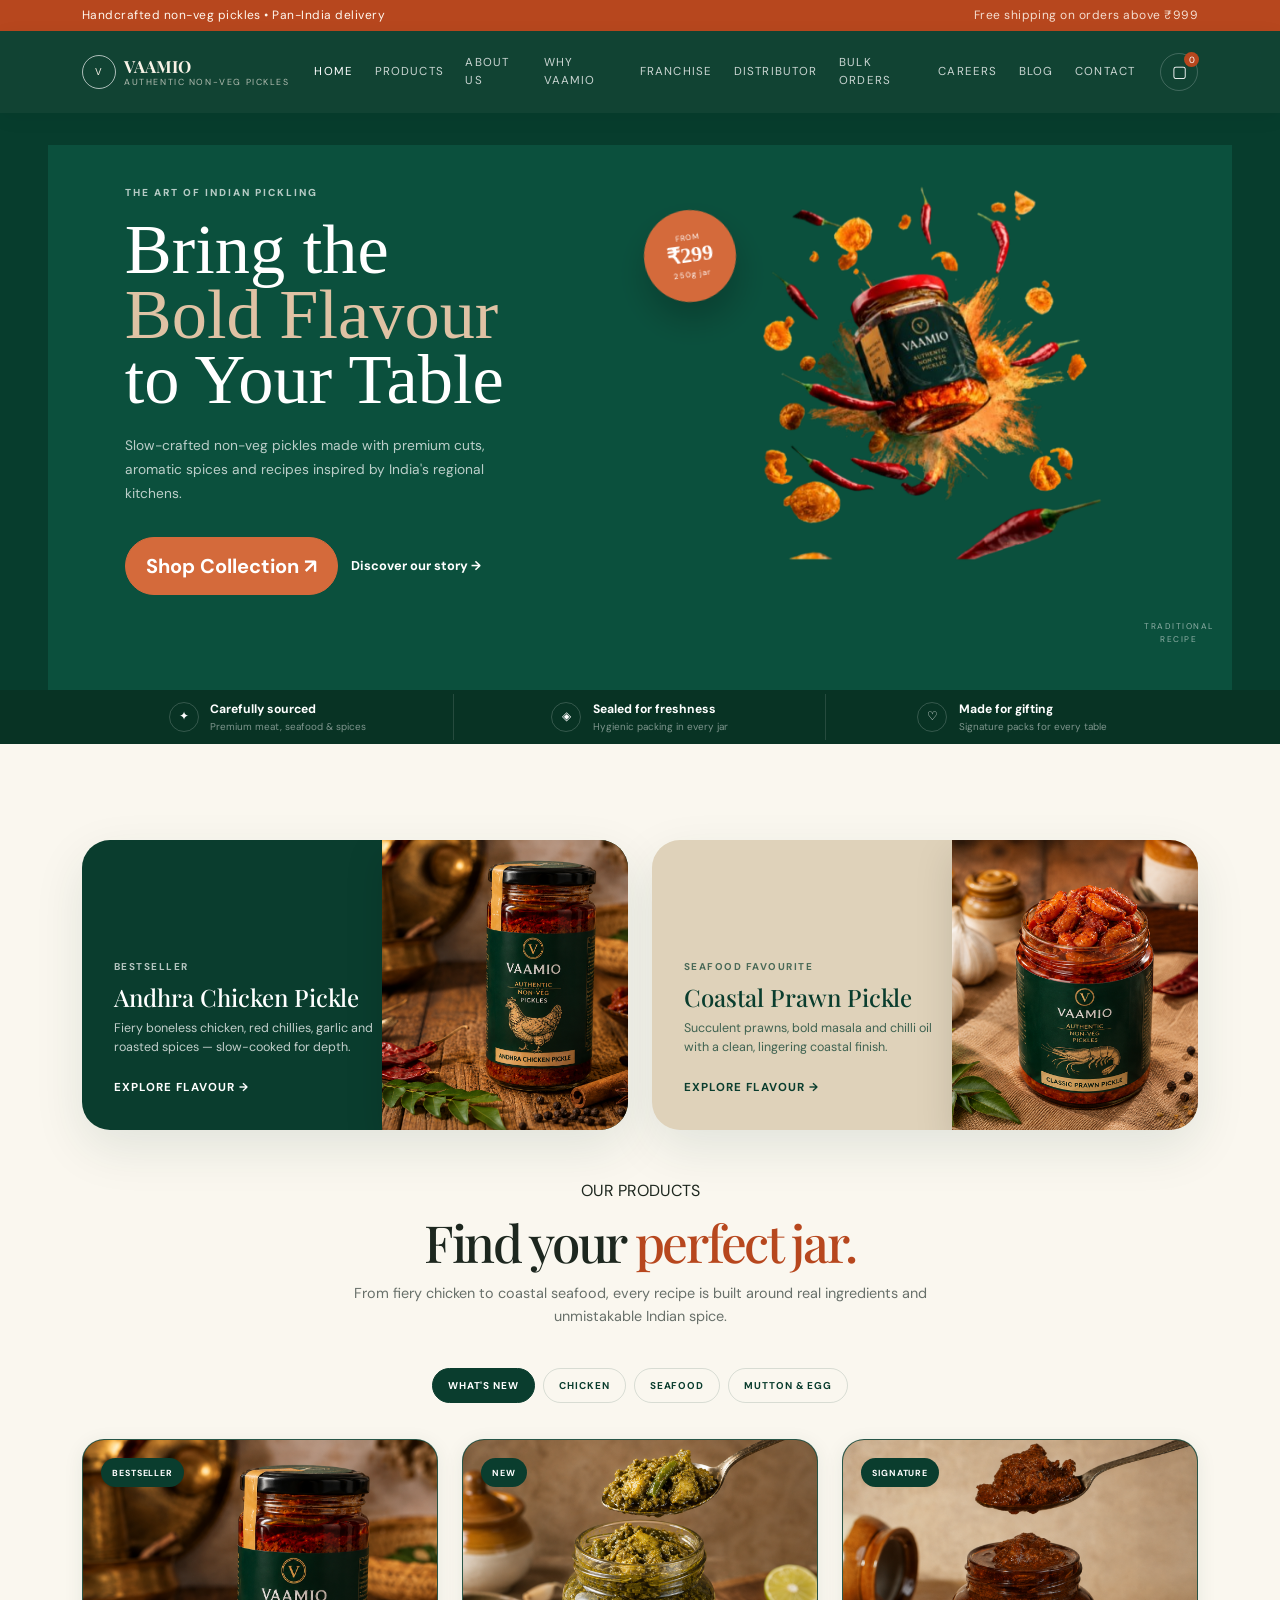
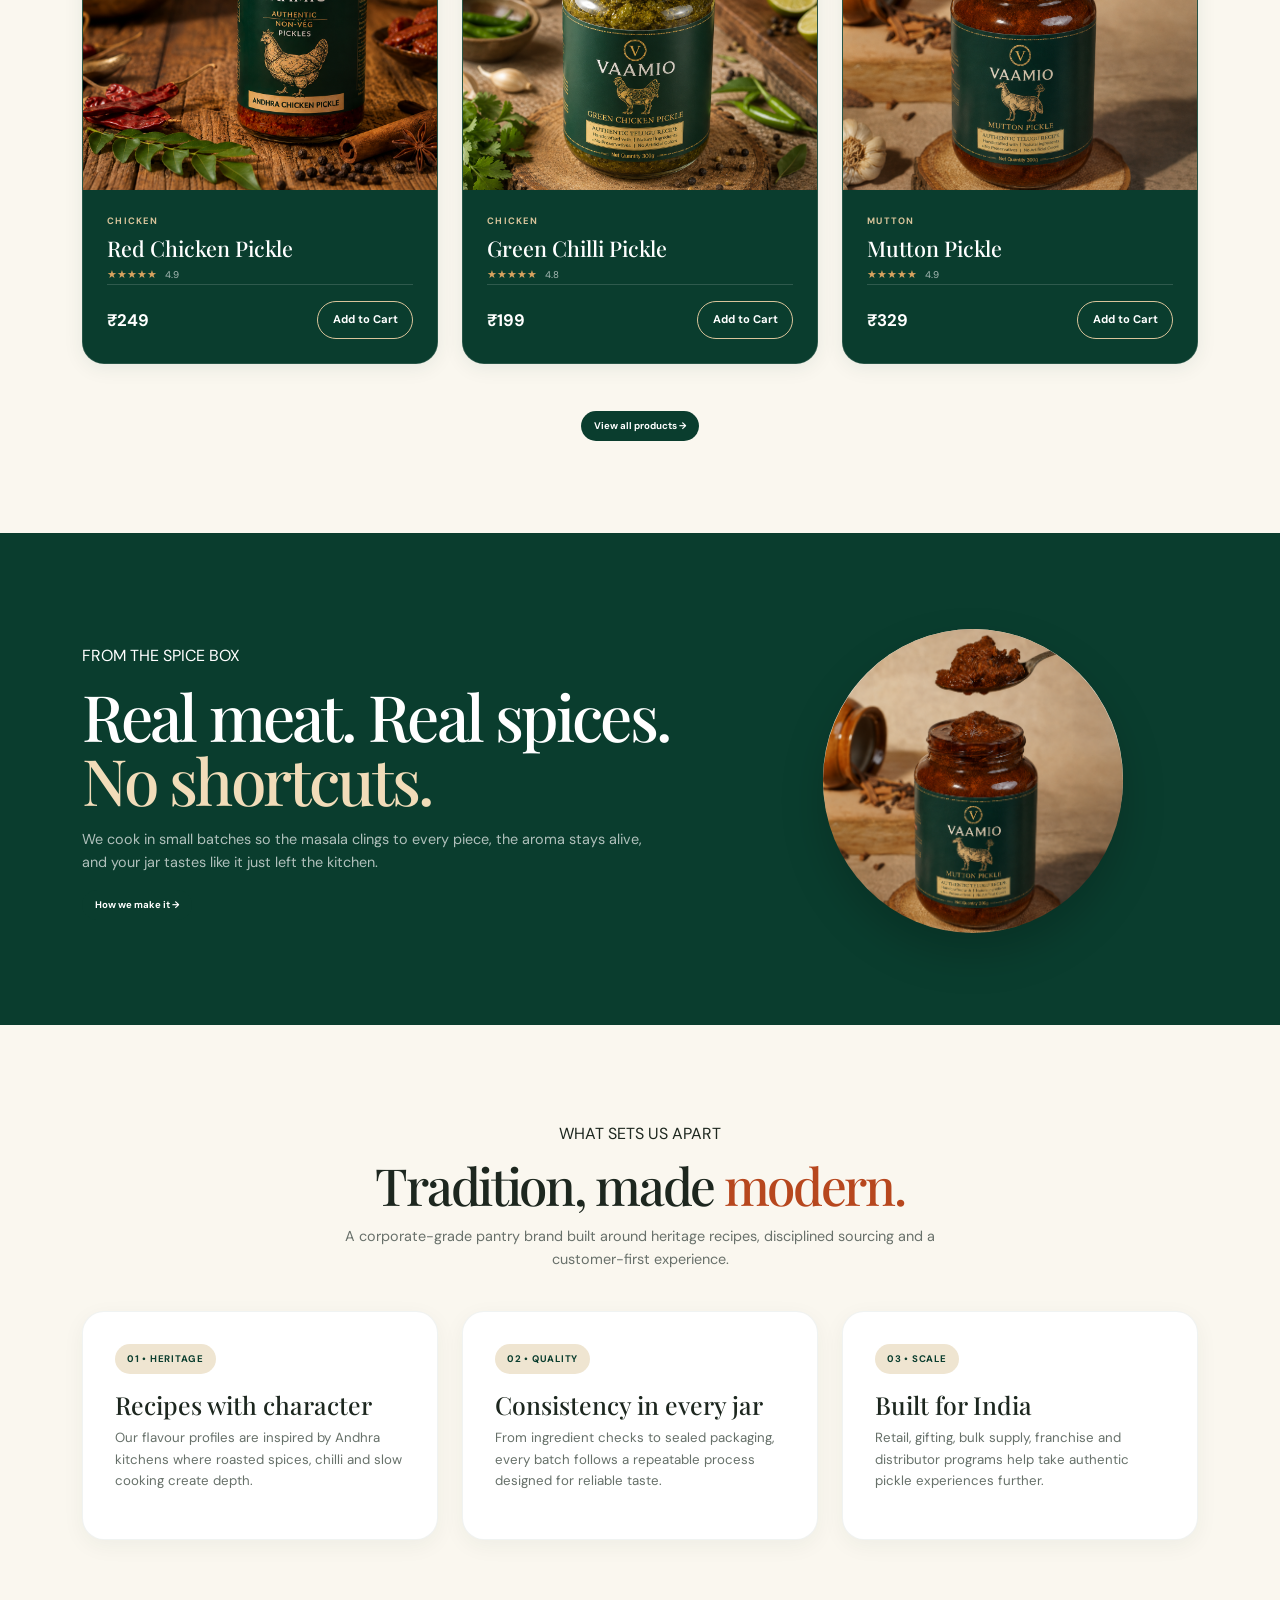
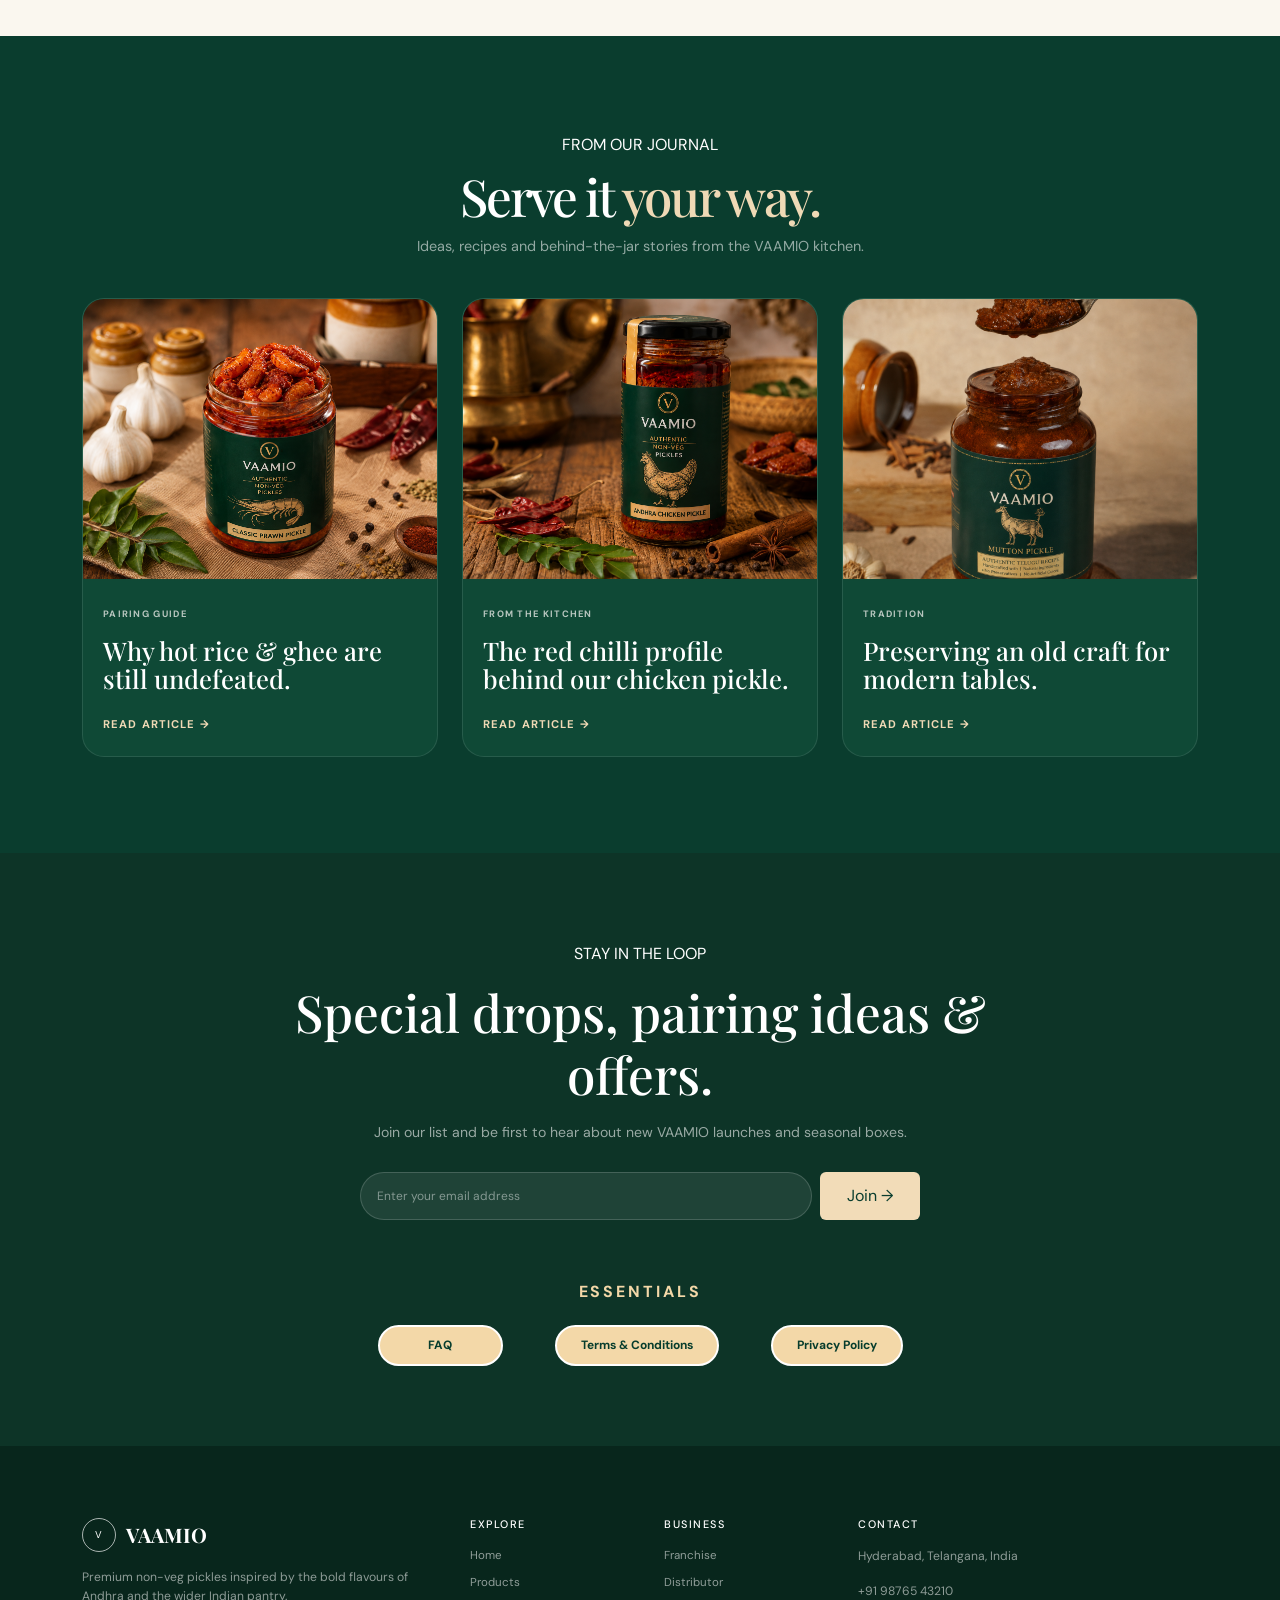
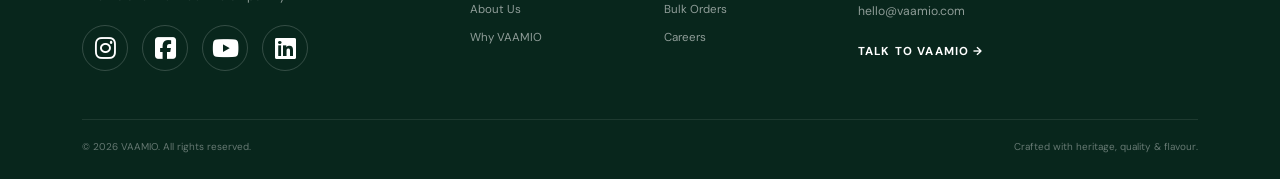
==== index.html @ f15ac4fd "Initial Files" ====
<!DOCTYPE html>
<html lang="en">

<head>

    <meta charset="UTF-8">

    <meta
        name="viewport"
        content="width=device-width, initial-scale=1.0">

    <meta
        name="description"
        content="VAAMIO — Authentic Telugu non-veg pickles crafted with premium ingredients and traditional recipes.">

    <meta
        name="theme-color"
        content="#0a3d2e">

    <title>
        VAAMIO | Authentic Telugu Non-Veg Pickles
    </title>

    <!-- Bootstrap -->
    <link
        href="https://cdn.jsdelivr.net/npm/bootstrap@5.3.3/dist/css/bootstrap.min.css"
        rel="stylesheet">

    <!-- Google Fonts -->
    <link
        href="https://fonts.googleapis.com/css2?family=DM+Sans:wght@400;500;600;700&family=Playfair+Display:wght@500;600;700&display=swap"
        rel="stylesheet">

    <!-- Main CSS -->
    <link
        rel="stylesheet"
        href="index.css">

    <!-- Font Awesome -->
    <link
        rel="stylesheet"
        href="https://cdnjs.cloudflare.com/ajax/libs/font-awesome/6.5.2/css/all.min.css">

</head>

<body>

    <!-- =====================================================
         ANNOUNCEMENT BAR
    ====================================================== -->

    <div class="announcement-bar">

        <div class="container d-flex justify-content-between align-items-center gap-3 flex-wrap">

            <span>
                Handcrafted non-veg pickles • Pan-India delivery
            </span>

            <span class="announcement-right">
                Free shipping on orders above ₹999
            </span>

        </div>

    </div>


    <!-- =====================================================
         HEADER
    ====================================================== -->

    <header class="site-header sticky-top">

        <nav class="navbar navbar-expand-xl navbar-dark">

            <div class="container py-1">

                <!-- BRAND -->

                <a
                    class="navbar-brand d-flex align-items-center gap-2"
                    href="index.html">

                    <span class="brand-mark">
                        V
                    </span>

                    <span>

                        <strong>
                            VAAMIO
                        </strong>

                        <small>
                            Authentic Non-Veg Pickles
                        </small>

                    </span>

                </a>


                <!-- MOBILE TOGGLER -->

                <button
                    class="navbar-toggler"
                    type="button"
                    data-bs-toggle="collapse"
                    data-bs-target="#mainNav"
                    aria-controls="mainNav"
                    aria-label="Toggle navigation">

                    <span class="navbar-toggler-icon"></span>

                </button>


                <!-- NAVIGATION -->

                <div
                    class="collapse navbar-collapse"
                    id="mainNav">

                    <ul class="navbar-nav ms-auto align-items-xl-center gap-xl-1">

                        <li class="nav-item">

                            <a
                                class="nav-link active"
                                href="index.html">

                                Home

                            </a>

                        </li>


                        <li class="nav-item">

                            <a
                                class="nav-link"
                                href="Products/Products.html">

                                Products

                            </a>

                        </li>


                        <li class="nav-item">

                            <a
                                class="nav-link"
                                href="About us/About.html">

                                About Us

                            </a>

                        </li>


                        <li class="nav-item">

                            <a
                                class="nav-link"
                                href="Why-vaamio/Why-vaamio.html">

                                Why VAAMIO

                            </a>

                        </li>


                        <li class="nav-item">

                            <a
                                class="nav-link"
                                href="Franchise/Franchise.html">

                                Franchise

                            </a>

                        </li>


                        <li class="nav-item">

                            <a
                                class="nav-link"
                                href="Distributor/Distributor.html">

                                Distributor

                            </a>

                        </li>


                        <li class="nav-item">

                            <a
                                class="nav-link"
                                href="Bulk orders/Bulk orders.html">

                                Bulk Orders

                            </a>

                        </li>


                        <li class="nav-item">

                            <a
                                class="nav-link"
                                href="Carrers/Carrers.html">

                                Careers

                            </a>

                        </li>


                        <li class="nav-item">

                            <a
                                class="nav-link"
                                href="Blog/Blog.html">

                                Blog

                            </a>

                        </li>


                        <li class="nav-item">

                            <a
                                class="nav-link"
                                href="Contact/Contact.html">

                                Contact

                            </a>

                        </li>

                    </ul>


                    <!-- NAV ACTIONS -->

                    <div class="nav-actions ms-xl-3 mt-3 mt-xl-0 d-flex align-items-center gap-2">

                        <button
                            class="icon-btn cart-btn"
                            aria-label="Cart"
                            data-bs-toggle="offcanvas"
                            data-bs-target="#cartCanvas">

                            ▢

                            <span id="cartCount">
                                0
                            </span>

                        </button>

                    </div>

                </div>

            </div>

        </nav>

    </header>


    <!-- =====================================================
         MAIN
    ====================================================== -->

    <main>


        <!-- =================================================
             HERO
        ================================================== -->

        <section class="hero">

            <div class="container-fluid px-3 px-lg-5">

                <div class="hero-inner">


                    <!-- HERO CONTENT -->

                    <div class="hero-copy">

                        <p class="eyebrow">
                            The art of Indian pickling
                        </p>

                        <h1>
                            Bring the<br>
                            <em>Bold Flavour</em><br>
                            to Your Table
                        </h1>

                        <p>
                            Slow-crafted non-veg pickles made with premium cuts,
                            aromatic spices and recipes inspired by India's
                            regional kitchens.
                        </p>

                        <div class="hero-actions">

                            <a
                                href="Products/Products.html"
                                class="btn btn-accent btn-lg">

                                Shop Collection ↗

                            </a>

                            <a
                                href="About us/About.html"
                                class="discover">

                                Discover our story →

                            </a>

                        </div>

                    </div>


                    <!-- HERO IMAGE -->

                    <div class="hero-art">

                        <div class="arch">

                            <img
                                src="hero main pickle.png"
                                alt="Andhra Chicken Pickle">

                        </div>


                        <!-- PRICE -->

                        <div class="price">

                            <small>
                                FROM
                            </small>

                            <strong>
                                ₹299
                            </strong>

                            <span>
                                250g jar
                            </span>

                        </div>


                        <!-- HERO NOTE -->

                        <div class="hero-note">

                            TRADITIONAL<br>
                            RECIPE

                        </div>

                    </div>

                </div>

            </div>

        </section>


        <!-- =================================================
             TRUST STRIP
        ================================================== -->

        <section class="trust-strip">

            <div class="container">

                <div class="row g-0 text-center">


                    <div class="col-md-4 trust-item">

                        <div class="trust-icon">
                            ✦
                        </div>

                        <div>

                            <strong>
                                Carefully sourced
                            </strong>

                            <span>
                                Premium meat, seafood &amp; spices
                            </span>

                        </div>

                    </div>


                    <div class="col-md-4 trust-item">

                        <div class="trust-icon">
                            ◈
                        </div>

                        <div>

                            <strong>
                                Sealed for freshness
                            </strong>

                            <span>
                                Hygienic packing in every jar
                            </span>

                        </div>

                    </div>


                    <div class="col-md-4 trust-item">

                        <div class="trust-icon">
                            ♡
                        </div>

                        <div>

                            <strong>
                                Made for gifting
                            </strong>

                            <span>
                                Signature packs for every table
                            </span>

                        </div>

                    </div>

                </div>

            </div>

        </section>


        <!-- =================================================
             FEATURED PRODUCTS
        ================================================== -->

        <section class="section-shell light-section">

            <div class="container">


                <div class="row g-4 mb-5 home-product-grid">


                    <!-- CHICKEN FEATURE -->

                    <div class="col-lg-6">

                        <article class="feature-card feature-dark h-100">

                            <div class="feature-copy">

                                <span class="small-label">
                                    BESTSELLER
                                </span>

                                <h3>
                                    Andhra Chicken Pickle
                                </h3>

                                <p>
                                    Fiery boneless chicken, red chillies,
                                    garlic and roasted spices — slow-cooked
                                    for depth.
                                </p>

                                <a
                                    href="Products/Products.html"
                                    class="text-link">

                                    Explore flavour →

                                </a>

                            </div>

                            <img
                                src="Chickenpickle1.png"
                                alt="Chicken Pickle"
                                loading="lazy"
                                onerror="this.src='https://placehold.co/800x800/e8dfce/0a3d2e?text=Chicken+Pickle';">

                        </article>

                    </div>


                    <!-- PRAWN FEATURE -->

                    <div class="col-lg-6">

                        <article class="feature-card feature-cream h-100">

                            <div class="feature-copy">

                                <span class="small-label">
                                    SEAFOOD FAVOURITE
                                </span>

                                <h3>
                                    Coastal Prawn Pickle
                                </h3>

                                <p>
                                    Succulent prawns, bold masala and chilli
                                    oil with a clean, lingering coastal finish.
                                </p>

                                <a
                                    href="Products/Products.html"
                                    class="text-link">

                                    Explore flavour →

                                </a>

                            </div>

                            <img
                                src="prawnpickle.png"
                                alt="Prawn Pickle"
                                loading="lazy"
                                onerror="this.src='https://placehold.co/800x800/e8dfce/0a3d2e?text=Prawn+Pickle';">

                        </article>

                    </div>

                </div>


                <!-- PRODUCT HEADING -->

                <div class="section-heading text-center home-products-heading">

                    <span class="eyebrow dark">
                        OUR PRODUCTS
                    </span>

                    <h2>
                        Find your
                        <span>
                            perfect jar.
                        </span>
                    </h2>

                    <p>
                        From fiery chicken to coastal seafood, every recipe
                        is built around real ingredients and unmistakable
                        Indian spice.
                    </p>

                </div>


                <!-- PRODUCT FILTERS -->

                <div
                    class="filter-pills"
                    id="homeProductFilters">

                    <button
                        type="button"
                        class="filter-pill active"
                        data-filter="all">

                        What's New

                    </button>

                    <button
                        type="button"
                        class="filter-pill"
                        data-filter="chicken">

                        Chicken

                    </button>

                    <button
                        type="button"
                        class="filter-pill"
                        data-filter="seafood">

                        Seafood

                    </button>

                    <button
                        type="button"
                        class="filter-pill"
                        data-filter="meat">

                        Mutton &amp; Egg

                    </button>

                </div>


                <!-- =================================================
                     PRODUCT GRID
                     WHAT'S NEW = FIRST 3 PRODUCTS ONLY
                     ================================================== -->

                <div
                    class="row g-4 justify-content-center"
                    id="homeProductGrid">


                    <!-- =================================================
                         CHICKEN 1
                    ================================================== -->

                    <div
                        class="col-md-4 home-product-item"
                        data-category="chicken">

                        <article class="product-card">

                            <div class="product-image">

                                <span class="product-tag">
                                    BESTSELLER
                                </span>

                                <img
                                    src="Chickenpickle1.png"
                                    alt="Red Chicken Pickle"
                                    loading="lazy"
                                    onerror="this.src='https://placehold.co/800x800/e8dfce/0a3d2e?text=Red+Chicken+Pickle';">

                            </div>


                            <div class="product-info">

                                <span class="product-type">
                                    chicken
                                </span>

                                <h3>
                                    Red Chicken Pickle
                                </h3>

                                <div class="rating">

                                    ★★★★★

                                    <small>
                                        4.9
                                    </small>

                                </div>


                                <div class="product-bottom">

                                    <strong>
                                        ₹249
                                    </strong>

                                    <button
                                        type="button"
                                        class="btn-add-cart add-to-cart add-btn"
                                        data-name="Red Chicken Pickle"
                                        data-price="249"
                                        data-image="Chickenpickle1.png">

                                        Add to Cart

                                    </button>

                                </div>

                            </div>

                        </article>

                    </div>


                    <!-- =================================================
                         GREEN CHILLI
                    ================================================== -->

                    <div
                        class="col-md-4 home-product-item"
                        data-category="chicken">

                        <article class="product-card">

                            <div class="product-image">

                                <span class="product-tag">
                                    NEW
                                </span>

                                <img
                                    src="green chicken pickle.png"
                                    alt="Green Chilli Pickle"
                                    loading="lazy"
                                    onerror="this.src='https://placehold.co/800x800/e8dfce/0a3d2e?text=Green+Chilli+Pickle';">

                            </div>


                            <div class="product-info">

                                <span class="product-type">
                                    chicken
                                </span>

                                <h3>
                                    Green Chilli Pickle
                                </h3>

                                <div class="rating">

                                    ★★★★★

                                    <small>
                                        4.8
                                    </small>

                                </div>


                                <div class="product-bottom">

                                    <strong>
                                        ₹199
                                    </strong>

                                    <button
                                        type="button"
                                        class="btn-add-cart add-to-cart add-btn"
                                        data-name="Green Chilli Pickle"
                                        data-price="199"
                                        data-image="green chilli pickle.png">

                                        Add to Cart

                                    </button>

                                </div>

                            </div>

                        </article>

                    </div>


                    <!-- =================================================
                         MUTTON
                    ================================================== -->

                    <div
                        class="col-md-4 home-product-item"
                        data-category="meat">

                        <article class="product-card">

                            <div class="product-image">

                                <span class="product-tag">
                                    SIGNATURE
                                </span>

                                <img
                                    src="mutton pickle.png"
                                    alt="Mutton Pickle"
                                    loading="lazy"
                                    onerror="this.src='https://placehold.co/800x800/e8dfce/0a3d2e?text=Mutton+Pickle';">

                            </div>


                            <div class="product-info">

                                <span class="product-type">
                                    Mutton
                                </span>

                                <h3>
                                    Mutton Pickle
                                </h3>

                                <div class="rating">

                                    ★★★★★

                                    <small>
                                        4.9
                                    </small>

                                </div>


                                <div class="product-bottom">

                                    <strong>
                                        ₹329
                                    </strong>

                                    <button
                                        type="button"
                                        class="btn-add-cart add-to-cart add-btn"
                                        data-name="Mutton Pickle"
                                        data-price="329"
                                        data-image="mutton pickle.png">

                                        Add to Cart

                                    </button>

                                </div>

                            </div>

                        </article>

                    </div>
                    <div
                        class="col-md-4 home-product-item"
                        data-category="meat">

                        <article class="product-card">

                            <div class="product-image">

                                <span class="product-tag">
                                    SIGNATURE
                                </span>

                                <img
                                    src="egg pickle.png"
                                    alt="Egg Pickle"
                                    loading="lazy"
                                    onerror="this.src='https://placehold.co/800x800/e8dfce/0a3d2e?text=Green+Chilli+Pickle';">

                            </div>


                            <div class="product-info">

                                <span class="product-type">
                                    Egg
                                </span>

                                <h3>
                                    Egg Pickle
                                </h3>

                                <div class="rating">

                                    ★★★★★

                                    <small>
                                        4.8
                                    </small>

                                </div>


                                <div class="product-bottom">

                                    <strong>
                                        ₹199
                                    </strong>

                                    <button
                                        type="button"
                                        class="btn-add-cart add-to-cart add-btn"
                                        data-name="Egg Pickle"
                                        data-price="199"
                                        data-image="Egg pickle.png">

                                        Add to Cart

                                    </button>

                                </div>

                            </div>

                        </article>

                    </div>


                    <!-- =================================================
                         PRAWN
                    ================================================== -->

                    <div
                        class="col-md-4 home-product-item"
                        data-category="seafood">

                        <article class="product-card">

                            <div class="product-image">

                                <span class="product-tag">
                                    COASTAL
                                </span>

                                <img
                                    src="prawnpickle.png"
                                    alt="Prawn Pickle"
                                    loading="lazy"
                                    onerror="this.src='https://placehold.co/800x800/e8dfce/0a3d2e?text=Prawn+Pickle';">

                            </div>


                            <div class="product-info">

                                <span class="product-type">
                                    seafood
                                </span>

                                <h3>
                                    Prawn Pickle
                                </h3>

                                <div class="rating">

                                    ★★★★★

                                    <small>
                                        4.9
                                    </small>

                                </div>


                                <div class="product-bottom">

                                    <strong>
                                        ₹299
                                    </strong>

                                    <button
                                        type="button"
                                        class="btn-add-cart add-to-cart add-btn"
                                        data-name="Prawn Pickle"
                                        data-price="299"
                                        data-image="prawnpickle.png">

                                        Add to Cart

                                    </button>

                                </div>

                            </div>

                        </article>

                    </div>
                    <!-- =================================================
     FISH PICKLE
================================================== -->

<div
    class="col-md-4 home-product-item"
    data-category="seafood">

    <article class="product-card">

        <div class="product-image">

            <span class="product-tag">
                NEW
            </span>

            <img
                src="fish pickle.png"
                alt="Fish Pickle"
                loading="lazy"
                onerror="this.src='https://placehold.co/800x800/e8dfce/0a3d2e?text=Fish+Pickle';">

        </div>


        <div class="product-info">

            <span class="product-type">
                seafood
            </span>

            <h3>
                Fish Pickle
            </h3>

            <div class="rating">

                ★★★★★

                <small>
                    4.8
                </small>

            </div>


            <div class="product-bottom">

                <strong>
                    ₹249
                </strong>

                <button
                    type="button"
                    class="btn-add-cart add-to-cart add-btn"
                    data-name="Fish Pickle"
                    data-price="249"
                    data-image="fish pickle.png">

                    Add to Cart

                </button>

            </div>

        </div>

    </article>

</div>


                    <!-- =================================================
                         ADD MORE CHICKEN PRODUCTS HERE
                         
                         Example:
                         data-category="chicken"
                    ================================================== -->

                    <!--
                    <div
                        class="col-md-4 home-product-item"
                        data-category="chicken">

                        <article class="product-card">

                            <div class="product-image">

                                <span class="product-tag">
                                    NEW
                                </span>

                                <img
                                    src="your-chicken-image.png"
                                    alt="Your Chicken Pickle"
                                    loading="lazy">

                            </div>

                            <div class="product-info">

                                <span class="product-type">
                                    chicken
                                </span>

                                <h3>
                                    Your Chicken Pickle
                                </h3>

                                <div class="rating">
                                    ★★★★★
                                    <small>4.8</small>
                                </div>

                                <div class="product-bottom">

                                    <strong>
                                        ₹299
                                    </strong>

                                    <button
                                        type="button"
                                        class="btn-add-cart add-to-cart add-btn"
                                        data-name="Your Chicken Pickle"
                                        data-price="299"
                                        data-image="your-chicken-image.png">

                                        Add to Cart

                                    </button>

                                </div>

                            </div>

                        </article>

                    </div>
                    -->

                </div>


                <!-- VIEW ALL PRODUCTS -->

                <div class="text-center mt-5">

                    <a
                        class="add-btn btn-dark-green"
                        href="Products/Products.html">

                        View all products →

                    </a>

                </div>

            </div>

        </section>


        <!-- =================================================
             STATEMENT SECTION
        ================================================== -->

        <section class="statement-banner">

            <div class="container">

                <div class="row align-items-center">


                    <div class="col-lg-7">

                        <span class="eyebrow">
                            FROM THE SPICE BOX
                        </span>

                        <h2>

                            Real meat. Real spices.

                            <br>

                            <span>
                                No shortcuts.
                            </span>

                        </h2>

                        <p>
                            We cook in small batches so the masala clings
                            to every piece, the aroma stays alive, and your
                            jar tastes like it just left the kitchen.
                        </p>

                        <a
                            class="add-btn btn-primary-cream"
                            href="Why-vaamio/Why-vaamio.html">

                            How we make it →

                        </a>

                    </div>


                    <div
                        class="col-lg-5 text-center mt-5 mt-lg-0">

                        <div class="round-product-wrap">

                            <img
                                src="mutton pickle.png"
                                alt="Signature Pickle"
                                loading="lazy"
                                onerror="this.src='https://placehold.co/800x800/e8dfce/0a3d2e?text=Signature+Pickle';">

                        </div>

                    </div>

                </div>

            </div>

        </section>


        <!-- =================================================
             WHAT SETS US APART
        ================================================== -->

        <section class="section-shell light-section">

            <div class="container">


                <div class="section-heading text-center">

                    <span class="eyebrow dark">
                        WHAT SETS US APART
                    </span>

                    <h2>
                        Tradition, made
                        <span>
                            modern.
                        </span>
                    </h2>

                    <p>
                        A corporate-grade pantry brand built around heritage
                        recipes, disciplined sourcing and a customer-first
                        experience.
                    </p>

                </div>


                <div class="row g-4">


                    <div class="col-md-4">

                        <article class="info-card">

                            <span class="badge-soft">
                                01 • HERITAGE
                            </span>

                            <h3 class="mt-3">
                                Recipes with character
                            </h3>

                            <p>
                                Our flavour profiles are inspired by Andhra
                                kitchens where roasted spices, chilli and
                                slow cooking create depth.
                            </p>

                        </article>

                    </div>


                    <div class="col-md-4">

                        <article class="info-card">

                            <span class="badge-soft">
                                02 • QUALITY
                            </span>

                            <h3 class="mt-3">
                                Consistency in every jar
                            </h3>

                            <p>
                                From ingredient checks to sealed packaging,
                                every batch follows a repeatable process
                                designed for reliable taste.
                            </p>

                        </article>

                    </div>


                    <div class="col-md-4">

                        <article class="info-card">

                            <span class="badge-soft">
                                03 • SCALE
                            </span>

                            <h3 class="mt-3">
                                Built for India
                            </h3>

                            <p>
                                Retail, gifting, bulk supply, franchise and
                                distributor programs help take authentic
                                pickle experiences further.
                            </p>

                        </article>

                    </div>

                </div>

            </div>

        </section>


        <!-- =================================================
             JOURNAL
        ================================================== -->

        <section class="journal-section">

            <div class="container">


                <div class="section-heading text-center light-heading">

                    <span class="eyebrow">
                        FROM OUR JOURNAL
                    </span>

                    <h2>
                        Serve it
                        <span>
                            your way.
                        </span>
                    </h2>

                    <p>
                        Ideas, recipes and behind-the-jar stories from the
                        VAAMIO kitchen.
                    </p>

                </div>


                <div class="row g-4">


                    <!-- JOURNAL 1 -->

                    <div class="col-md-4">

                        <article class="journal-card">

                            <div class="journal-image">

                                <img
                                    src="prawnpickle.png"
                                    alt="Prawn Pickle Pairing"
                                    loading="lazy"
                                    onerror="this.src='https://placehold.co/800x800/e8dfce/0a3d2e?text=Prawn+Pickle+Pairing';">

                            </div>

                            <div class="journal-copy">

                                <span>
                                    PAIRING GUIDE
                                </span>

                                <h3>
                                    Why hot rice &amp; ghee are still undefeated.
                                </h3>

                                <a href="Blog/Blog.html">
                                    Read article →

                                </a>

                            </div>

                        </article>

                    </div>


                    <!-- JOURNAL 2 -->

                    <div class="col-md-4">

                        <article class="journal-card">

                            <div class="journal-image">

                                <img
                                    src="Chickenpickle1.png"
                                    alt="Chicken Pickle"
                                    loading="lazy"
                                    onerror="this.src='https://placehold.co/800x800/e8dfce/0a3d2e?text=Chicken+Pickle';">

                            </div>

                            <div class="journal-copy">

                                <span>
                                    FROM THE KITCHEN
                                </span>

                                <h3>
                                    The red chilli profile behind our chicken pickle.
                                </h3>

                                <a href="Blog/Blog.html">
                                    Read article →

                                </a>

                            </div>

                        </article>

                    </div>


                    <!-- JOURNAL 3 -->

                    <div class="col-md-4">

                        <article class="journal-card">

                            <div class="journal-image">

                                <img
                                    src="mutton pickle.png"
                                    alt="Mutton Pickle"
                                    loading="lazy"
                                    onerror="this.src='https://placehold.co/800x800/e8dfce/0a3d2e?text=Mutton+Pickle';">

                            </div>

                            <div class="journal-copy">

                                <span>
                                    TRADITION
                                </span>

                                <h3>
                                    Preserving an old craft for modern tables.
                                </h3>

                                <a href="Blog/Blog.html">
                                    Read article →

                                </a>

                            </div>

                        </article>

                    </div>

                </div>

            </div>

        </section>


        <!-- =================================================
             NEWSLETTER
        ================================================== -->

        <section class="newsletter-section">

            <div class="container">

                <div class="newsletter-inner text-center">

                    <span class="eyebrow">
                        STAY IN THE LOOP
                    </span>

                    <h2>
                        Special drops, pairing ideas &amp; offers.
                    </h2>

                    <p>
                        Join our list and be first to hear about new VAAMIO
                        launches and seasonal boxes.
                    </p>


                    <form
                        id="newsletterForm"
                        class="newsletter-form mx-auto">

                        <input
                            type="email"
                            class="form-control"
                            placeholder="Enter your email address"
                            required>

                        <button
                            class="btn"
                            type="submit">

                            Join →

                        </button>

                    </form>


                    <small
                        id="newsletterMsg"
                        class="newsletter-msg">
                    </small>

                </div>

            </div>

        </section>


       <!-- =================================================
        ESSENTIALS
      ================================================== -->

       <section class="essentials-section">
          <div class="container">
              <div class="essentials-wrap">
                   <!-- HEADING -->
                   <div class="essentials-title">
                       ESSENTIALS
                  </div>

                  <!-- BUTTONS -->
                  <div class="essentials-links">
                       <a
                          href="Faq/Faq.html"
                          class="essential-btn">

                          FAQ

                        </a>

                       <a
                          href="Terms/Terms.html"
                          class="essential-btn">

                           Terms &amp; Conditions

                      </a>

                      <a
                          href="Privacy policy/Privacy policy.html"
                          class="essential-btn">

                           Privacy Policy
                      </a>
                  </div>
              </div>
          </div>
      </section>
  </main>


    <!-- =====================================================
         FOOTER
    ====================================================== -->

    <footer class="site-footer">

        <div class="container">

            <div class="row g-5">


                <!-- BRAND -->

                <div class="col-lg-4">

                    <a
                        class="footer-brand"
                        href="index.html">

                        <span class="brand-mark">
                            V
                        </span>

                        <strong>
                            VAAMIO
                        </strong>

                    </a>

                    <p class="mt-3">
                        Premium non-veg pickles inspired by the bold flavours
                        of Andhra and the wider Indian pantry.
                    </p>


                    <div class="social-links">

                        <a
                            href="#"
                            aria-label="Instagram">

                            <i class="fa-brands fa-instagram"></i>

                        </a>


                        <a
                            href="#"
                            aria-label="Facebook">

                            <i class="fa-brands fa-square-facebook"></i>

                        </a>


                        <a
                            href="#"
                            aria-label="YouTube">

                            <i class="fa-brands fa-youtube"></i>

                        </a>


                        <a
                            href="#"
                            aria-label="LinkedIn">

                            <i class="fa-brands fa-linkedin"></i>

                        </a>

                    </div>

                </div>


                <!-- EXPLORE -->

                <div class="col-6 col-lg-2">

                    <h5>
                        Explore
                    </h5>

                    <div class="footer-links">

                        <a href="index.html">
                            Home
                        </a>

                        <a href="Products/Products.html">
                            Products
                        </a>

                        <a href="About us/About.html">
                            About Us
                        </a>

                        <a href="Why-vaamio/Why-vaamio.html">
                            Why VAAMIO
                        </a>

                    </div>

                </div>


                <!-- BUSINESS -->

                <div class="col-6 col-lg-2">

                    <h5>
                        Business
                    </h5>

                    <div class="footer-links">

                        <a href="Franchise/Franchise.html">
                            Franchise
                        </a>

                        <a href="Distributor/Distributor.html">
                            Distributor
                        </a>

                        <a href="Bulk orders/Bulk orders.html">
                            Bulk Orders
                        </a>

                        <a href="Carrers/Carrers.html">
                            Careers
                        </a>

                    </div>

                </div>


                <!-- CONTACT -->

                <div class="col-lg-4">

                    <h5>
                        Contact
                    </h5>

                    <p>
                        Hyderabad, Telangana, India
                    </p>

                    <p>
                        +91 98765 43210
                        <br>
                        hello@vaamio.com
                    </p>

                    <a
                        class="text-link"
                        href="Contact/Contact.html">

                        Talk to VAAMIO →

                    </a>

                </div>

            </div>


            <!-- FOOTER BOTTOM -->

            <div
                class="footer-bottom d-flex flex-column flex-md-row justify-content-between gap-2 mt-5">

                <span>
                    © 2026 VAAMIO. All rights reserved.
                </span>

                <span>
                    Crafted with heritage, quality &amp; flavour.
                </span>

            </div>

        </div>

    </footer>


    <!-- =====================================================
         SEARCH MODAL
    ====================================================== -->

    <div
        class="modal fade"
        id="searchModal"
        tabindex="-1">

        <div class="modal-dialog modal-dialog-centered">

            <div class="modal-content search-modal">

                <div class="modal-header border-0">

                    <h5 class="modal-title">
                        Search VAAMIO
                    </h5>

                    <button
                        type="button"
                        class="btn-close"
                        data-bs-dismiss="modal">
                    </button>

                </div>

                <div class="modal-body pt-0">

                    <input
                        id="searchInput"
                        class="form-control search-input"
                        type="search"
                        placeholder="Try chicken, prawn, mutton...">

                    <div class="search-hints">

                        <button data-search="chicken">
                            Chicken
                        </button>

                        <button data-search="prawn">
                            Prawn
                        </button>

                        <button data-search="mutton">
                            Mutton
                        </button>

                        <button data-search="fish">
                            Fish
                        </button>

                    </div>

                </div>

            </div>

        </div>

    </div>


    <!-- =====================================================
         CART OFFCANVAS
    ====================================================== -->

    <div
        class="offcanvas offcanvas-end cart-canvas"
        tabindex="-1"
        id="cartCanvas">

        <div class="offcanvas-header">

            <h5>
                Your cart
            </h5>

            <button
                type="button"
                class="btn-close"
                data-bs-dismiss="offcanvas">
            </button>

        </div>


        <div class="offcanvas-body d-flex flex-column">

            <div
                id="cartItems"
                class="cart-items">

                <div class="empty-cart">
                    Your cart is waiting for its first jar.
                </div>

            </div>


            <div class="mt-auto pt-4 border-top">

                <div class="d-flex justify-content-between mb-3">

                    <strong>
                        Subtotal
                    </strong>

                    <strong id="cartTotal">
                        ₹0
                    </strong>

                </div>


                <button
                    class="btn btn-dark-green w-100"
                    id="checkoutBtn">

                    Proceed to checkout

                </button>

            </div>

        </div>

    </div>


    <!-- =====================================================
         TOAST
    ====================================================== -->

    <div class="toast-container position-fixed bottom-0 end-0 p-3">

        <div
            id="siteToast"
            class="toast align-items-center border-0">

            <div class="d-flex">

                <div class="toast-body">
                    Added to cart.
                </div>

                <button
                    type="button"
                    class="btn-close me-2 m-auto"
                    data-bs-dismiss="toast">
                </button>

            </div>

        </div>

    </div>


    <!-- =====================================================
         SCRIPTS
    ====================================================== -->

    <script src="https://cdn.jsdelivr.net/npm/bootstrap@5.3.3/dist/js/bootstrap.bundle.min.js"></script>

    <script src="site.js"></script>


    <!-- =====================================================
         HOME PRODUCT FILTER + CART
    ====================================================== -->

    <script>

document.addEventListener("DOMContentLoaded", function () { 

    /* =====================================================
       PRODUCT FILTER
    ===================================================== */

    const filterButtons = document.querySelectorAll(
        "#homeProductFilters .filter-pill"
    );

    const products = document.querySelectorAll(
        "#homeProductGrid .home-product-item"
    );


    function filterProducts(category) {

    let visibleNewProducts = 0;

    products.forEach(function (product) {

        const productCategory =
            product.getAttribute("data-category");

        /* WHAT'S NEW */
        if (category === "all") {

            if (visibleNewProducts < 3) {

                product.style.setProperty(
                    "display",
                    "block",
                    "important"
                );

                visibleNewProducts++;

            } else {

                product.style.setProperty(
                    "display",
                    "none",
                    "important"
                );

            }

            return;
        }


        /* CATEGORY FILTER */
        if (productCategory === category) {

            product.style.setProperty(
                "display",
                "block",
                "important"
            );

        } else {

            product.style.setProperty(
                "display",
                "none",
                "important"
            );

        }

    });


    /* ACTIVE BUTTON */

    filterButtons.forEach(function (button) {

        button.classList.remove("active");

    });


    const activeButton = document.querySelector(
        '#homeProductFilters .filter-pill[data-filter="' +
        category +
        '"]'
    );


    if (activeButton) {

        activeButton.classList.add("active");

    }

}


    /* =====================================================
       FILTER BUTTON EVENTS
    ===================================================== */

    filterButtons.forEach(function (button) {

        button.addEventListener("click", function () {

            filterProducts(
                this.getAttribute("data-filter")
            );

        });

    });


    /* =====================================================
       INITIAL PRODUCT VIEW
       SHOW ONLY 3 PRODUCTS
    ===================================================== */

    filterProducts("all");


    /* =====================================================
       CART VARIABLES
    ===================================================== */

    let cart =
        JSON.parse(
            localStorage.getItem("vaamioCart")
        ) || [];


    const cartItems =
        document.getElementById("cartItems");


    const cartTotal =
        document.getElementById("cartTotal");


    const cartCount =
        document.getElementById("cartCount");


    const cartCanvas =
        document.getElementById("cartCanvas");


    /* =====================================================
       UPDATE CART COUNT
    ===================================================== */

    function updateCartCount() {

        let totalItems = 0;


        cart.forEach(function (item) {

            totalItems +=
                Number(item.quantity);

        });


        if (cartCount) {

            cartCount.textContent =
                totalItems;

        }

    }


    /* =====================================================
       SAVE CART
    ===================================================== */

    function saveCart() {

        localStorage.setItem(
            "vaamioCart",
            JSON.stringify(cart)
        );

    }


    /* =====================================================
       RENDER CART
    ===================================================== */

    function renderCart() {

        if (!cartItems) {
            return;
        }


        /* EMPTY CART */

        if (cart.length === 0) {

            cartItems.innerHTML = `
                <div class="empty-cart">
                    Your cart is waiting for its first jar.
                </div>
            `;


            if (cartTotal) {

                cartTotal.textContent =
                    "₹0";

            }


            updateCartCount();

            return;

        }


        /* CART HAS PRODUCTS */

        let subtotal = 0;

        let html = "";


        cart.forEach(function (item, index) {

            subtotal +=
                Number(item.price) *
                Number(item.quantity);


            html += `
                <div class="cart-line">

                    <div style="
                        display:flex;
                        align-items:center;
                        gap:12px;
                        flex:1;
                    ">

                        <img
                            src="${item.image}"
                            alt="${item.name}"
                            style="
                                width:58px;
                                height:58px;
                                object-fit:cover;
                                border-radius:10px;
                                flex-shrink:0;
                            "
                        >


                        <div>

                            <strong style="
                                display:block;
                                font-size:.75rem;
                                color:#0a3d2e;
                            ">
                                ${item.name}
                            </strong>


                            <small>
                                ₹${item.price}
                            </small>


                            <div style="
                                display:flex;
                                align-items:center;
                                gap:8px;
                                margin-top:7px;
                            ">


                                <button
                                    type="button"
                                    onclick="decreaseCartItem(${index})"
                                    style="
                                        width:24px;
                                        height:24px;
                                        border:1px solid rgba(10,61,46,.14);
                                        background:#fff;
                                        border-radius:50%;
                                        cursor:pointer;
                                    ">

                                    −

                                </button>


                                <span style="
                                    font-size:.7rem;
                                    font-weight:700;
                                ">
                                    ${item.quantity}
                                </span>


                                <button
                                    type="button"
                                    onclick="increaseCartItem(${index})"
                                    style="
                                        width:24px;
                                        height:24px;
                                        border:1px solid rgba(10,61,46,.14);
                                        background:#fff;
                                        border-radius:50%;
                                        cursor:pointer;
                                    ">

                                    +

                                </button>


                            </div>

                        </div>

                    </div>


                    <div style="text-align:right;">

                        <strong style="
                            font-size:.75rem;
                            display:block;
                        ">
                            ₹${item.price * item.quantity}
                        </strong>


                        <button
                            type="button"
                            class="remove-line"
                            onclick="removeCartItem(${index})">

                            Remove

                        </button>

                    </div>

                </div>
            `;

        });


        cartItems.innerHTML =
            html;


        if (cartTotal) {

            cartTotal.textContent =
                "₹" + subtotal;

        }


        updateCartCount();

    }


    /* =====================================================
       ADD TO CART
    ===================================================== */

    document.querySelectorAll(
        ".add-to-cart"
    ).forEach(function (button) {


        button.addEventListener(
            "click",
            function (event) {

                event.preventDefault();

                event.stopPropagation();


                const product = {

                    name:
                        this.dataset.name,

                    price:
                        Number(
                            this.dataset.price
                        ),

                    image:
                        this.dataset.image,

                    quantity: 1

                };


                const existingProduct =
                    cart.find(function (item) {

                        return item.name ===
                            product.name;

                    });


                if (existingProduct) {

                    existingProduct.quantity += 1;

                } else {

                    cart.push(product);

                }


                saveCart();

                renderCart();


                /* OPEN CART */

                if (cartCanvas) {

                    const cartDrawer =
                        bootstrap.Offcanvas.getOrCreateInstance(
                            cartCanvas
                        );

                    cartDrawer.show();

                }


                updateCartCount();

            }
        );

    });


    /* =====================================================
       INCREASE QUANTITY
    ===================================================== */

    window.increaseCartItem =
        function (index) {

            if (!cart[index]) {
                return;
            }

            cart[index].quantity++;

            saveCart();

            renderCart();

        };


    /* =====================================================
       DECREASE QUANTITY
    ===================================================== */

    window.decreaseCartItem =
        function (index) {

            if (!cart[index]) {
                return;
            }


            if (cart[index].quantity > 1) {

                cart[index].quantity--;

            } else {

                cart.splice(index, 1);

            }


            saveCart();

            renderCart();

        };


    /* =====================================================
       REMOVE PRODUCT
    ===================================================== */

    window.removeCartItem =
        function (index) {

            if (!cart[index]) {
                return;
            }


            cart.splice(index, 1);

            saveCart();

            renderCart();

        };


    /* =====================================================
       INITIAL CART LOAD
    ===================================================== */

    renderCart();

    updateCartCount();

});

    </script>


    <!-- =====================================================
         PREVENT TEXT SELECTION / IMAGE DRAGGING
    ===================================================== -->

    <script>

document.addEventListener(
    "selectstart",
    function (e) {

        if (
            !e.target.matches(
                "input, textarea, select, [contenteditable='true']"
            )
        ) {

            e.preventDefault();

        }

    }
);


document.addEventListener(
    "dragstart",
    function (e) {

        e.preventDefault();

    }
);

    </script>

</body>

</html>
---- index.css ----
:root {
    --forest: #073d2d;
    --forest2: #0b503d;
    --green: #0a3d2e;
    --green-2: #083324;
    --cream: #f3eee2;
    --paper: #faf7ef;
    --orange: #d46a3b;
    --rust: #b7471e;
    --ink: #1d271f;
    --muted: #68706a;
    --line: rgba(10, 61, 46, .14);
    --white: #fff;
    --shadow: 0 18px 50px rgba(10, 61, 46, .10);
}

/* =========================================================
   GLOBAL
========================================================= */

html {
    width: 100%;
    min-height: 100%;
    margin: 0;
    padding: 0;
    box-sizing: border-box;
    scroll-behavior: smooth;
}

*,
*::before,
*::after {
    box-sizing: inherit;
}

body {
    width: 100%;
    min-height: 100vh;
    margin: 0;
    padding: 0;

    font-family: 'DM Sans', sans-serif;
    background: var(--cream);
    color: var(--ink);
    line-height: 1.6;

    overflow-x: hidden;

    -webkit-user-select: none;
    -moz-user-select: none;
    -ms-user-select: none;
    user-select: none;
}

a {
    text-decoration: none;
    color: inherit;
}

img {
    max-width: 100%;
    display: block;
    -webkit-user-drag: none;
}

input,
textarea,
select,
[contenteditable="true"] {
    -webkit-user-select: text !important;
    -moz-user-select: text !important;
    -ms-user-select: text !important;
    user-select: text !important;

    -webkit-user-drag: auto !important;
}

button,
a,
.filter-pill,
.add-to-cart,
.cart-btn {
    -webkit-user-select: none !important;
    user-select: none !important;
    cursor: pointer;
}

/* =========================================================
   ANNOUNCEMENT BAR
========================================================= */

.announcement-bar {
    background: var(--rust);
    color: #fff8ef;
    font-size: .75rem;
    letter-spacing: .04em;
    padding: .38rem 0;
}

.announcement-right {
    opacity: .85;
}

/* =========================================================
   HEADER / NAVIGATION
========================================================= */

.site-header {
    background: rgba(10, 61, 46, .97);
    backdrop-filter: blur(14px);
    box-shadow: 0 5px 20px rgba(0, 0, 0, .05);
}

.navbar {
    background: transparent;
}

.navbar-brand {
    color: #f8f2e6 !important;
    line-height: 1;
}

.navbar-brand strong {
    display: block;
    font-family: 'Playfair Display', serif;
    font-size: 1.05rem;
}

.navbar-brand small {
    display: block;
    margin-top: 3px;

    font-size: .55rem;
    letter-spacing: .18em;
    text-transform: uppercase;

    opacity: .7;
}

.brand-mark {
    width: 34px;
    height: 34px;

    display: grid;
    place-items: center;

    border: 1px solid rgba(255, 255, 255, .65);
    border-radius: 50%;

    font-size: .62rem;
    letter-spacing: .08em;
}

.nav-link {
    color: rgba(255, 255, 255, .78) !important;

    font-size: .72rem;
    text-transform: uppercase;
    letter-spacing: .1em;

    padding: .65rem .55rem !important;
}

.nav-link:hover,
.nav-link.active {
    color: #fff !important;
}

.nav-actions .icon-btn {
    width: 38px;
    height: 38px;

    position: relative;

    border: 1px solid rgba(255, 255, 255, .2);
    border-radius: 50%;

    background: transparent;
    color: #fff;

    cursor: pointer;
}

.cart-btn span {
    position: absolute;
    right: -2px;
    top: -2px;

    min-width: 15px;
    height: 15px;

    display: grid;
    place-items: center;

    border-radius: 50%;

    background: var(--rust);
    color: #fff;

    font-size: .56rem;
}

/* =========================================================
   HERO
========================================================= */

.hero {
    background: var(--forest);
    padding: 2rem 0 0;
}

.hero-inner {
    position: relative;

    min-height: 500px;

    display: grid;
    grid-template-columns: 1fr 1fr;

    background: var(--forest2);

    overflow: hidden;
}

.hero-copy {
    position: relative;
    z-index: 2;

    padding: 2.5rem clamp(2rem, 6vw, 7rem);

    color: #fff;
}

.hero .eyebrow {
    margin-bottom: 1rem;

    color: inherit;

    font-size: .63rem;
    font-weight: 800;
    letter-spacing: .2em;
    text-transform: uppercase;

    opacity: .7;
}

.hero h1 {
    margin: 0 0 1.35rem;

    font-family: Georgia, "Times New Roman", serif;
    font-size: clamp(3rem, 5.5vw, 5.7rem);
    line-height: .92;
}

.hero h1 em {
    color: #dfc2a4;
    font-style: normal;
    font-weight: 500;
}

.hero-copy > p:not(.eyebrow) {
    max-width: 500px;

    color: rgba(255, 255, 255, .72);

    font-size: .86rem;
    line-height: 1.75;
}

.hero-actions {
    display: flex;
    flex-wrap: wrap;
    align-items: center;
    gap: .8rem;

    margin-top: 2rem;
}

.hero .btn-accent {
    padding: .8rem 1.25rem;

    border-color: var(--orange);
    border-radius: 999px;

    background: var(--orange);
    color: #fff;

    font-weight: 700;
}

.hero .btn-accent:hover {
    border-color: #b44d16;
    background: #b44d16;
    color: #fff;
}

.hero .discover {
    color: #fff;
    font-size: .8rem;
    font-weight: 700;
}

.hero .discover:hover {
    color: #dfc2a4;
}

/* =========================================================
   HERO IMAGE
========================================================= */

.hero-art {
    min-height: 500px;

    position: relative;

    display: flex;
    align-items: center;
    justify-content: center;

    padding: 1rem 4rem 1.5rem 3rem;

    overflow: visible;
}

.arch {
    width: 500px;
    height: 505px;

    position: relative;
    z-index: 1;

    margin: 0 auto;

    background: var(--forest2);

    overflow: hidden;
    border-radius: 0;
}

.arch img {
    width: 86%;
    height: 86%;

    max-width: 100%;
    max-height: 100%;

    display: block;

    margin: 0 auto;

    object-fit: contain;
    object-position: center center;

    transform-origin: center center;

    animation: heroPickleZoom 3.5s ease-in-out infinite alternate !important;

    will-change: transform, scale;
}

@keyframes heroPickleZoom {
    from {
        scale: 1;
    }

    to {
        scale: 1.08;
    }
}

/* =========================================================
   HERO PRICE / NOTE
========================================================= */

.price {
    width: 92px;
    height: 92px;

    position: absolute;
    left: 4%;
    top: 12%;
    z-index: 5;

    display: flex;
    flex-direction: column;
    align-items: center;
    justify-content: center;

    border-radius: 50%;

    background: var(--orange);
    color: #fff;

    text-align: center;

    transform: rotate(-8deg);

    box-shadow: 0 18px 35px rgba(0, 0, 0, .22);
}

.price small,
.price span {
    display: block;

    font-size: .48rem;
    letter-spacing: .12em;
    line-height: 1.2;
}

.price strong {
    margin: 2px 0;

    font-family: Georgia, "Times New Roman", serif;
    font-size: 1.35rem;
    font-weight: 700;
    line-height: 1.1;
}

.hero-note {
    position: absolute;
    right: 3%;
    bottom: 8%;
    z-index: 4;

    color: rgba(255, 255, 255, .55);

    font-size: .52rem;
    line-height: 1.5;
    letter-spacing: .18em;

    text-align: center;
}

/* =========================================================
   TRUST STRIP
========================================================= */

.trust-strip {
    padding: .25rem 0;

    background: var(--green-2);
    color: #fff;
}

.trust-item {
    display: flex;
    align-items: center;
    justify-content: center;
    gap: .7rem;

    padding: .35rem .8rem;

    border-right: 1px solid rgba(255, 255, 255, .12);
}

.trust-item:last-child {
    border-right: 0;
}

.trust-item strong,
.trust-item span {
    display: block;
    text-align: left;
}

.trust-item strong {
    font-size: .76rem;
}

.trust-item span {
    color: rgba(255, 255, 255, .48);
    font-size: .62rem;
}

.trust-icon {
    width: 30px;
    height: 30px;

    display: grid;
    place-items: center;

    border: 1px solid rgba(255, 255, 255, .18);
    border-radius: 50%;

    font-size: .72rem;
}

/* =========================================================
   GENERAL SECTIONS
========================================================= */

.section-shell {
    padding: 6rem 0;
}

.light-section {
    background: var(--paper);
}

.section-heading {
    max-width: 760px;

    margin: 0 auto 2.5rem;

    text-align: center;
}

.section-heading h2 {
    margin: .75rem 0;

    font-family: 'Playfair Display', serif;
    font-size: clamp(2.5rem, 4vw, 4.1rem);
    line-height: 1.05;
    letter-spacing: -.045em;
}

.section-heading h2 span {
    color: var(--rust);
}

.section-heading p {
    max-width: 640px;

    margin: 0 auto;

    color: var(--muted);

    font-size: .9rem;
}

/* =========================================================
   FEATURE CARDS
========================================================= */

.feature-card {
    min-height: 290px;
    height: 290px;

    position: relative;

    display: flex;
    align-items: flex-end;

    padding: 2rem;

    border-radius: 28px;

    box-shadow: var(--shadow);

    overflow: hidden;
    isolation: isolate;
}

.feature-dark {
    background: var(--green);
    color: #fff;
}

.feature-cream {
    background: #dfd2ba;
    color: var(--green);
}

.feature-copy {
    width: 55%;
    max-width: 55%;

    position: relative;
    z-index: 3;

    overflow-wrap: break-word;
    word-wrap: break-word;
}

.feature-copy h3 {
    margin: .6rem 0;

    font-family: 'Playfair Display', serif;
    font-size: 1.5rem;
    line-height: 1.05;
}

.feature-copy p {
    max-width: 270px;

    margin: 0 0 1rem;

    font-size: .78rem;
    line-height: 1.5;

    opacity: .75;
}

.small-label {
    display: block;

    font-size: .62rem;
    font-weight: 700;
    letter-spacing: .15em;

    opacity: .7;
}

.text-link {
    display: inline-block;

    font-size: .72rem;
    font-weight: 700;
    letter-spacing: .1em;
    text-transform: uppercase;
}

.feature-card img {
    width: 45%;
    height: 100%;

    position: absolute;
    top: 0;
    right: 0;
    bottom: 0;
    z-index: 1;

    max-width: none;
    max-height: none;

    object-fit: cover;
    object-position: center;

    filter: drop-shadow(0 15px 18px rgba(0, 0, 0, .12));
}

/* =========================================================
   PRODUCT FILTERS
========================================================= */

#homeProductFilters {
    display: flex;
    align-items: center;
    justify-content: center;
    flex-wrap: wrap;

    gap: .5rem;

    margin: 2rem 0 2.25rem;
}

.filter-pill {
    padding: .55rem .95rem;

    border: 1px solid var(--line);
    border-radius: 999px;

    background: transparent;
    color: var(--green);

    font-family: 'DM Sans', sans-serif;
    font-size: .62rem;
    font-weight: 700;

    letter-spacing: .09em;
    text-transform: uppercase;

    cursor: pointer;

    transition: all .25s ease;
}

.filter-pill:hover,
.filter-pill.active {
    border-color: var(--green);
    background: var(--green);
    color: #fff;
}

/* =========================================================
   PRODUCTS
========================================================= */

.home-product-item {
    transition: opacity .2s ease;
}

.product-card {
    height: 100%;

    display: flex;
    flex-direction: column;

    overflow: hidden;

    border: 1px solid rgba(255, 255, 255, .12);
    border-radius: 22px;

    background: var(--green);

    box-shadow: 0 4px 20px rgba(10, 61, 46, .08);

    transition: transform .3s ease, box-shadow .3s ease;
}

.product-card:hover {
    transform: translateY(-7px);

    box-shadow: 0 20px 45px rgba(10, 61, 46, .16);
}

.product-image {
    width: 100%;
    height: 350px;

    position: relative;

    overflow: hidden;

    background: #e6dfd0;
}

.product-image img {
    width: 100%;
    height: 100%;

    display: block;

    object-fit: cover;
    object-position: center;
}

.product-tag {
    position: absolute;
    left: 18px;
    top: 18px;
    z-index: 2;

    padding: .45rem .7rem;

    border-radius: 999px;

    background: var(--green);
    color: #fff;

    font-size: .55rem;
    font-weight: 700;
    letter-spacing: .1em;
}

.product-info {
    flex: 1;

    display: flex;
    flex-direction: column;

    padding: 1.5rem;

    background: var(--green);
    color: #fff;
}

.product-type {
    color: #d9c49b;

    font-size: .58rem;
    font-weight: 700;

    letter-spacing: .14em;
    text-transform: uppercase;
}

.product-info h3 {
    margin: .4rem 0 .3rem;

    font-family: 'Playfair Display', serif;
    font-size: 1.35rem;

    color: #fff;
}

.rating {
    color: #d9a35f;
    font-size: .7rem;
}

.rating small {
    margin-left: .3rem;
    color: rgba(255, 255, 255, .65);
}

.product-bottom {
    display: flex;
    align-items: center;
    justify-content: space-between;

    gap: .6rem;

    margin-top: auto;
    padding-top: 1rem;

    border-top: 1px solid rgba(255, 255, 255, .15);
}

.product-bottom strong {
    color: #fff;
    font-size: 1.05rem;
}

.product-bottom .add-btn {
    padding: .55rem .9rem;

    border: 1px solid #d9c49b;
    border-radius: 999px;

    background: transparent;
    color: #fff;

    font-size: .7rem;
    font-weight: 700;

    transition: all .25s ease;
}

.product-bottom .add-btn:hover {
    background: #d9c49b;
    color: var(--green);
}
#homeProductGrid.showing-all .home-product-item {
    display: block;
}

#homeProductGrid.showing-new .home-product-item:nth-child(n + 4) {
    display: none;
}
/* Show only first 3 products in What's New */
.home-product-item:nth-child(n + 4) {
    display: none;
}
.add-btn {
    padding: .52rem .8rem;

    border: 0;
    border-radius: 999px;

    background: var(--green);
    color: #fff;

    font-size: .6rem;
    font-weight: 700;
}

.add-btn:hover {
    background: var(--rust);
}

/* =========================================================
   STATEMENT
========================================================= */

.statement-banner {
    padding: 6rem 0;

    background: var(--green);
    color: #fff;

    overflow: hidden;
}

.statement-banner h2 {
    margin: 1rem 0;

    font-family: 'Playfair Display', serif;
    font-size: clamp(2.8rem, 5vw, 4.8rem);
    line-height: 1;
    letter-spacing: -.045em;
}

.statement-banner h2 span {
    color: #f1dcb9;
}

.statement-banner p {
    max-width: 580px;

    color: rgba(255, 255, 255, .68);

    font-size: .9rem;
}

.round-product-wrap {
    width: 300px;
    height: 300px;

    position: relative;

    display: grid;
    place-items: center;

    margin: auto;

    border-radius: 50%;

    background: #f0e6d4;
}

.round-product-wrap::before {
    content: '';

    position: absolute;
    inset: 22px;

    border: 1px solid rgba(10, 61, 46, .14);
    border-radius: 50%;
}

.round-product-wrap img {
    width: 100%;
    height: 100%;

    position: relative;
    z-index: 1;

    border-radius: 50%;

    object-fit: contain;

    filter: drop-shadow(0 20px 20px rgba(0, 0, 0, .18));
}

/* =========================================================
   INFO CARDS
========================================================= */

.info-card {
    height: 100%;

    padding: 2rem;

    border: 1px solid rgba(10, 61, 46, .06);
    border-radius: 22px;

    background: #fff;

    box-shadow: 0 6px 22px rgba(10, 61, 46, .05);
}

.info-card h3 {
    font-family: 'Playfair Display', serif;
    font-size: 1.55rem;
}

.info-card p {
    color: #667069;
    font-size: .83rem;
}

/* =========================================================
   BADGE
========================================================= */

.badge-soft {
    display: inline-block;

    padding: .45rem .75rem;

    border-radius: 999px;

    background: #efe5d1;
    color: var(--green);

    font-size: .6rem;
    font-weight: 700;
    letter-spacing: .08em;
}

/* =========================================================
   JOURNAL
========================================================= */

.journal-section {
    padding: 6rem 0;

    background: var(--green);
    color: #fff;
}

.light-heading p {
    color: rgba(255, 255, 255, .56);
}

.light-heading h2 span {
    color: #efd9b5;
}

.journal-card {
    height: 100%;

    overflow: hidden;

    border: 1px solid rgba(255, 255, 255, .1);
    border-radius: 22px;

    background: #0f4936;
}

.journal-image {
    height: 280px;
    background: #d8ceb9;
}

.journal-image img {
    width: 100%;
    height: 100%;

    object-fit: cover;
}

.journal-copy {
    padding: 1.25rem;
}

.journal-copy span {
    color: #b8c6bf;

    font-size: .58rem;
    font-weight: 700;
    letter-spacing: .14em;
}

.journal-copy h3 {
    margin: .7rem 0 1.1rem;

    font-family: 'Playfair Display', serif;
    font-size: 1.6rem;
    line-height: 1.1;
}

.journal-copy a {
    color: #efd9b5;

    font-size: .7rem;
    font-weight: 700;
    letter-spacing: .1em;
    text-transform: uppercase;
}

/* =========================================================
   NEWSLETTER
========================================================= */

.newsletter-section {
    padding: 5.5rem 0  !important;
    padding-bottom: 30px !important;

    background: #0d3427;
    color: #fff;
    margin-bottom: 0 !important;
}

.newsletter-inner {
    max-width: 760px;
    margin: auto;

    text-align: center;
}

.newsletter-inner h2 {
    margin: 1rem 0;

    font-family: 'Playfair Display', serif;
    font-size: clamp(2.3rem, 4vw, 3.8rem);
}

.newsletter-inner p {
    color: rgba(255, 255, 255, .58);
    font-size: .88rem;
}

.newsletter-form {
    max-width: 560px;

    display: flex;
    gap: .5rem;

    margin: 1.75rem auto 0;
}

.newsletter-form input {
    height: 48px;

    padding: 0 1rem;

    border: 1px solid rgba(255, 255, 255, .16);
    border-radius: 999px;

    background: rgba(255, 255, 255, .08);
    color: #fff;

    font-size: .75rem;
}

.newsletter-form input::placeholder {
    color: rgba(255, 255, 255, .45);
}

.newsletter-form .btn {
    min-width: 100px;

    background: #f2dcb8;
    color: var(--green);
}

.newsletter-msg {
    display: block;

    min-height: 1.1rem;

    margin-top: .75rem;

    color: #cfe1d8;

    font-size: .65rem;
}

/* =====================================================
   ESSENTIALS
===================================================== */

.essentials-section {
        background: #0d3427;
    padding: 0 0 35px !important;
    margin: 0 !important;
    padding-bottom: 80px !important;
}

.essentials-wrap {
    display: flex;
    flex-direction: column;
    align-items: center;
    width: 100%;
    margin: 0 !important;
    padding: 0 !important;
}

.essentials-title {
    margin: 0 0 20px !important;
    padding: 0 !important;

    color: #f3d8a8;
    font-size: 1rem;
    font-weight: 700;
    letter-spacing: 0.18em;
    text-transform: uppercase;
}

.essentials-links {
    display: flex;
    justify-content: center;
    align-items: center;
    gap: 52px;
    width: 100%;
    margin: 0 !important;
    padding: 0 !important;
}

.essential-btn {
    display: inline-flex;
    align-items: center;
    justify-content: center;

    min-width: 125px;
    padding: 9px 24px;

    border: 2px solid #fff;
    border-radius: 30px;

    background: #f3d8a8;
    color: #073d2d;

    text-decoration: none;

    font-size: 0.75rem;
    font-weight: 700;
}

@media (max-width: 575px) {

    .essentials-section {
        padding: 0 15px 25px !important;
    }

    .essentials-links {
        gap: 10px;
        flex-wrap: wrap;
    }

    .essential-btn {
        min-width: auto;
        padding: 8px 14px;
        font-size: 0.7rem;
    }
}

/* =========================================================
   FOOTER
========================================================= */

.site-footer {
    padding: 4.5rem 0 1.5rem;

    background: #08261c;
    color: #fff;
}

.footer-brand {
    display: inline-flex;
    align-items: center;
    gap: .6rem;
}

.footer-brand strong {
    font-family: 'Playfair Display', serif;
    font-size: 1.25rem;
}

.site-footer p {
    max-width: 370px;

    color: rgba(255, 255, 255, .54);

    font-size: .76rem;
}

.site-footer h5 {
    margin-bottom: 1rem;

    font-size: .68rem;
    letter-spacing: .14em;
    text-transform: uppercase;
}

.site-footer .footer-links a {
    display: block;

    margin: .55rem 0;

    color: rgba(255, 255, 255, .55);

    font-size: .72rem;
}

.social-links {
    display: flex;
    align-items: center;
    gap: 14px;

    margin-top: 18px;
}

.social-links a {
    width: 46px;
    height: 46px;

    display: flex;
    align-items: center;
    justify-content: center;

    border: 1px solid rgba(255, 255, 255, .18);
    border-radius: 50%;

    background: transparent;
    color: #fff;

    font-size: 24px;

    transition: all .25s ease;
}

.social-links a:hover {
    border-color: #f2dcb8;
    background: #f2dcb8;
    color: #0a3d2e;

    transform: translateY(-3px);
}

.footer-bottom {
    padding-top: 1.2rem;

    border-top: 1px solid rgba(255, 255, 255, .09);

    color: rgba(255, 255, 255, .38);

    font-size: .62rem;
}

/* =========================================================
   SEARCH MODAL / CART
========================================================= */

.search-modal,
.cart-canvas {
    background: var(--paper);
    color: var(--green);
}

.search-input {
    height: 55px;

    border: 1px solid var(--line);
    border-radius: 16px;

    background: #fff;

    font-size: .8rem;
}

.search-hints {
    display: flex;
    flex-wrap: wrap;
    gap: .5rem;

    margin-top: 1rem;
}

.search-hints button {
    padding: .5rem .8rem;

    border: 1px solid var(--line);
    border-radius: 999px;

    background: transparent;
    color: var(--green);

    font-size: .65rem;
}

.cart-items {
    display: grid;
    gap: .75rem;
}

.cart-line {
    display: flex;
    align-items: center;
    justify-content: space-between;
    gap: 1rem;

    padding: .8rem;

    border-radius: 14px;

    background: #eee7d9;
}

.cart-line small {
    display: block;

    color: #8d948e;

    font-size: .6rem;
}

.remove-line {
    border: 0;

    background: none;
    color: var(--rust);

    font-size: .6rem;

    cursor: pointer;
}

.empty-cart {
    padding: 2rem 1rem;

    border: 1px dashed var(--line);
    border-radius: 16px;

    color: #89918b;

    font-size: .75rem;

    text-align: center;
}

.toast {
    background: var(--green);
    color: #fff;
}

/* =========================================================
   TABLET / SMALL LAPTOP
========================================================= */

@media (max-width: 1199.98px) {

    .navbar .container {
        padding-left: 20px;
        padding-right: 20px;
    }

    .navbar-nav {
        padding-top: 1rem;
    }

    .nav-actions {
        padding-bottom: 1rem;
    }

    .hero-copy {
        padding: 3rem 2rem;
    }

    .hero-copy h1 {
        font-size: clamp(2.8rem, 6vw, 4.5rem);
    }

    .feature-copy {
        width: 55%;
        max-width: 55%;
    }

    .feature-card img {
        width: 48%;
        height: 100%;

        right: 0;
        bottom: 0;

        object-fit: cover;
    }

    .hero-art {
        padding-left: 2rem;
        padding-right: 4rem;
    }

    .price {
        left: 2%;
    }

    .hero-note {
        right: 2%;
    }
}

/* =========================================================
   TABLET
========================================================= */

@media (max-width: 991.98px) {

    html,
    body {
        width: 100%;
        max-width: 100%;
        min-height: 100%;

        overflow-x: hidden;
    }

    .container {
        width: 100%;
    }

    .hero-inner {
        grid-template-columns: 1fr;
    }

    .hero-copy {
        width: 100%;
        max-width: 100%;

        padding: 3rem 2rem 2rem;
    }

    .hero-art {
        width: 100%;
        height: 500px;
        min-height: 500px;

        display: flex;
        align-items: center;
        justify-content: center;

        position: relative;

        padding: 1.5rem 0 3rem;
    }

    .arch {
        width: min(58vw, 390px);
        height: auto;

        aspect-ratio: 1 / 1;

        display: flex;
        align-items: center;
        justify-content: center;

        margin: 0 auto;

        border-radius: 50%;
    }

    .arch img {
        width: 86%;
        height: 86%;
    }

    .price {
        left: 10%;
        top: 17%;
    }

    .hero-note {
        right: 9%;
        bottom: 9%;
    }

    .trust-item {
        justify-content: flex-start;

        border-right: 0;
        border-bottom: 1px solid rgba(255, 255, 255, .1);
    }

    .trust-item:last-child {
        border-bottom: 0;
    }

    .feature-card {
        min-height: 270px;
        height: 270px;

        padding: 1.5rem;

        border-radius: 24px;
    }

    .feature-copy {
        width: 56%;
        max-width: 56%;
    }

    .feature-copy h3 {
        font-size: 1.35rem;
    }

    .feature-copy p {
        max-width: 230px;
        font-size: .72rem;
    }

    .feature-card img {
        width: 44%;
        height: 100%;

        right: 0;
        bottom: 0;

        object-fit: cover;
    }

    .section-shell,
    .journal-section,
    .statement-banner {
        padding: 5rem 0;
    }

    .newsletter-section {
        padding: 4.5rem 0;
    }
}

/* =========================================================
   MOBILE
========================================================= */

@media (max-width: 767.98px) {

    html,
    body {
        width: 100%;
        max-width: 100%;

        overflow-x: hidden;
    }

    body {
        min-height: 100vh;
        font-size: 15px;
    }

    .container {
        width: 100%;
        max-width: 100%;

        padding-left: 18px;
        padding-right: 18px;
    }

    /* HEADER */

    .announcement-bar {
        padding: .55rem 0;

        font-size: .64rem;

        text-align: center;
    }

    .announcement-bar .container {
        justify-content: center !important;
        gap: .2rem !important;
    }

    .announcement-right {
        width: 100%;
    }

    .navbar .container {
        padding-left: 18px;
        padding-right: 18px;
    }

    .navbar-brand small {
        font-size: .48rem;
    }

    .navbar-toggler {
        padding: .35rem .5rem;
    }

    .navbar-collapse {
        width: 100%;
    }

    .navbar-nav {
        width: 100%;
        gap: 0 !important;
    }

    .nav-item {
        width: 100%;
    }

    .nav-link {
        display: block;

        padding: .65rem 0 !important;

        border-bottom: 1px solid rgba(255, 255, 255, .07);
    }

    .nav-actions {
        width: 100%;

        display: flex;

        justify-content: flex-start;

        padding-bottom: 1rem;
    }

    /* HERO */

    .hero {
        padding-top: 1rem;
    }

    .hero-inner {
        display: flex;
        flex-direction: column;

        padding-left: 14px !important;
        padding-right: 14px !important;
    }

    .hero-copy {
        width: 100%;
        max-width: 100%;

        margin: 0;

        padding: 2.5rem 6px 1rem !important;
    }

    .hero .eyebrow {
        width: 100%;
        margin-bottom: .8rem;
    }

    .hero-copy h1 {
        width: 100%;
        max-width: 100%;

        margin: 1rem 0;

        font-size: clamp(2.25rem, 10vw, 3rem);
        line-height: .98;
        letter-spacing: -.04em;

        overflow-wrap: anywhere;
    }

    .hero-copy > p:not(.eyebrow) {
        width: 100%;
        max-width: 100%;

        font-size: .9rem;
        line-height: 1.6;
    }

    .hero-actions {
        width: 100%;

        margin-top: 1.5rem;
    }

    .hero .btn-accent {
        width: 100%;
        max-width: 100%;

        text-align: center;
    }

    .hero .discover {
        font-size: .72rem;
    }

    .hero-art {
        width: 100%;
        max-width: 100%;

        height: 390px;
        min-height: 390px;

        display: flex;
        align-items: center;
        justify-content: center;

        position: relative;

        padding: 1rem 0 1.5rem;

        overflow: hidden;
    }

    .arch {
        width: min(76vw, 310px);
        height: auto;

        aspect-ratio: 1 / 1;

        display: flex;
        align-items: center;
        justify-content: center;

        margin: 0 auto;

        border-radius: 50%;

        flex-shrink: 0;
    }

    .arch img {
        width: 84%;
        height: 84%;

        display: block;

        margin: 0 auto;

        object-fit: contain;
        object-position: center center;
    }

    .price {
        width: 72px;
        height: 72px;

        left: 2%;
        top: 15%;

        transform: rotate(-8deg);
    }

    .price small,
    .price span {
        font-size: .4rem;
    }

    .price strong {
        font-size: 1rem;
    }

    .hero-note {
        right: 2%;
        bottom: 8%;

        font-size: .44rem;
    }

    /* TRUST */

    .trust-strip {
        padding: .5rem 0;
    }

    .trust-item {
        padding: .9rem .4rem;
        gap: .6rem;
    }

    .trust-item strong {
        font-size: .7rem;
    }

    .trust-item span {
        font-size: .58rem;
    }

    /* SECTIONS */

    .section-shell,
    .journal-section,
    .statement-banner {
        padding: 4rem 0;
    }

    .section-heading {
        margin-bottom: 2rem;
    }

    .home-products-heading {
        padding-top: 25px !important;
    }

    .section-heading h2 {
        font-size: clamp(2.2rem, 10vw, 3.2rem);
    }

    /* FEATURE */

    .feature-card {
        width: 100%;
        min-height: 205px;
        height: 205px;

        padding: 1rem;

        border-radius: 20px;
    }

    .feature-copy {
        width: 58%;
        max-width: 58%;
    }

    .feature-copy h3 {
        margin: .4rem 0;

        font-size: 1.05rem;
        line-height: 1.1;
    }

    .feature-copy p {
        max-width: 100%;

        margin-bottom: .65rem;

        font-size: .58rem;
        line-height: 1.35;
    }

    .small-label {
        font-size: .45rem;
        letter-spacing: .12em;
    }

    .text-link {
        font-size: .5rem;
        letter-spacing: .08em;
        white-space: nowrap;
    }

    .feature-card img {
        width: 42%;
        height: 100%;

        top: 0;
        right: 0;
        bottom: 0;

        max-width: none;
        max-height: none;

        object-fit: cover;
        object-position: center;
    }

    /* FILTERS */

    #homeProductFilters {
        gap: .45rem;
        margin: 1.5rem 0 2rem;
    }

    .filter-pill {
        padding: .55rem .8rem;
        font-size: .57rem;
    }

    /* PRODUCTS */

    .product-image {
        height: 280px;
    }

    .product-info {
        padding: .9rem;
    }

    .product-info h3 {
        font-size: 1.15rem;
    }

    .product-bottom {
        gap: .6rem;
        flex-wrap: wrap;
    }

    .add-btn {
        padding: .5rem .7rem;
    }

    /* STATEMENT */

    .statement-banner h2 {
        font-size: clamp(2.5rem, 10vw, 4rem);
    }

    .round-product-wrap {
        width: min(280px, 78vw);
        height: min(280px, 78vw);
    }

    /* JOURNAL */

    .journal-image {
        height: 240px;
    }

    .journal-copy h3 {
        font-size: 1.4rem;
    }

    /* NEWSLETTER */

    .newsletter-section {
        padding: 4rem 0;
    }

    .newsletter-inner {
        width: 100%;
        max-width: 100%;
    }

    .newsletter-inner h2 {
        font-size: clamp(2rem, 9vw, 3rem);
    }

    .newsletter-form {
        width: 100%;
        max-width: 100%;

        display: flex;
        flex-direction: column;

        gap: .7rem;
    }

    .newsletter-form input,
    .newsletter-form .btn {
        width: 100%;
        min-width: 100%;
    }

    /* ESSENTIALS */

    .essentials-section {
        padding: 1.5rem 1rem 2.5rem;
    }

    .essentials-wrap {
        flex-direction: column;
        gap: 18px;
    }

    .essentials-title {
        font-size: .68rem !important;
    }

    .essentials-links {
        width: 100%;
        gap: 12px;
    }

    .essential-btn {
        min-width: 90px !important;
        height: 28px !important;

        font-size: .52rem !important;
    }

    /* FOOTER */

    .site-footer {
        padding: 3.5rem 0 1.5rem;
    }

    .footer-bottom {
        font-size: .58rem;
        text-align: center;
    }

    /* CART */

    .cart-canvas {
        width: min(90%, 380px) !important;
    }
}

/* =========================================================
   SMALL MOBILE
========================================================= */

@media (max-width: 480px) {

    .container {
        padding-left: 16px;
        padding-right: 16px;
    }

    .brand-mark {
        width: 30px;
        height: 30px;
    }

    .navbar-brand strong {
        font-size: .95rem;
    }

    .navbar-brand small {
        font-size: .42rem;
        letter-spacing: .14em;
    }

    /* HERO */

    .hero-inner {
        padding-left: 12px !important;
        padding-right: 12px !important;
    }

    .hero-copy {
        padding: 2rem 5px 1rem !important;
    }

    .hero-copy h1 {
        font-size: 2.25rem;
        line-height: .98;
    }

    .hero-copy > p:not(.eyebrow) {
        font-size: .86rem;
    }

    .hero-copy .btn-accent {
        width: 100%;
    }

    .hero-art {
        height: 335px;
        min-height: 335px;
    }

    .arch {
        width: min(76vw, 270px);

        aspect-ratio: 1 / 1;
    }

    .arch img {
        width: 84%;
        height: 84%;
    }

    .price {
        width: 66px;
        height: 66px;

        left: 1%;
        top: 14%;
    }

    .hero-note {
        right: 1%;
        bottom: 7%;
    }

    /* TRUST */

    .trust-item {
        padding: .8rem 0;
    }

    .trust-icon {
        width: 27px;
        height: 27px;

        flex: 0 0 27px;
    }

    /* FEATURE */

    .feature-card {
        min-height: 185px;
        height: 185px;

        padding: .85rem;

        border-radius: 18px;
    }

    .feature-copy {
        width: 58%;
        max-width: 58%;
    }

    .feature-copy h3 {
        font-size: .9rem;
        line-height: 1.08;
    }

    .feature-copy p {
        margin-bottom: .55rem;

        font-size: .48rem;
        line-height: 1.3;
    }

    .small-label {
        font-size: .39rem;
    }

    .text-link {
        font-size: .46rem;
    }

    .feature-card img {
        width: 42%;
        height: 100%;
    }

    /* FILTERS */

    .filter-pill {
        padding: .5rem .72rem;
        font-size: .52rem;
    }

    /* PRODUCTS */

    .product-image {
        height: 250px;
    }

    .product-bottom {
        align-items: stretch;
        flex-direction: column;
    }

    .product-bottom strong {
        font-size: 1rem;
    }

    .product-bottom .add-btn {
        width: 100%;
    }

    /* STATEMENT */

    .round-product-wrap {
        width: 240px;
        height: 240px;
    }

    /* JOURNAL */

    .journal-image {
        height: 220px;
    }

    /* ESSENTIALS */

    .essentials-links {
        gap: 10px;
    }

    .essential-btn {
        min-width: 82px !important;
        height: 27px !important;

        font-size: .48rem !important;
    }
}

/* =========================================================
   EXTRA SMALL MOBILE
========================================================= */

@media (max-width: 360px) {

    .container {
        padding-left: 12px;
        padding-right: 12px;
    }

    .hero-inner {
        padding-left: 10px !important;
        padding-right: 10px !important;
    }

    .hero-copy {
        padding-left: 4px !important;
        padding-right: 4px !important;
    }

    .hero-copy h1 {
        font-size: 2rem;
    }

    .hero-art {
        height: 335px;
        min-height: 335px;
    }

    .arch {
        width: min(76vw, 250px);
        height: auto;

        aspect-ratio: 1 / 1;
    }

    .arch img {
        width: 84%;
        height: 84%;
    }

    .price {
        width: 62px;
        height: 62px;
    }

    .feature-card {
        min-height: 175px;
        height: 175px;
    }

    .feature-copy {
        width: 58%;
        max-width: 58%;
    }

    .feature-card img {
        width: 42%;
        height: 100%;
    }

    .footer-bottom {
        font-size: .55rem;
    }
}
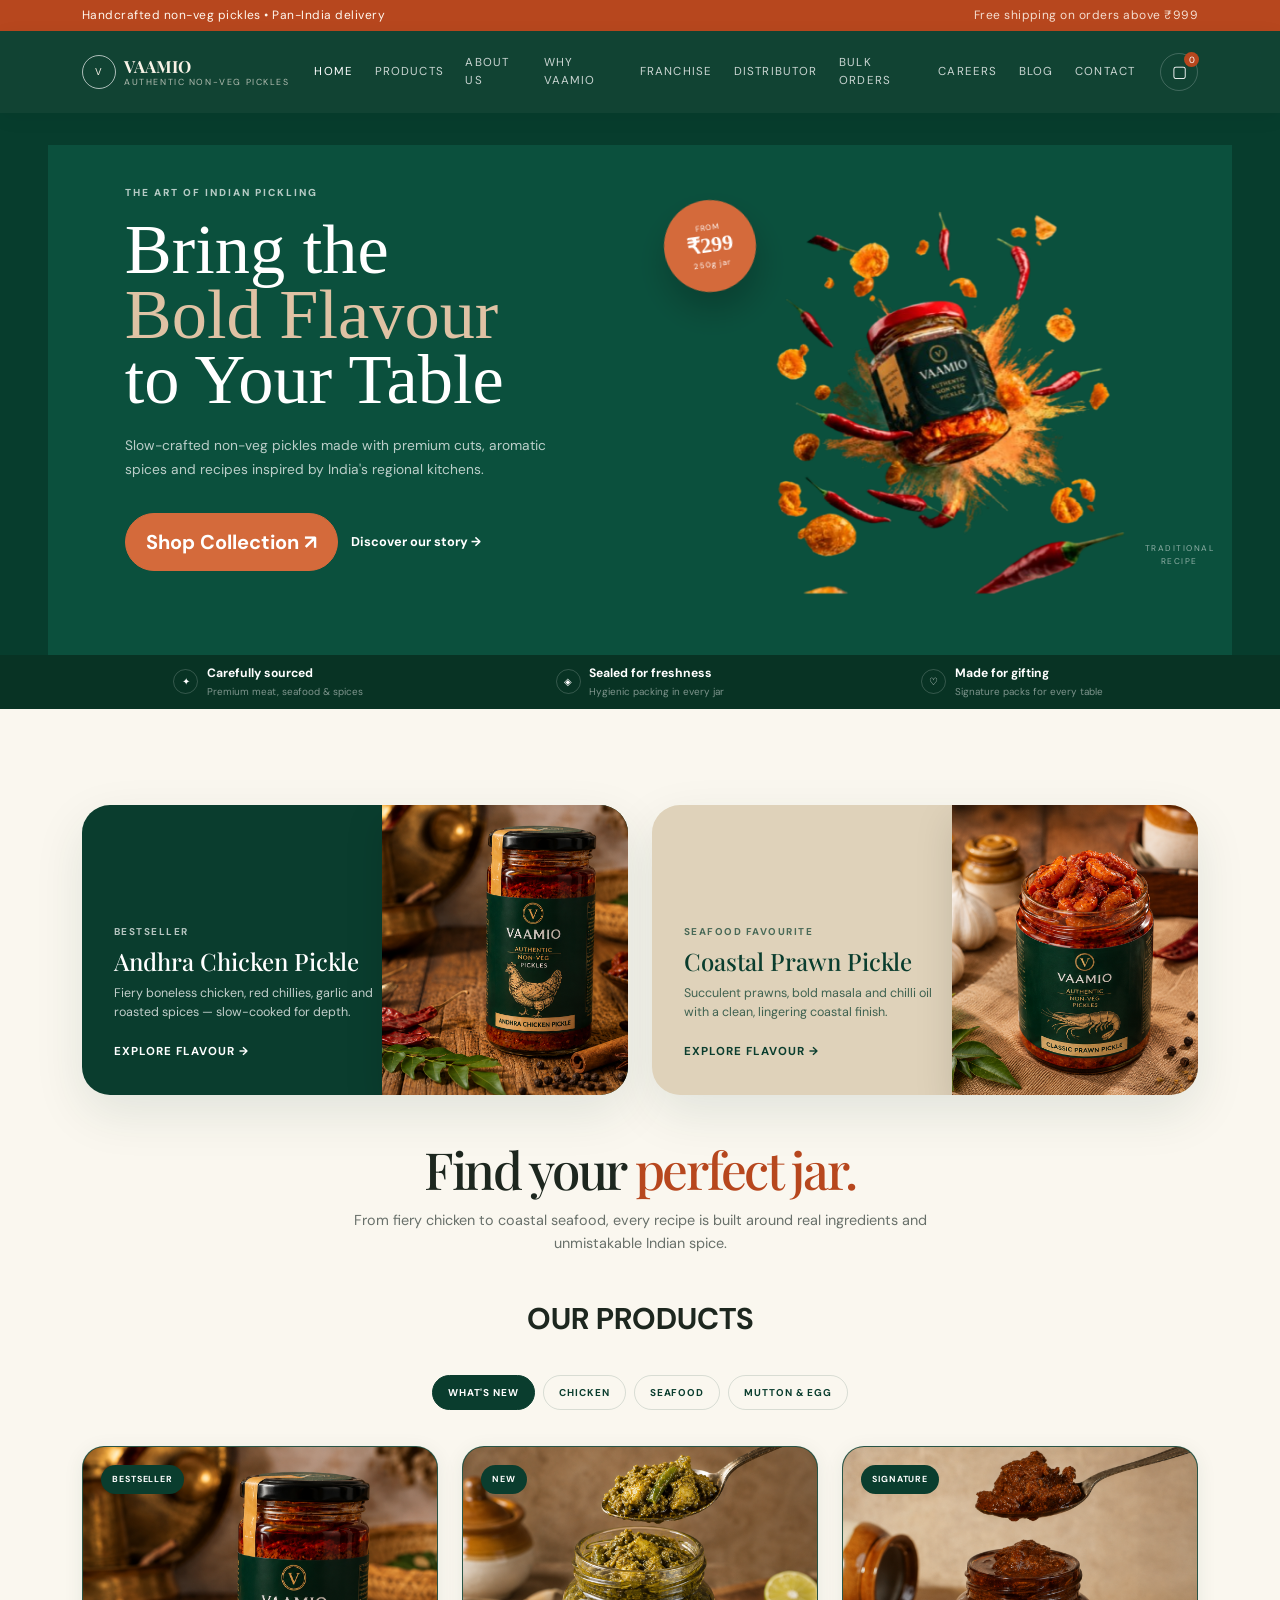
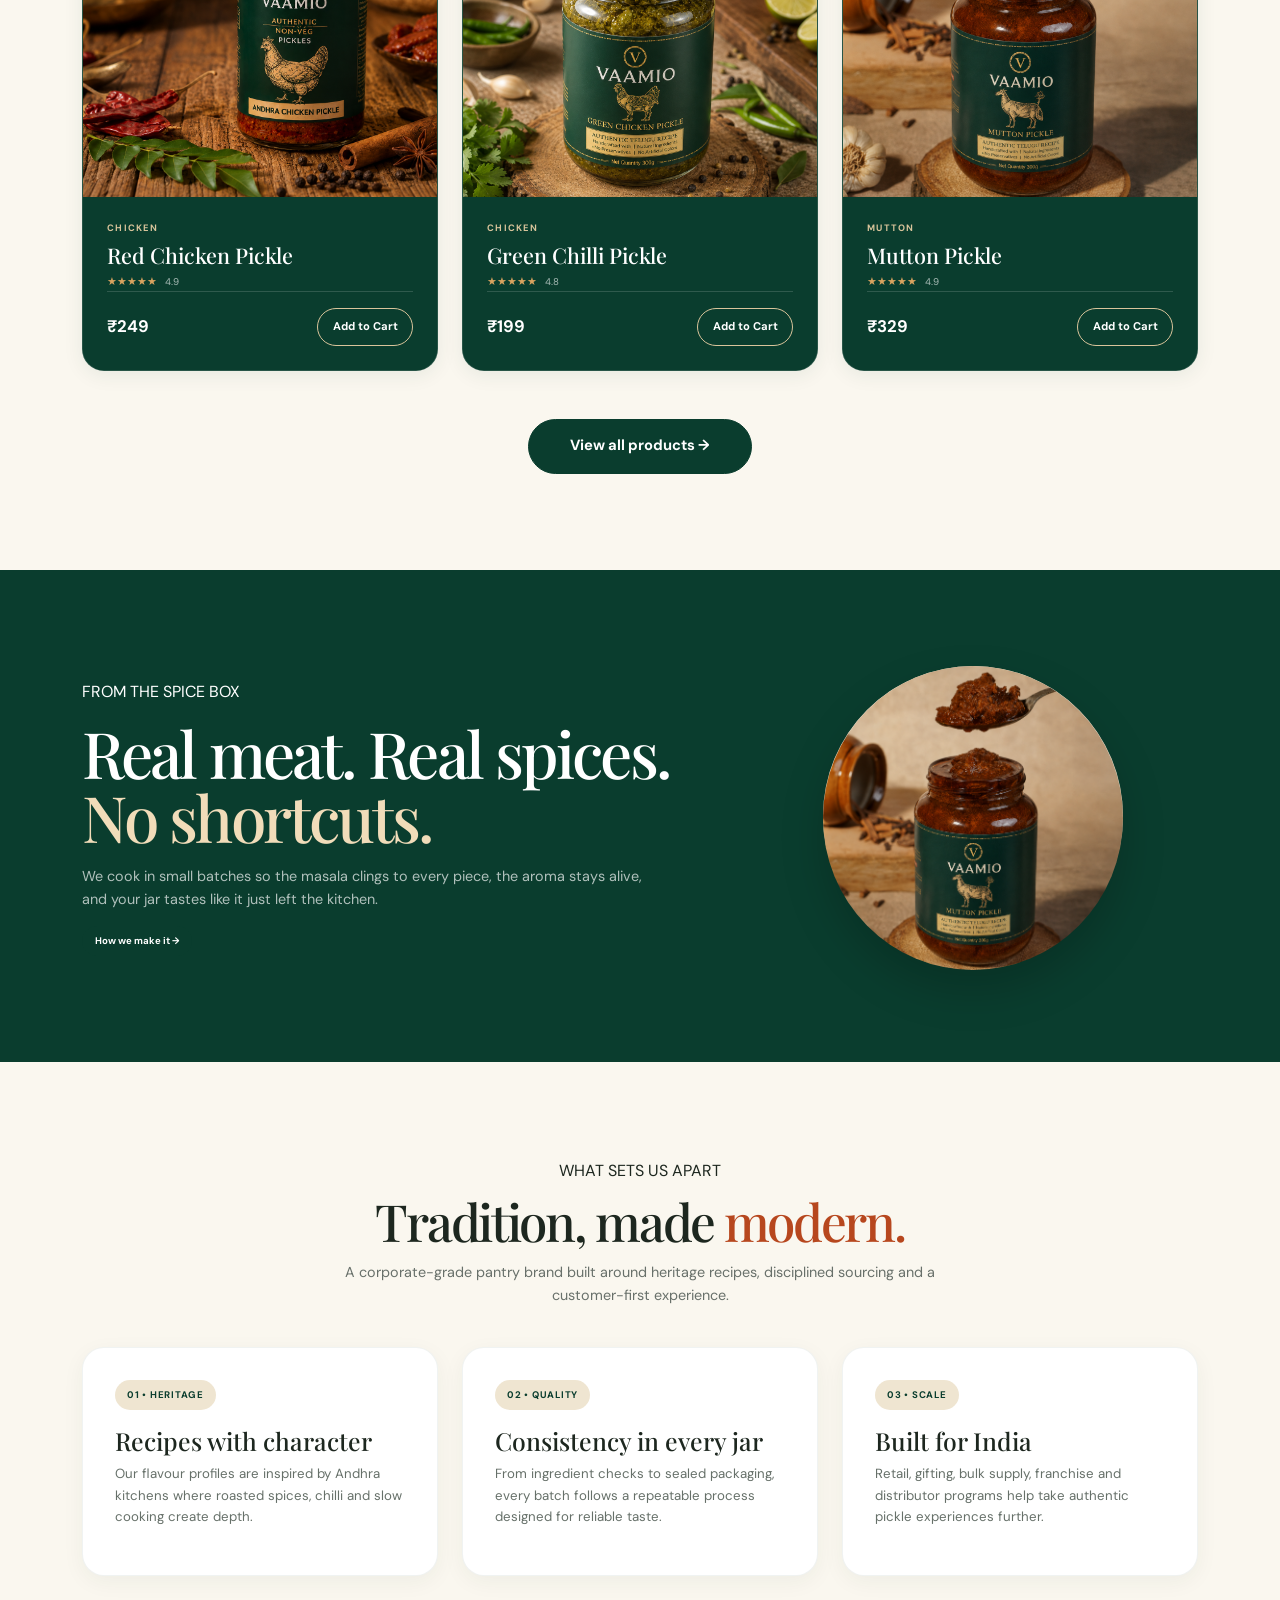
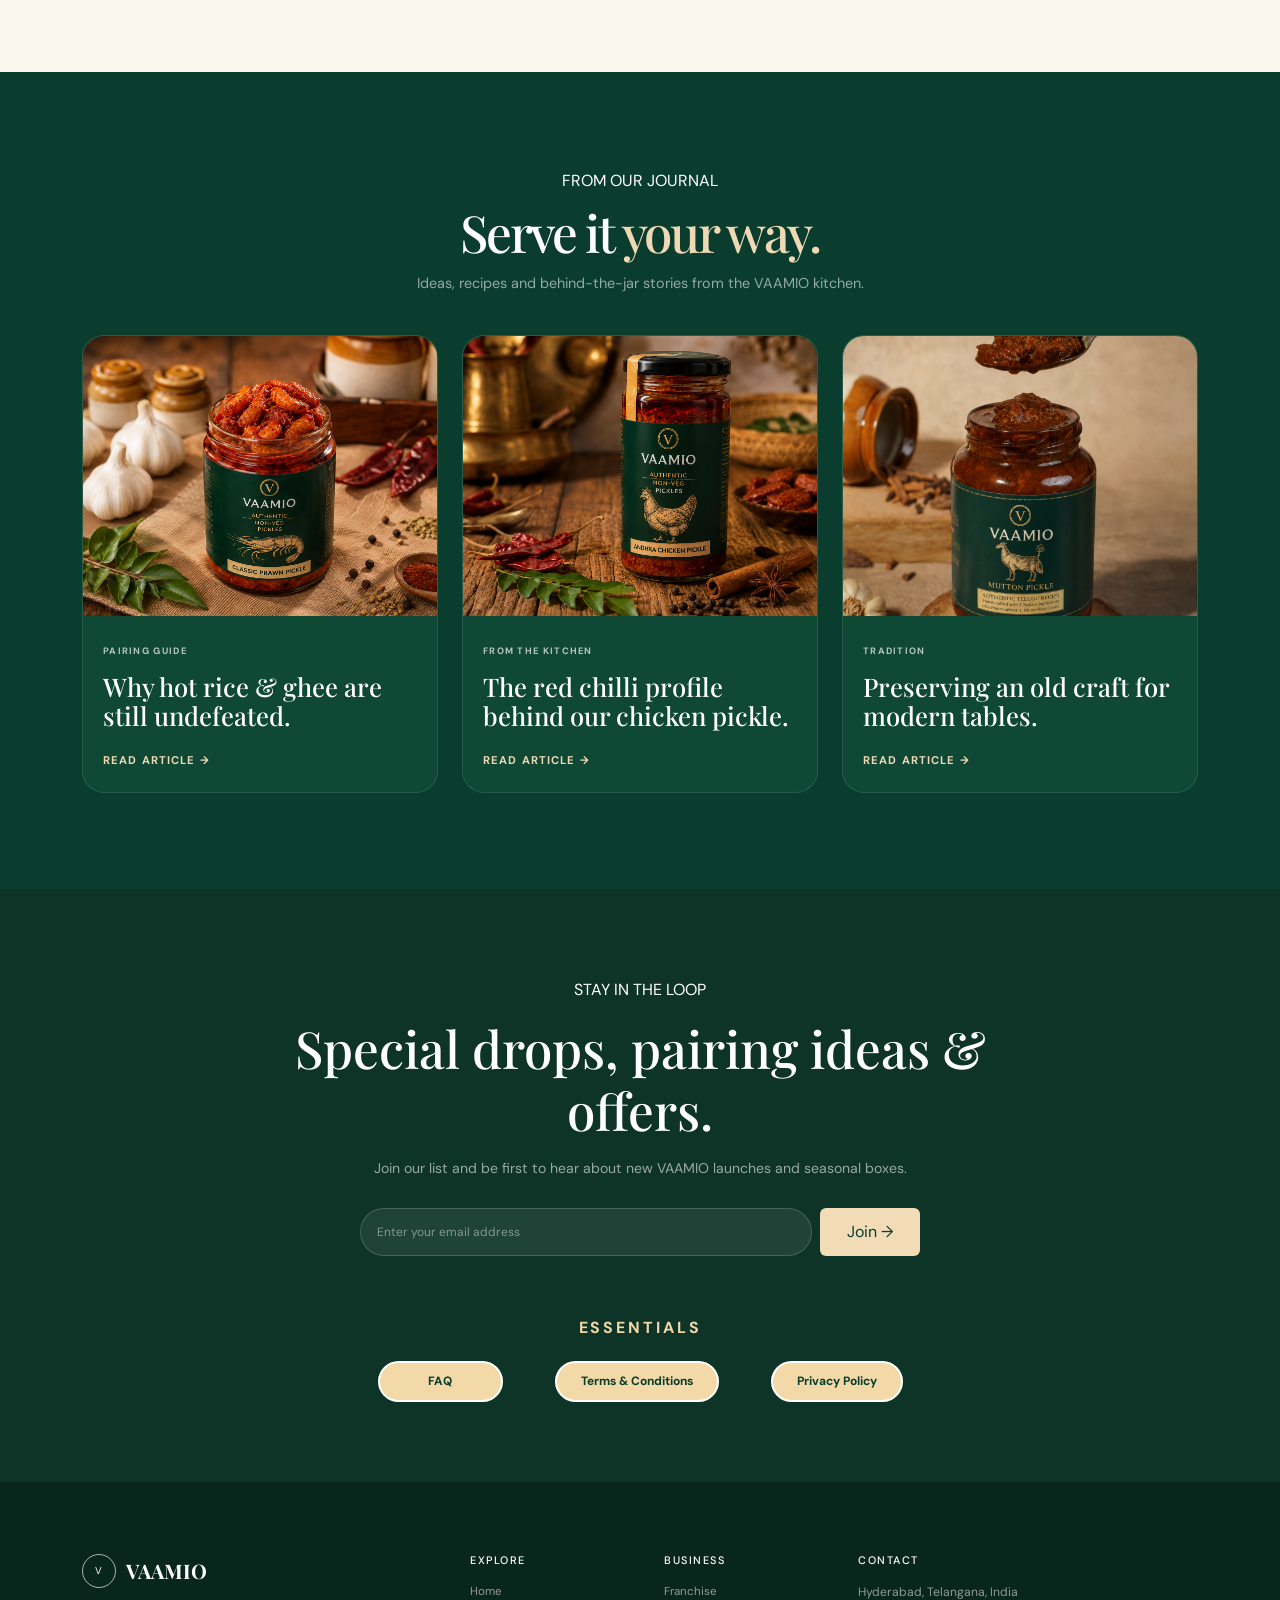
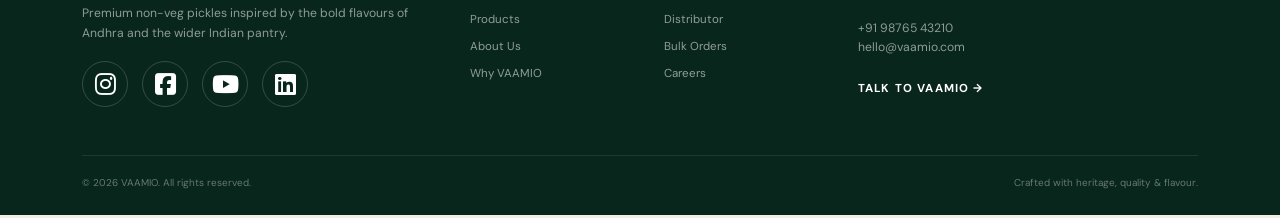
==== commit a0877d85: "Initial Files" ====
--- a/index.html
+++ b/index.html
@@ -579,9 +579,7 @@
 
                 <div class="section-heading text-center home-products-heading">
 
-                    <span class="eyebrow dark">
-                        OUR PRODUCTS
-                    </span>
+                    
 
                     <h2>
                         Find your
@@ -599,12 +597,16 @@
                 </div>
 
 
-                <!-- PRODUCT FILTERS -->
-
+              <div class="text-center pb-0">
+                   <span class="eyebrow dark" style="font-size: 30px; font-weight: 700;">
+                      OUR PRODUCTS
+                 </span>
+              </div>
                 <div
                     class="filter-pills"
                     id="homeProductFilters">
-
+                    
+                    
                     <button
                         type="button"
                         class="filter-pill active"
@@ -1153,16 +1155,15 @@
 
                 <div class="text-center mt-5">
 
-                    <a
-                        class="add-btn btn-dark-green"
-                        href="Products/Products.html">
-
-                        View all products →
-
-                    </a>
-
-                </div>
-
+    <a
+        href="Products/Products.html"
+        class="view-all-products">
+
+        View all products →
+
+    </a>
+
+</div>
             </div>
 
         </section>
--- a/index.css
+++ b/index.css
@@ -211,14 +211,11 @@
 
 .hero-inner {
     position: relative;
-
-    min-height: 500px;
-
+    min-height: 510px;
+    height: 510px;
     display: grid;
     grid-template-columns: 1fr 1fr;
-
     background: var(--forest2);
-
     overflow: hidden;
 }
 
@@ -309,27 +306,27 @@
 ========================================================= */
 
 .hero-art {
-    min-height: 500px;
-
+    height: 460px !important;
+    min-height: 460px !important;
+    padding-top: 0 !important;
+    padding-bottom: 0 !important;
     position: relative;
-
     display: flex;
-    align-items: center;
+    padding-top: 55px !important;
+    padding-bottom: 0 !important;
+    align-items: center !important;
     justify-content: center;
-
-    padding: 1rem 4rem 1.5rem 3rem;
-
     overflow: visible;
 }
 
 .arch {
-    width: 500px;
-    height: 505px;
+    width: 480px !important;
+    height: 490px !important;
 
     position: relative;
     z-index: 1;
 
-    margin: 0 auto;
+    margin-top: 50px;
 
     background: var(--forest2);
 
@@ -338,8 +335,8 @@
 }
 
 .arch img {
-    width: 86%;
-    height: 86%;
+    width: 92%;
+    height: 92%;
 
     max-width: 100%;
     max-height: 100%;
@@ -436,8 +433,7 @@
 ========================================================= */
 
 .trust-strip {
-    padding: .25rem 0;
-
+    padding:4px 0 !important;
     background: var(--green-2);
     color: #fff;
 }
@@ -446,11 +442,9 @@
     display: flex;
     align-items: center;
     justify-content: center;
-    gap: .7rem;
-
-    padding: .35rem .8rem;
-
-    border-right: 1px solid rgba(255, 255, 255, .12);
+    gap: .55rem;
+    padding: 3px .5rem !important;
+    min-height: 46px;
 }
 
 .trust-item:last-child {
@@ -473,8 +467,8 @@
 }
 
 .trust-icon {
-    width: 30px;
-    height: 30px;
+    width: 25px;
+    height: 25px;
 
     display: grid;
     place-items: center;
@@ -482,7 +476,7 @@
     border: 1px solid rgba(255, 255, 255, .18);
     border-radius: 50%;
 
-    font-size: .72rem;
+    font-size: .6rem;
 }
 
 /* =========================================================
@@ -1469,13 +1463,13 @@
         width: 100%;
         max-width: 100%;
 
-        padding: 3rem 2rem 2rem;
+        padding: 2rem 2rem .5rem;
     }
 
     .hero-art {
         width: 100%;
-        height: 500px;
-        min-height: 500px;
+        height: 270px !important;
+        min-height: 270px !important;
 
         display: flex;
         align-items: center;
@@ -1487,7 +1481,7 @@
     }
 
     .arch {
-        width: min(58vw, 390px);
+        width: 250px !important;
         height: auto;
 
         aspect-ratio: 1 / 1;
@@ -1664,7 +1658,7 @@
     /* HERO */
 
     .hero {
-        padding-top: 1rem;
+        padding-top: 0;
     }
 
     .hero-inner {
@@ -1681,7 +1675,7 @@
 
         margin: 0;
 
-        padding: 2.5rem 6px 1rem !important;
+        padding: 1.5rem 6px .3rem !important;
     }
 
     .hero .eyebrow {
@@ -1731,8 +1725,8 @@
         width: 100%;
         max-width: 100%;
 
-        height: 390px;
-        min-height: 390px;
+        height: 220px !important;
+        min-height: 220px !important;
 
         display: flex;
         align-items: center;
@@ -1746,8 +1740,9 @@
     }
 
     .arch {
-        width: min(76vw, 310px);
-        height: auto;
+        width: 400px !important;
+        height: 400px !important;
+        
 
         aspect-ratio: 1 / 1;
 
@@ -1763,12 +1758,12 @@
     }
 
     .arch img {
-        width: 84%;
-        height: 84%;
+        width: 90%;
+        height: 90%;
 
         display: block;
 
-        margin: 0 auto;
+        margin-bottom:50px;
 
         object-fit: contain;
         object-position: center center;
@@ -1911,7 +1906,8 @@
     }
 
     /* PRODUCTS */
-
+   
+    
     .product-image {
         height: 280px;
     }
@@ -2063,7 +2059,7 @@
     }
 
     .hero-copy {
-        padding: 2rem 5px 1rem !important;
+        padding: 1.2rem 5px .2rem !important;
     }
 
     .hero-copy h1 {
@@ -2080,12 +2076,13 @@
     }
 
     .hero-art {
-        height: 335px;
-        min-height: 335px;
+        height: 190px !important;
+        min-height: 190px !important;
     }
 
     .arch {
-        width: min(76vw, 270px);
+        width: 175px !important;
+        
 
         aspect-ratio: 1 / 1;
     }
@@ -2241,12 +2238,12 @@
     }
 
     .hero-art {
-        height: 335px;
-        min-height: 335px;
+        height: 170px !important;
+        min-height: 170px !important;
     }
 
     .arch {
-        width: min(76vw, 250px);
+        width: 155px !important;
         height: auto;
 
         aspect-ratio: 1 / 1;
@@ -2281,3 +2278,131 @@
         font-size: .55rem;
     }
 }
+@media (max-width: 991.98px) {
+    .hero-inner {
+        height: 700px !important;
+        min-height: 0 !important;
+    }
+
+    .hero-art {
+        height: 340px !important;
+        min-height: 340px !important;
+    }
+
+    .arch {
+        width: 310px !important;
+        height: 310px !important;
+    }
+}
+
+@media (max-width: 767.98px) {
+    .hero-art {
+        height: 500 !important;
+        min-height: 400px !important;
+        margin-top: 10px;
+       
+    }
+
+    .arch {
+        width: 560px !important;
+        height:450px !important;
+        padding-top: 80px;
+        padding-bottom: 0px;
+        margin-top: 40px;
+        
+    }
+    .arch img{
+        width: 96% !important;
+        height:100% !important;
+        margin-bottom: 60px;
+    }
+}
+
+@media (max-width: 480px) {
+    .hero-art {
+        height: 280px !important;
+        min-height: 280px !important;
+    }
+
+    .arch {
+        width: 330px !important;
+        height: 330px !important;
+        
+    }
+    .arch img{
+        width: 96% !important;
+        height: 96% !important;
+    }
+}
+/* VIEW ALL PRODUCTS BUTTON */
+
+.view-all-btn {
+    display: inline-flex;
+    align-items: center;
+    justify-content: center;
+
+    min-width: 220px;
+    min-height: 52px;
+
+    padding: 14px 28px;
+
+    border: 1px solid var(--green);
+    border-radius: 999px;
+
+    background: var(--green);
+    color: #fff;
+
+    font-size: .9rem;
+    font-weight: 700;
+
+    transition: all .25s ease;
+}
+
+.view-all-btn:hover {
+    background: var(--forest2);
+    border-color: var(--forest2);
+    color: #fff;
+    transform: translateY(-2px);
+}
+/* ================================
+   VIEW ALL PRODUCTS
+================================ */
+
+.view-all-products {
+    display: inline-flex !important;
+    align-items: center !important;
+    justify-content: center !important;
+
+    width: 240px !important;
+    height: 58px !important;
+
+    padding: 0 30px !important;
+
+    border: 1px solid var(--green) !important;
+    border-radius: 999px !important;
+
+    background: var(--green) !important;
+    color: #fff !important;
+
+    font-family: 'DM Sans', sans-serif !important;
+    font-size: 1rem !important;
+    font-weight: 700 !important;
+
+    text-decoration: none !important;
+
+    transition: all .25s ease !important;
+}
+
+.view-all-products:hover {
+    background: var(--forest2) !important;
+    border-color: var(--forest2) !important;
+    color: #fff !important;
+    transform: translateY(-2px);
+}
+@media (max-width: 767.98px) {
+    .view-all-products {
+        width: 220px !important;
+        height: 54px !important;
+        font-size: .9rem !important;
+    }
+}
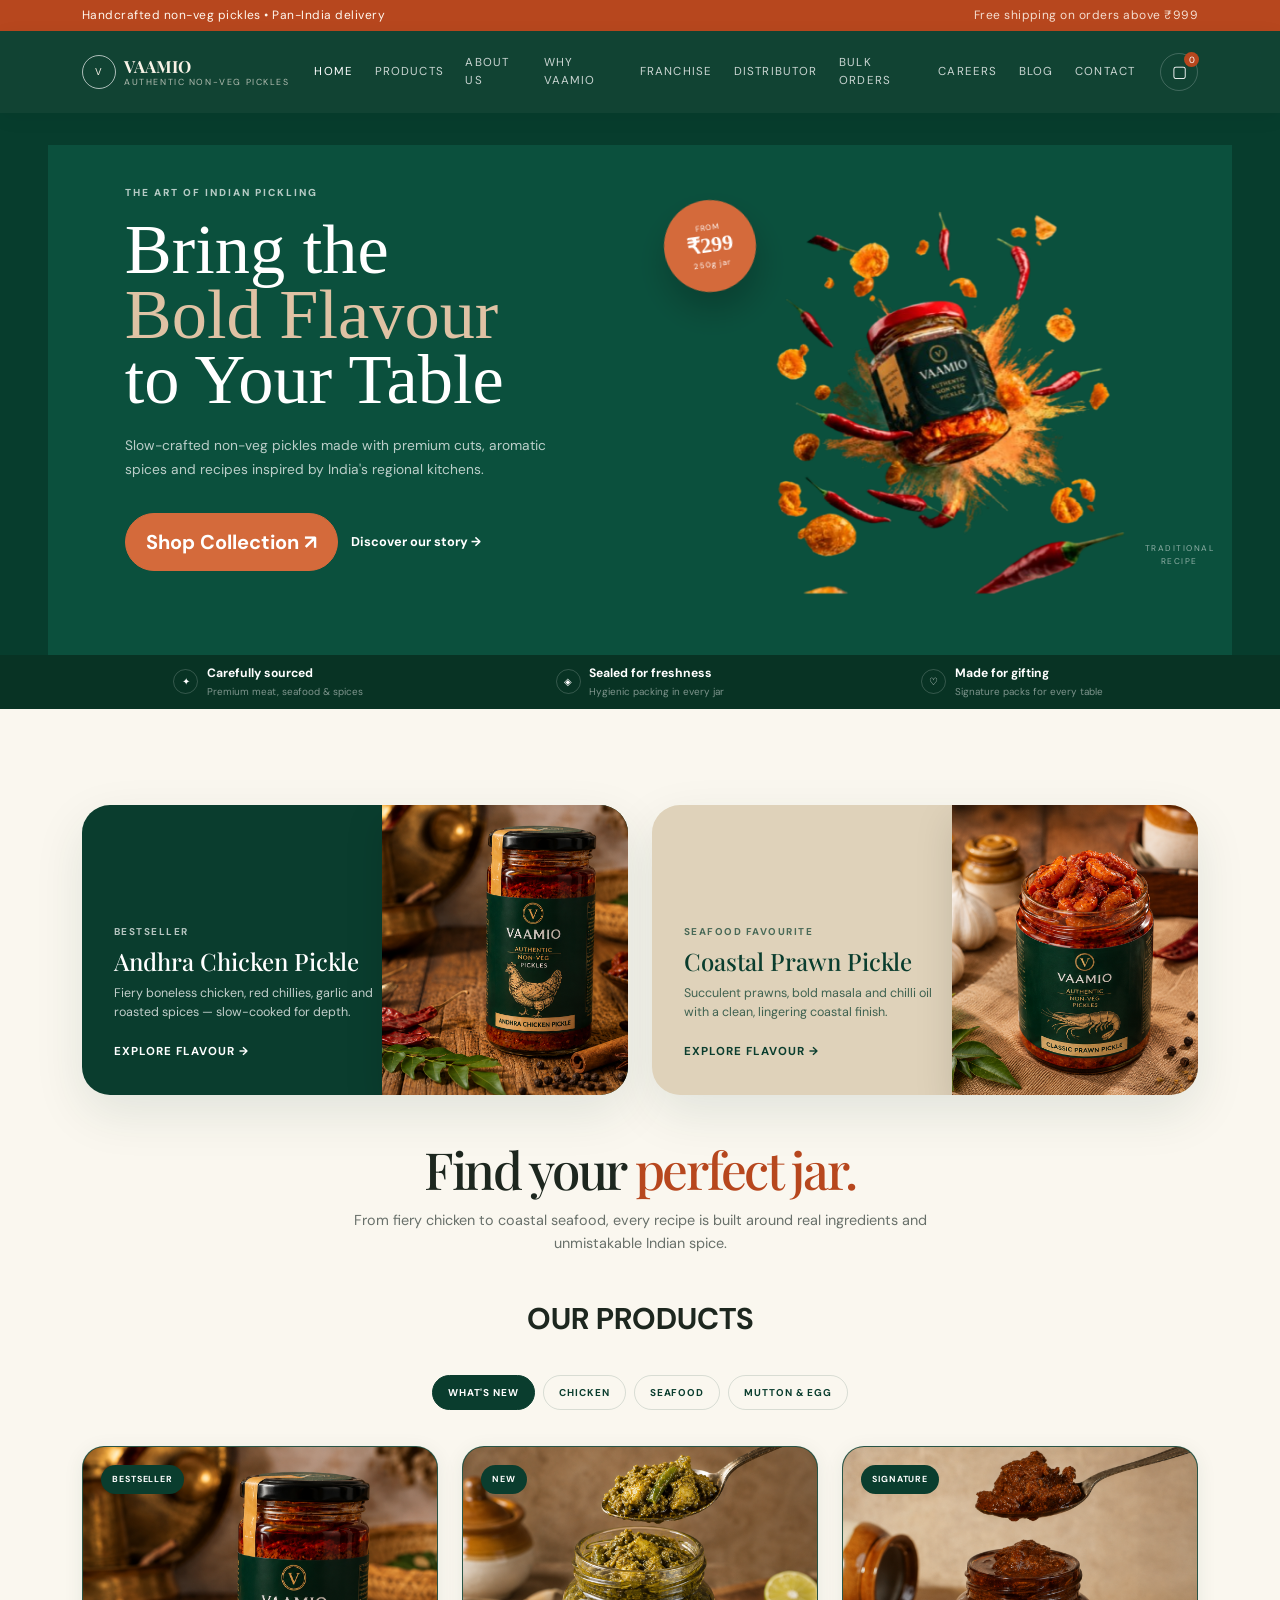
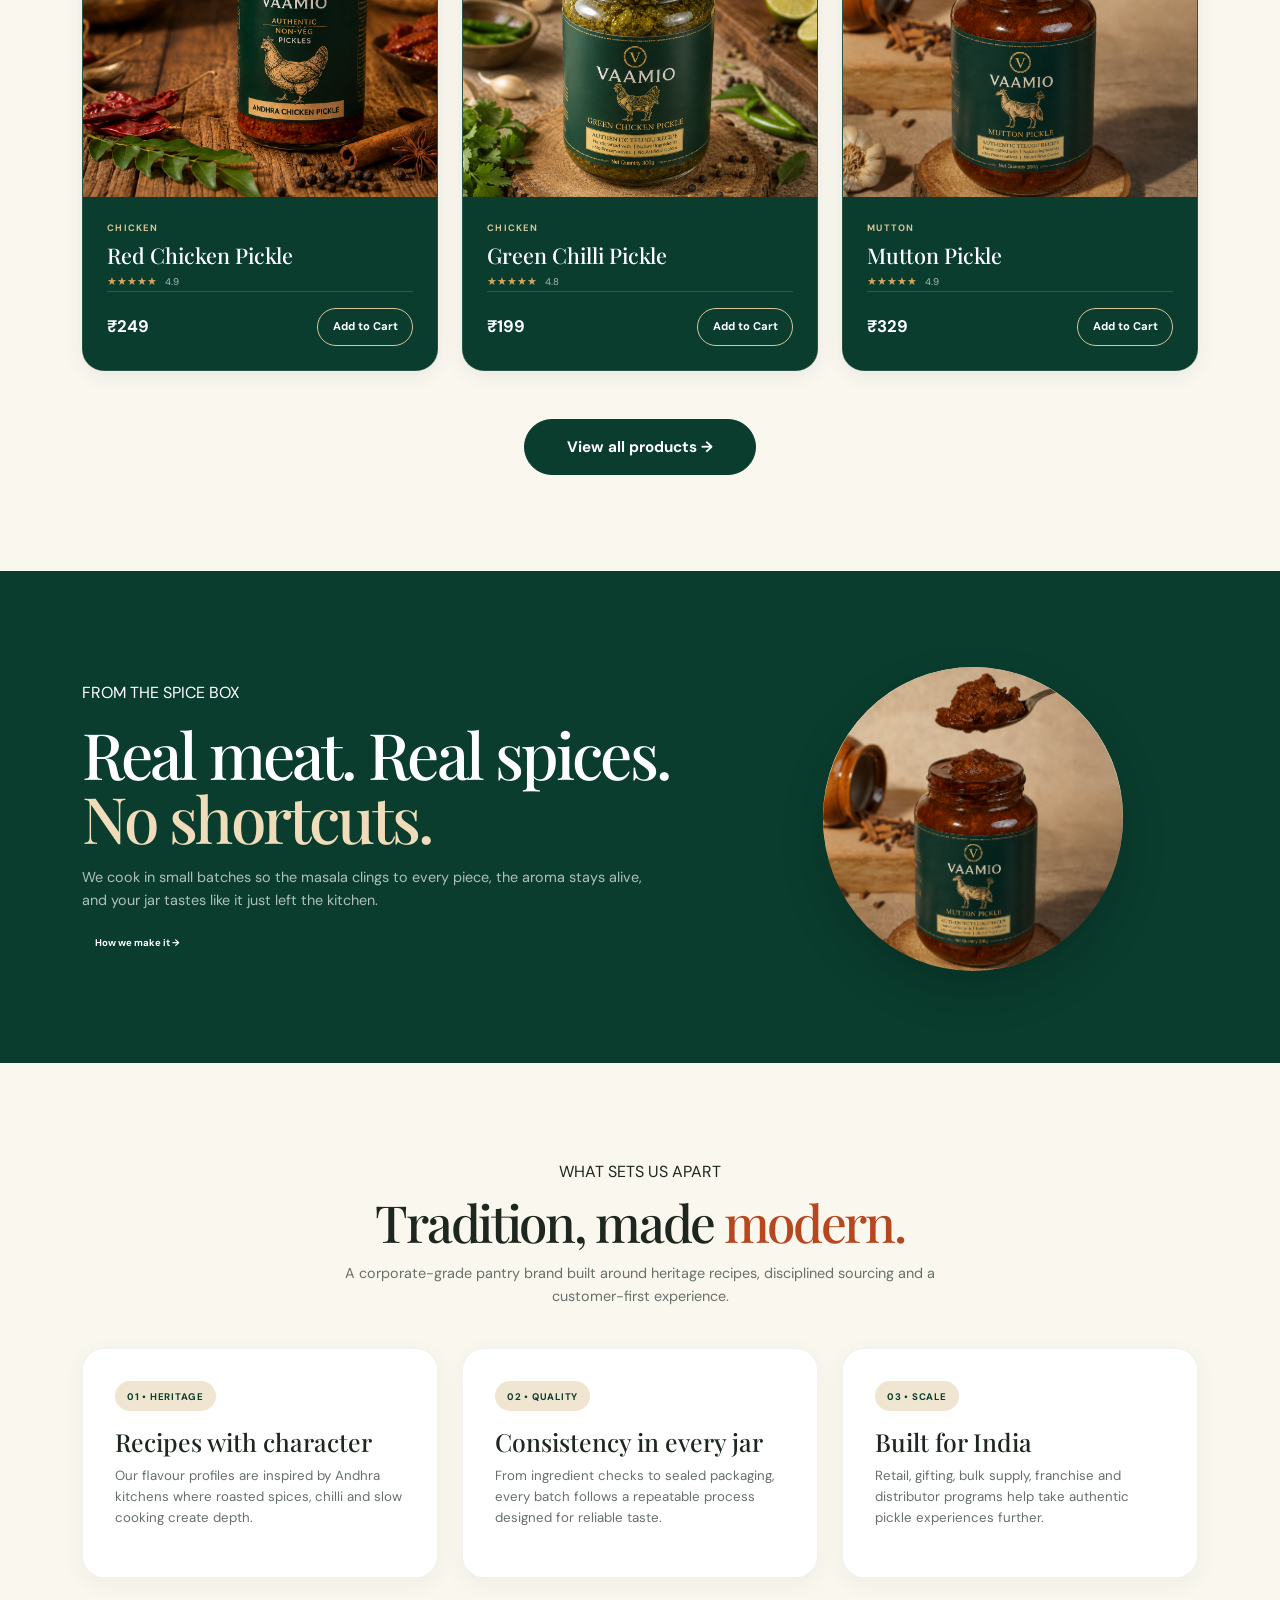
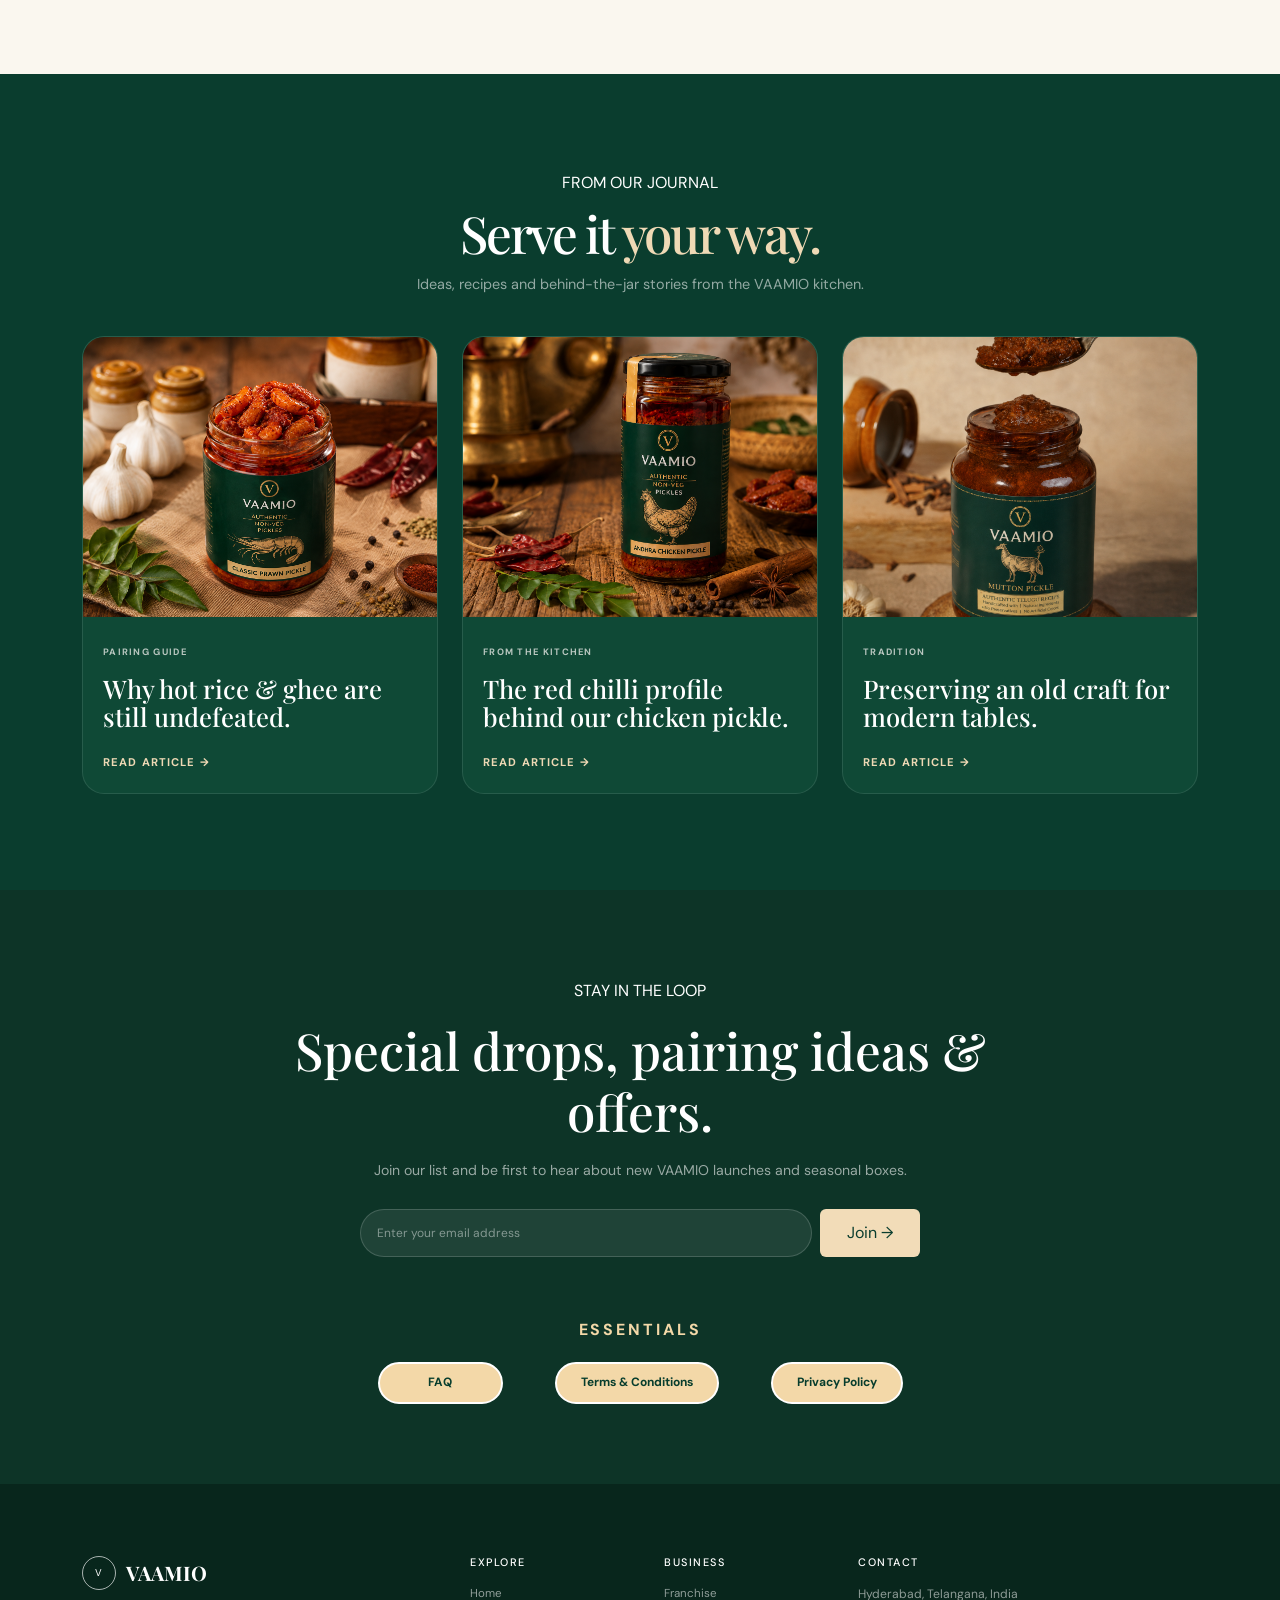
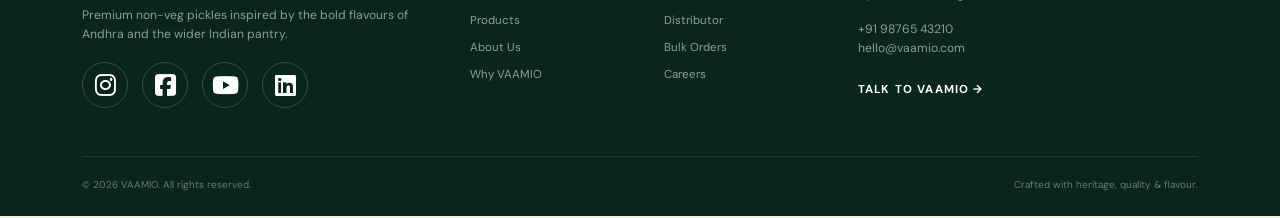
==== commit 05ab5ca7: "Initial Files" ====
--- a/index.html
+++ b/index.html
@@ -20,7 +20,7 @@
     <title>
         VAAMIO | Authentic Telugu Non-Veg Pickles
     </title>
-
+    <link rel="icon" type="image/png" href="">
     <!-- Bootstrap -->
     <link
         href="https://cdn.jsdelivr.net/npm/bootstrap@5.3.3/dist/css/bootstrap.min.css"
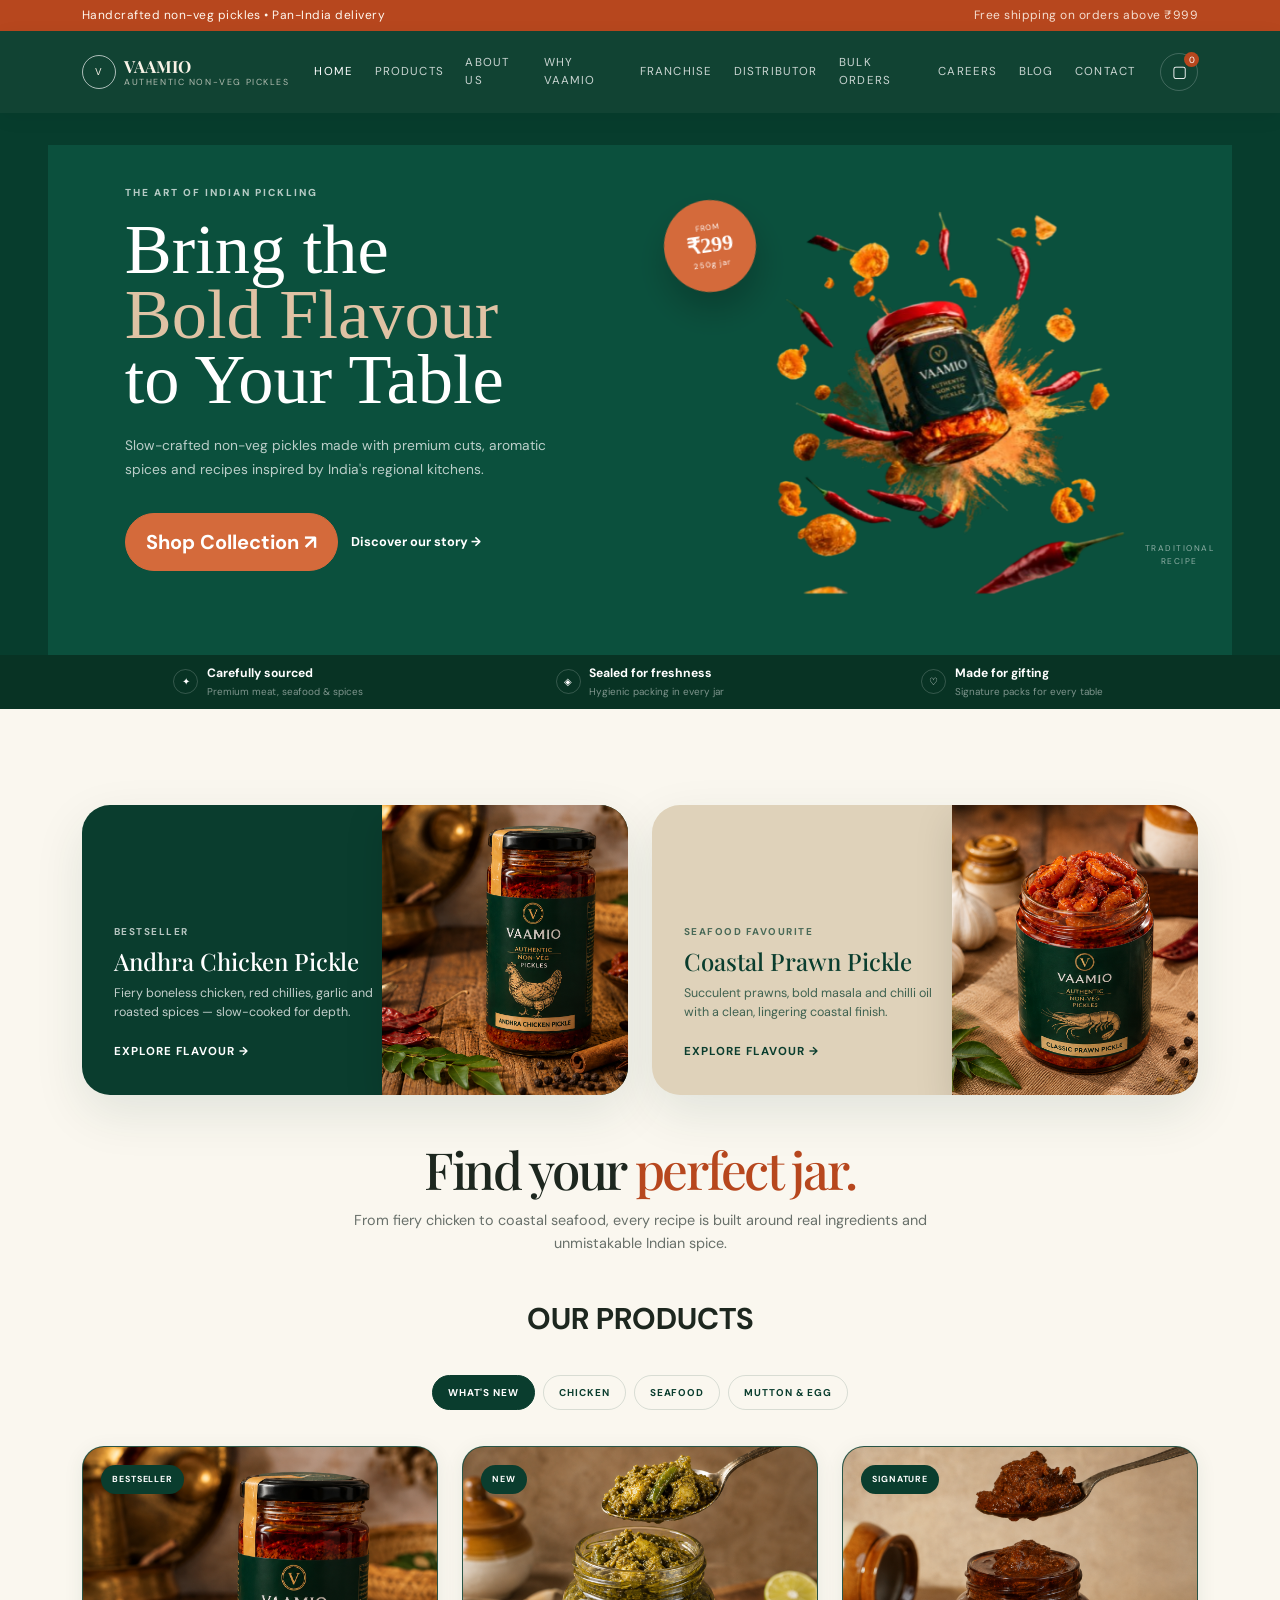
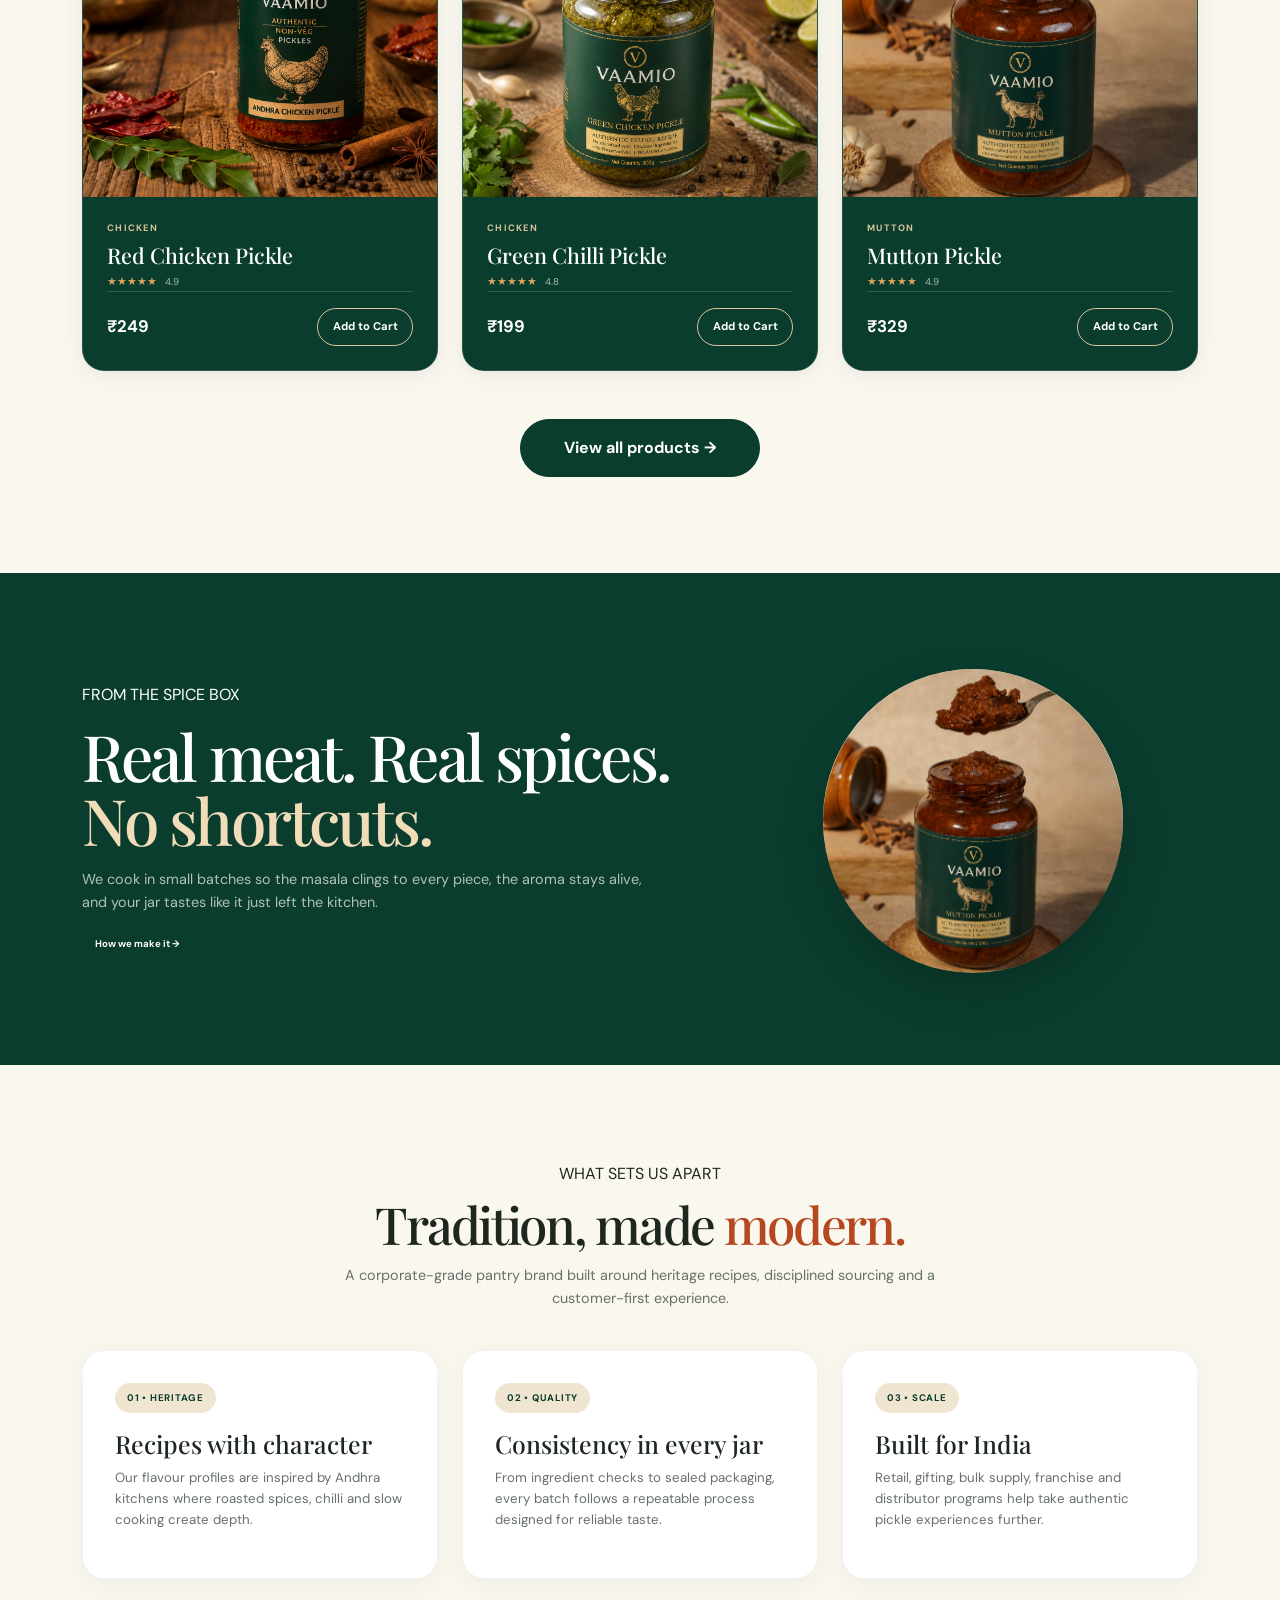
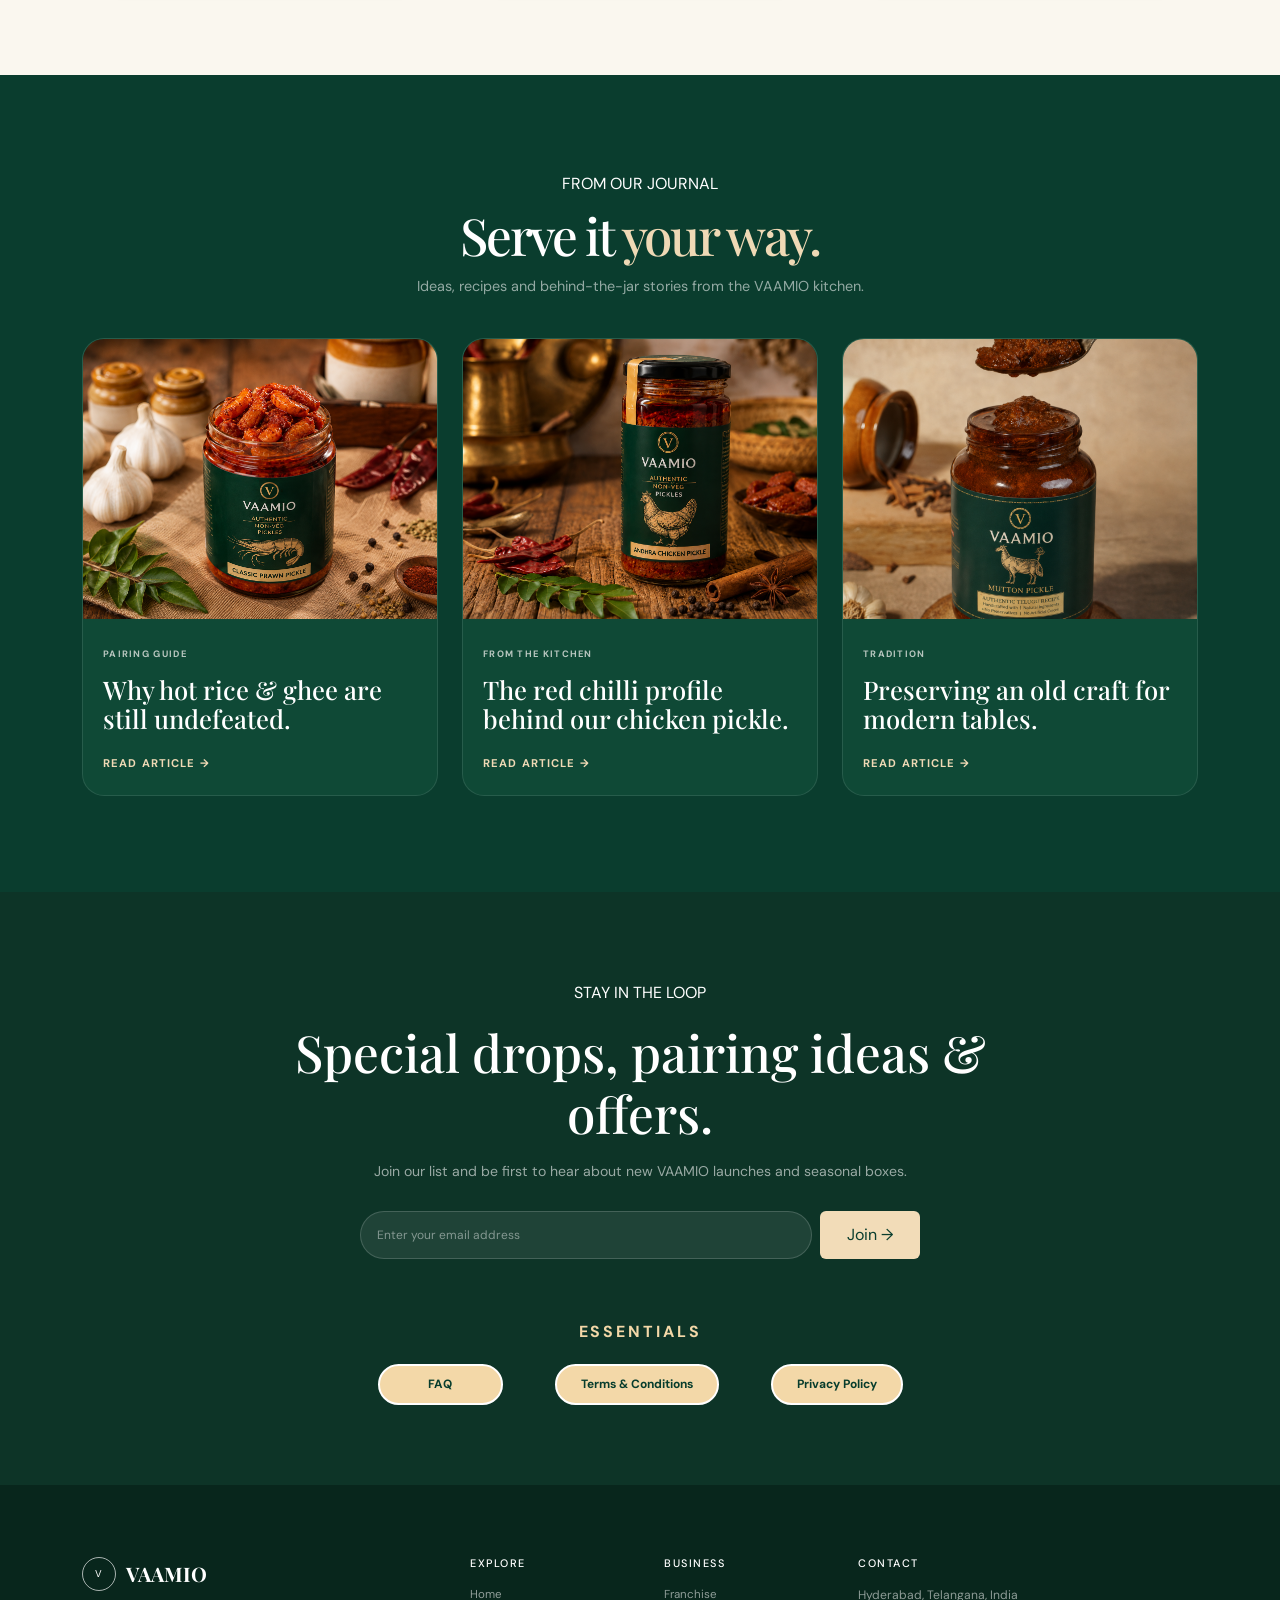
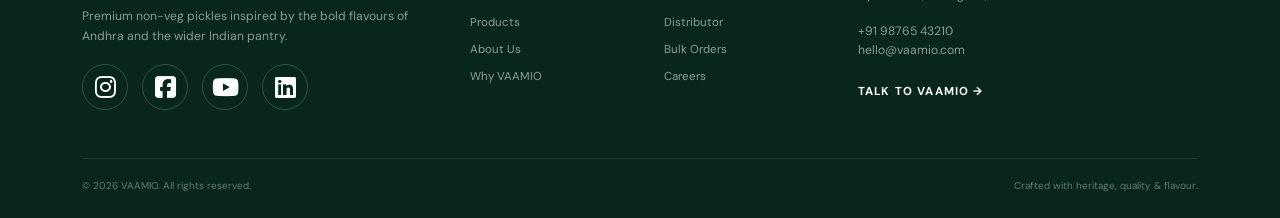
==== commit 77f3d31e: "Initial Files" ====
--- a/index.html
+++ b/index.html
@@ -20,7 +20,7 @@
     <title>
         VAAMIO | Authentic Telugu Non-Veg Pickles
     </title>
-    <link rel="icon" type="image/png" href="">
+    <link rel="icon" type="image/png" href="/logo img.png">
     <!-- Bootstrap -->
     <link
         href="https://cdn.jsdelivr.net/npm/bootstrap@5.3.3/dist/css/bootstrap.min.css"
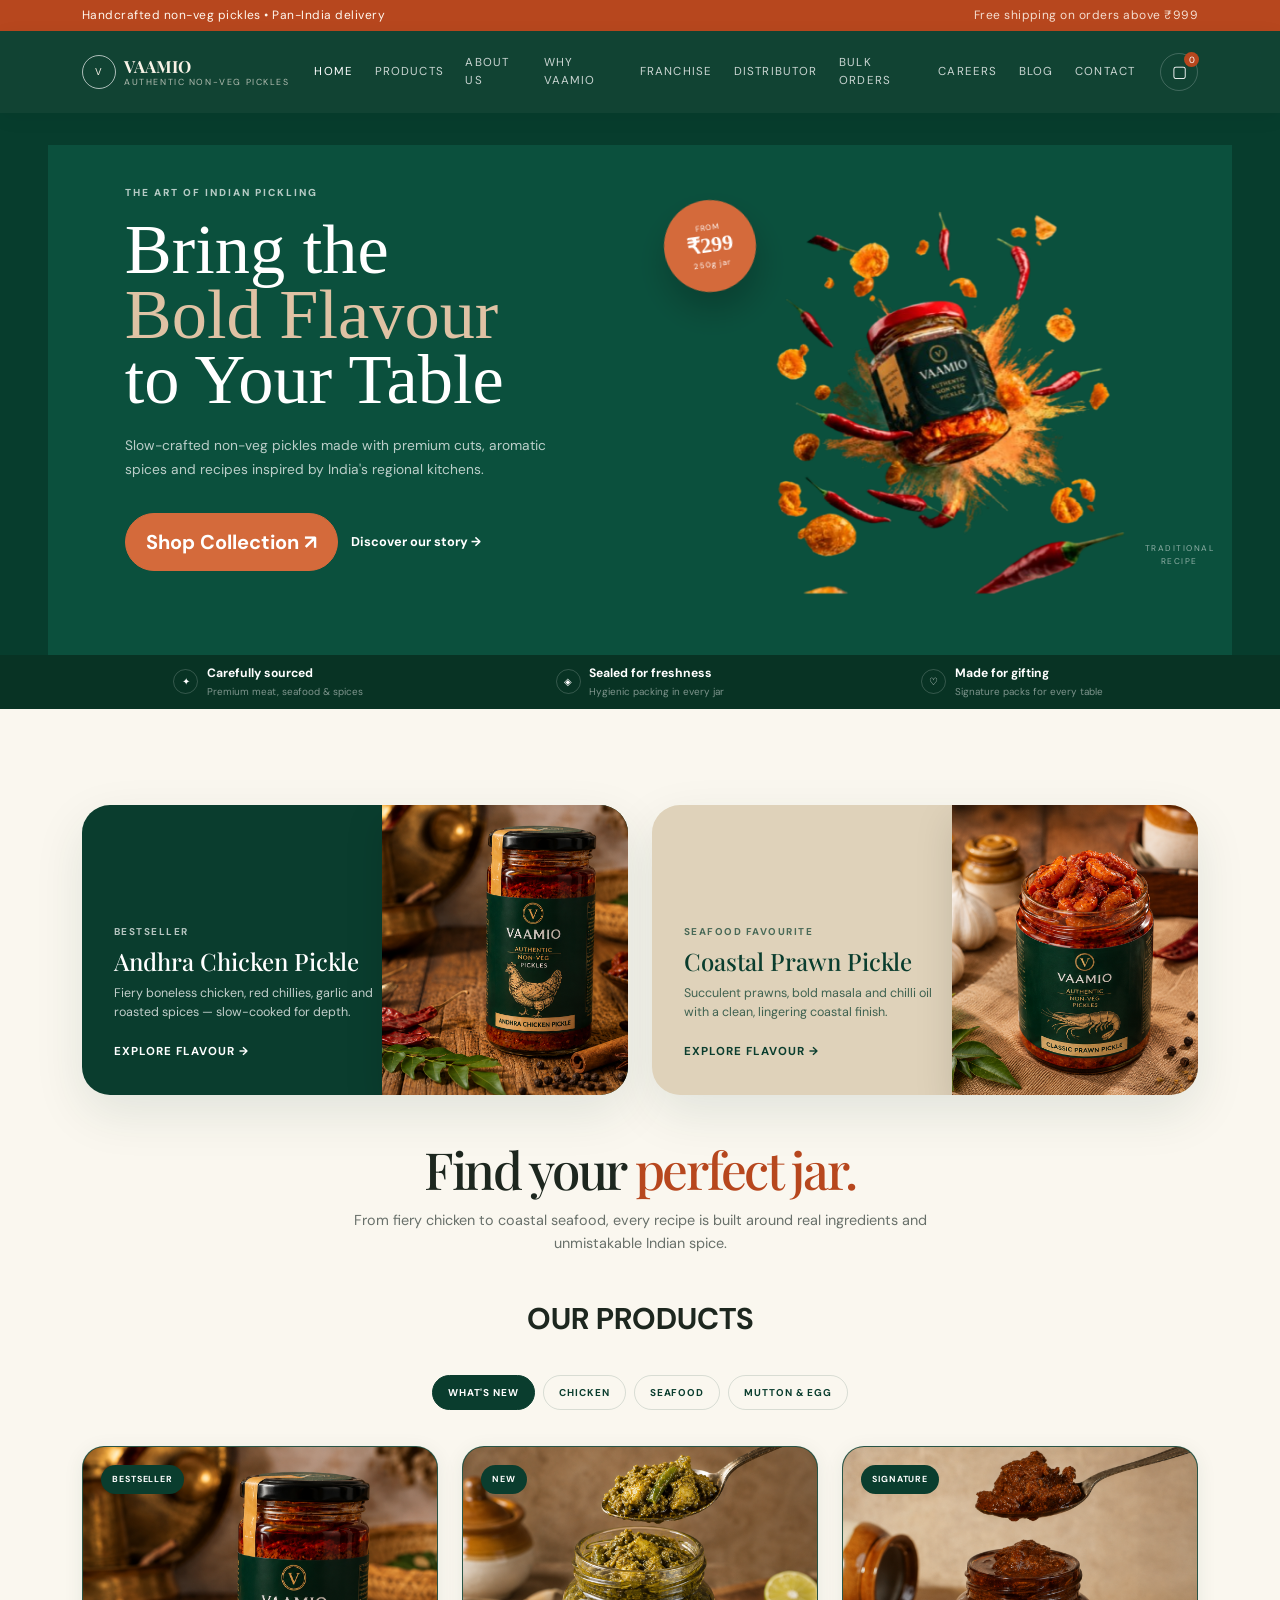
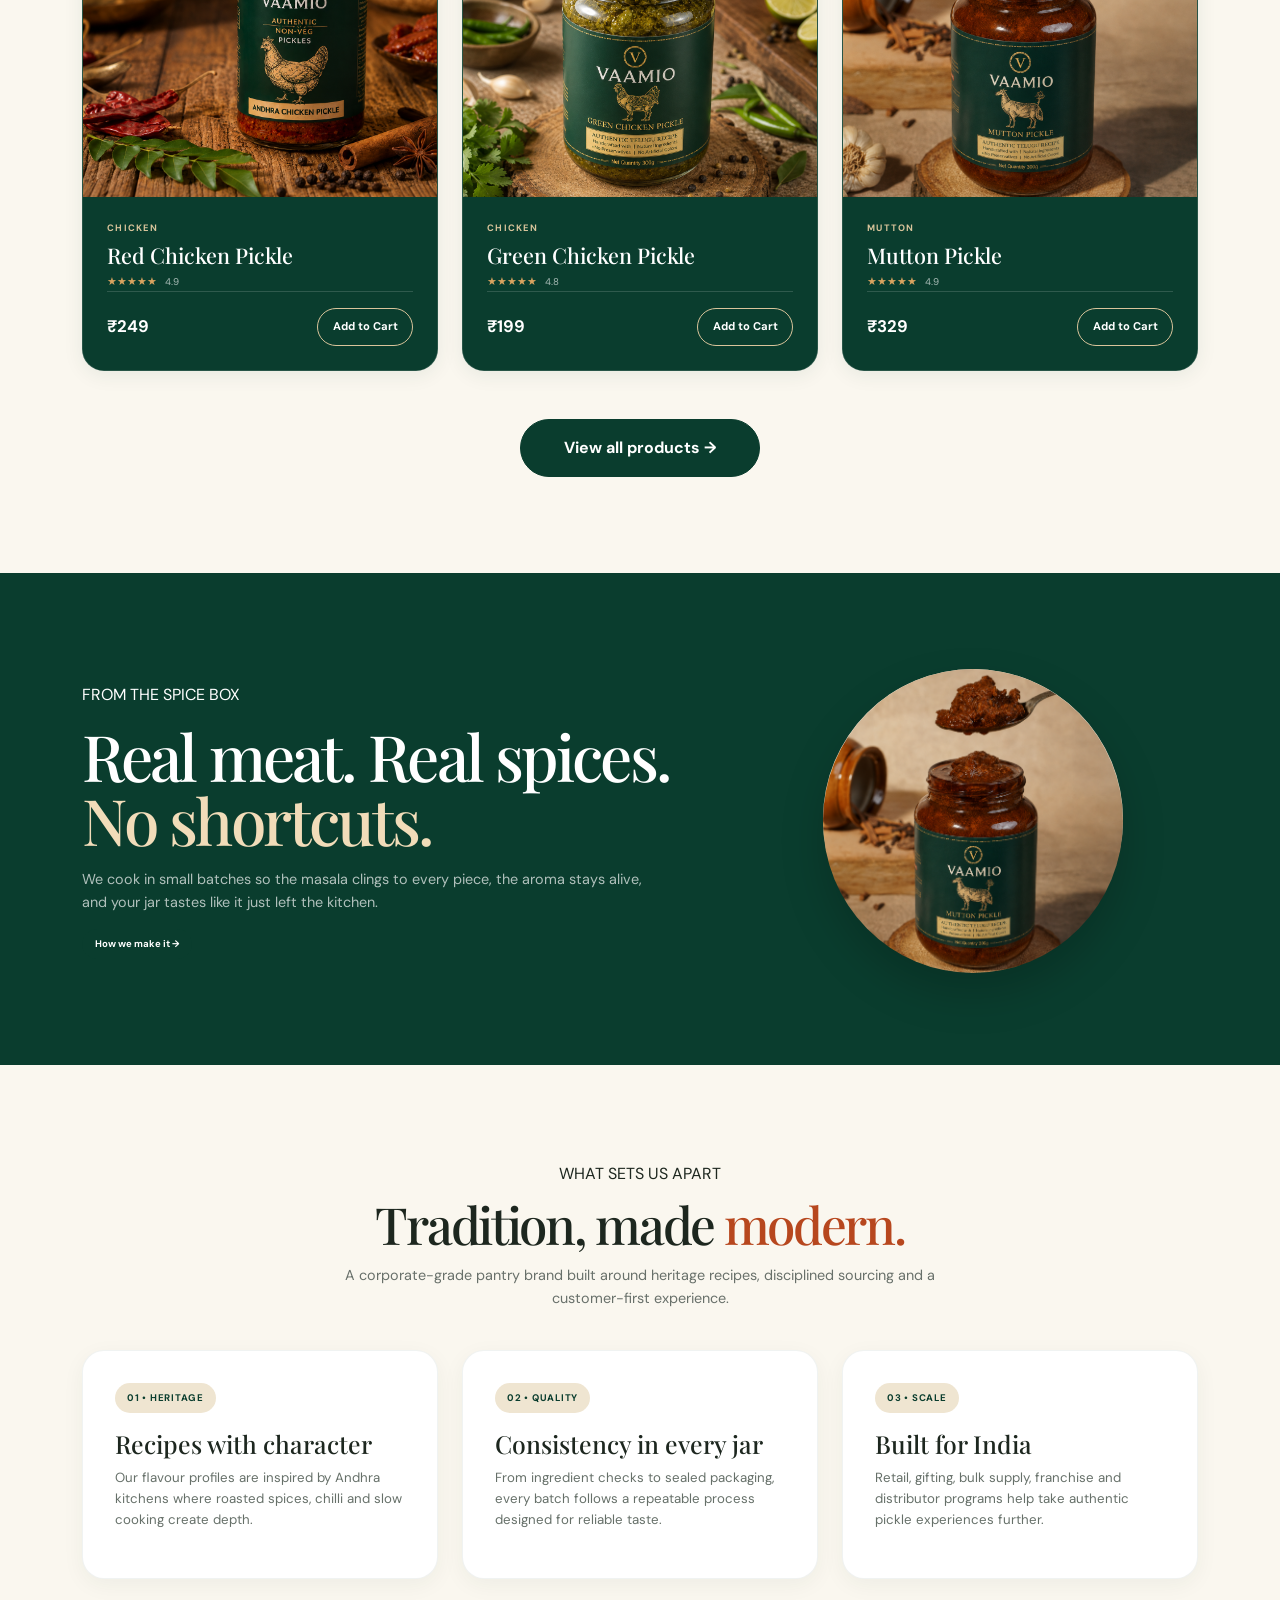
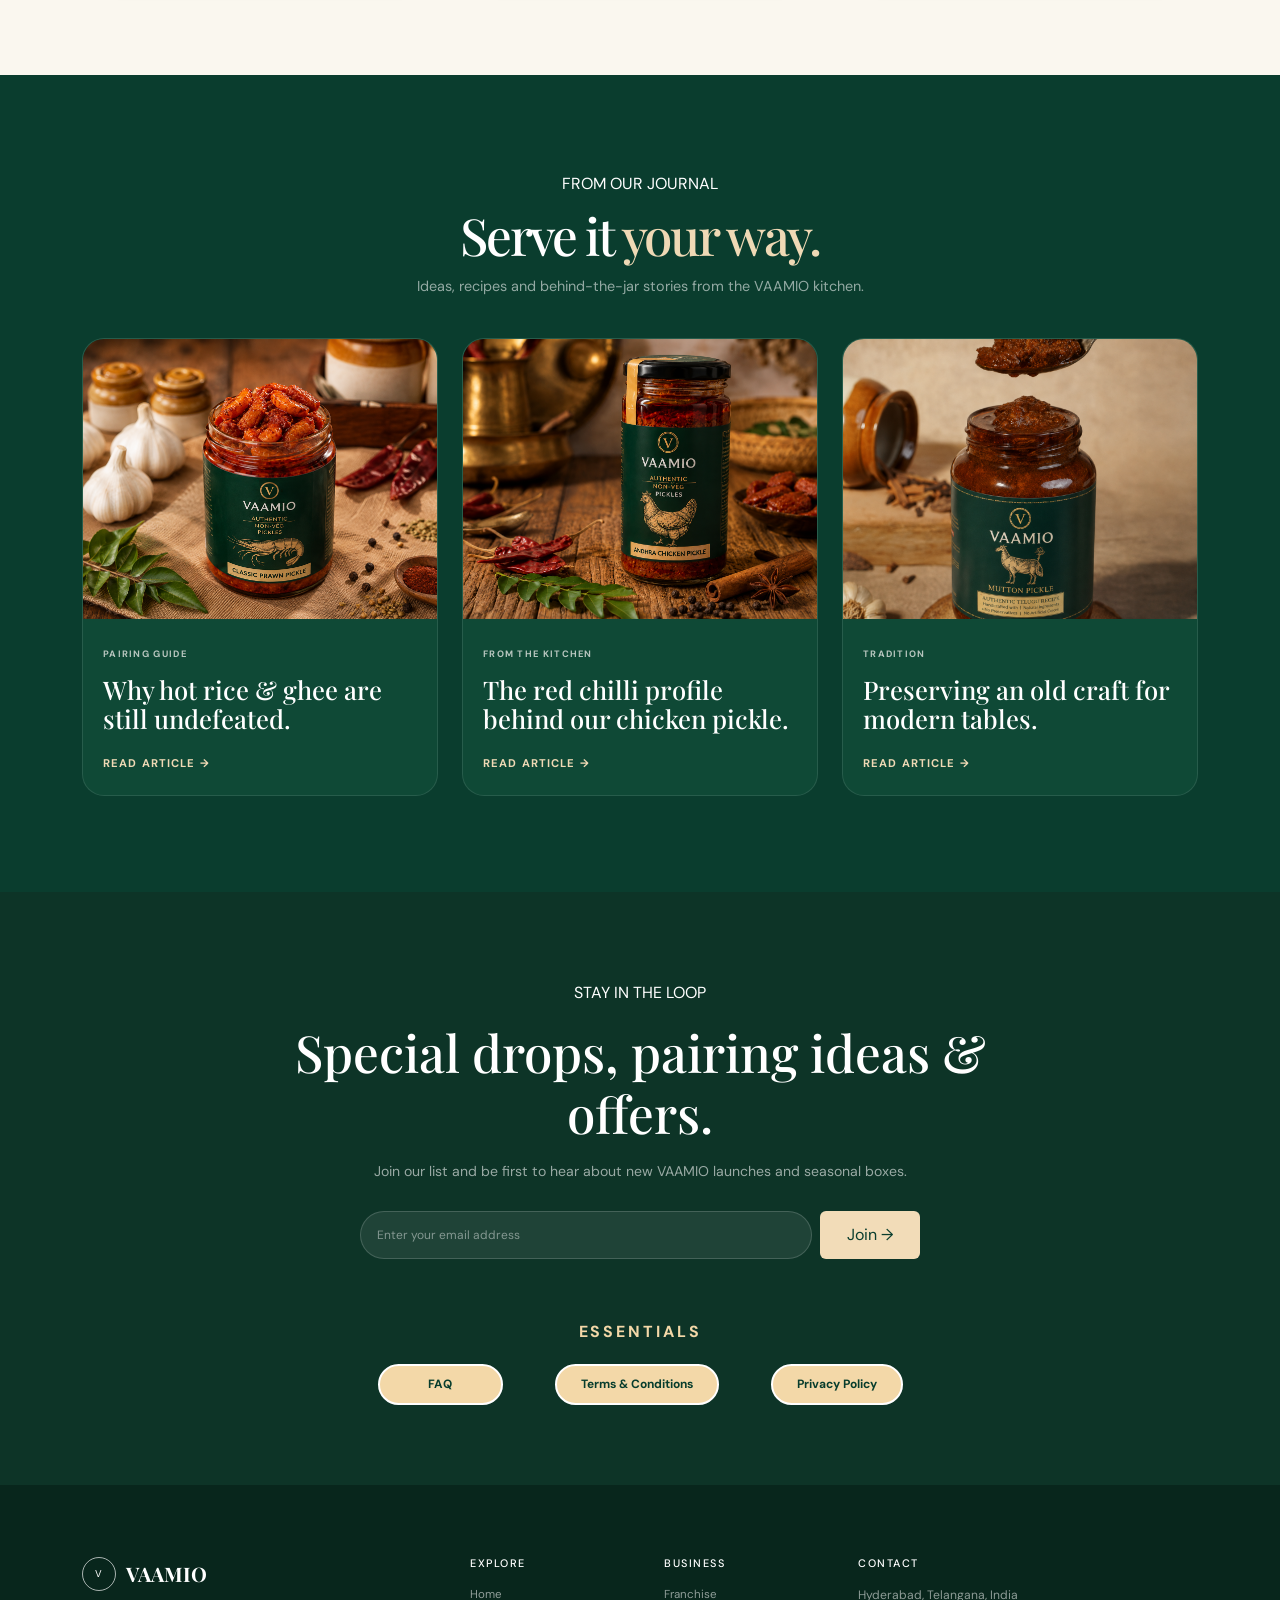
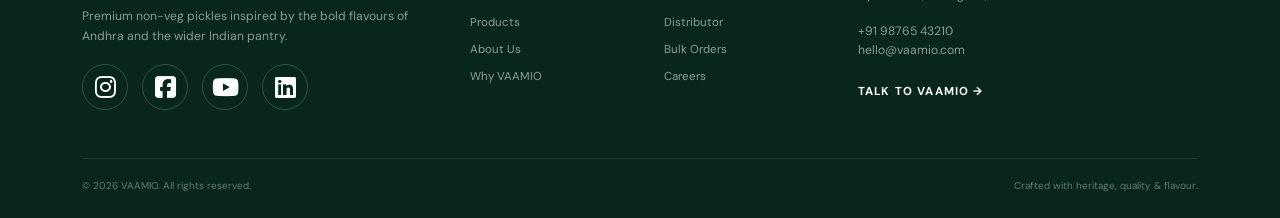
==== commit c7c35dc4: "Initial Files'" ====
--- a/index.html
+++ b/index.html
@@ -729,7 +729,7 @@
 
 
                     <!-- =================================================
-                         GREEN CHILLI
+                         GREEN CHIKEN
                     ================================================== -->
 
                     <div
@@ -760,7 +760,7 @@
                                 </span>
 
                                 <h3>
-                                    Green Chilli Pickle
+                                    Green Chicken Pickle
                                 </h3>
 
                                 <div class="rating">
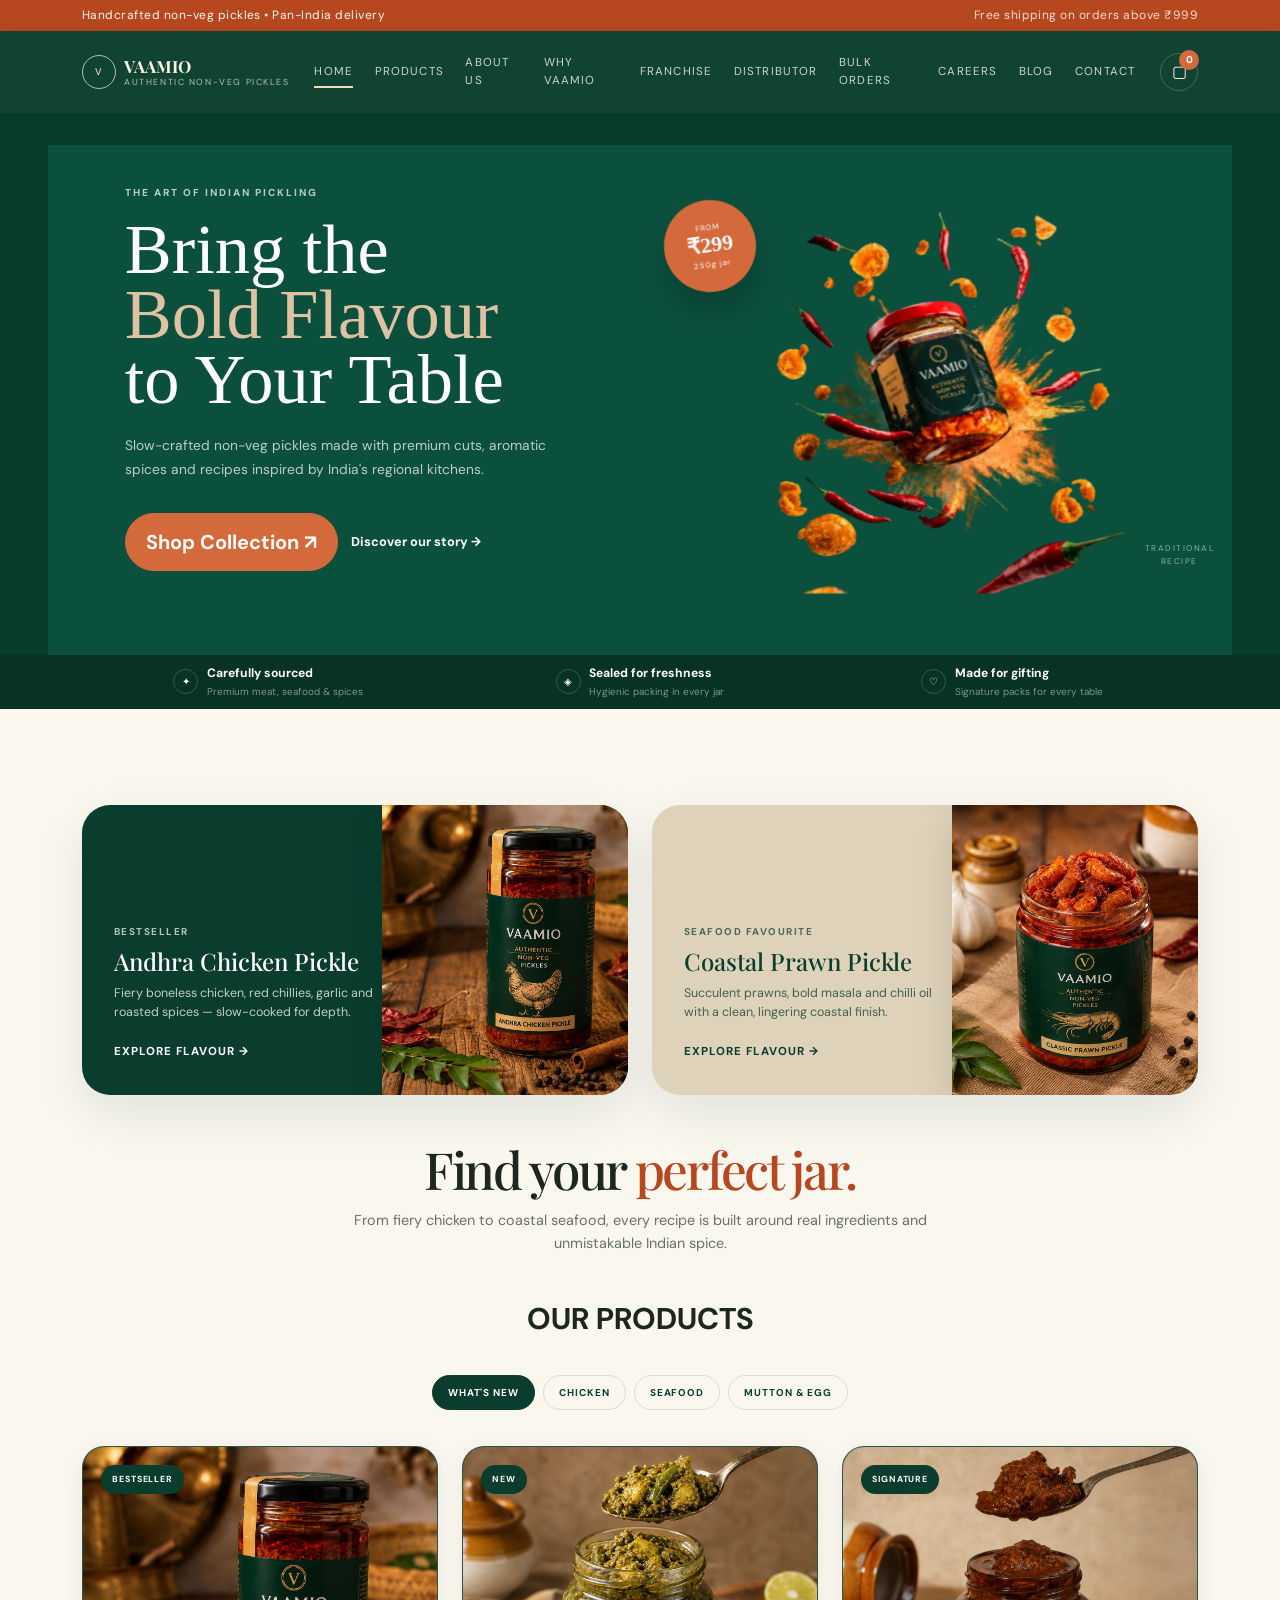
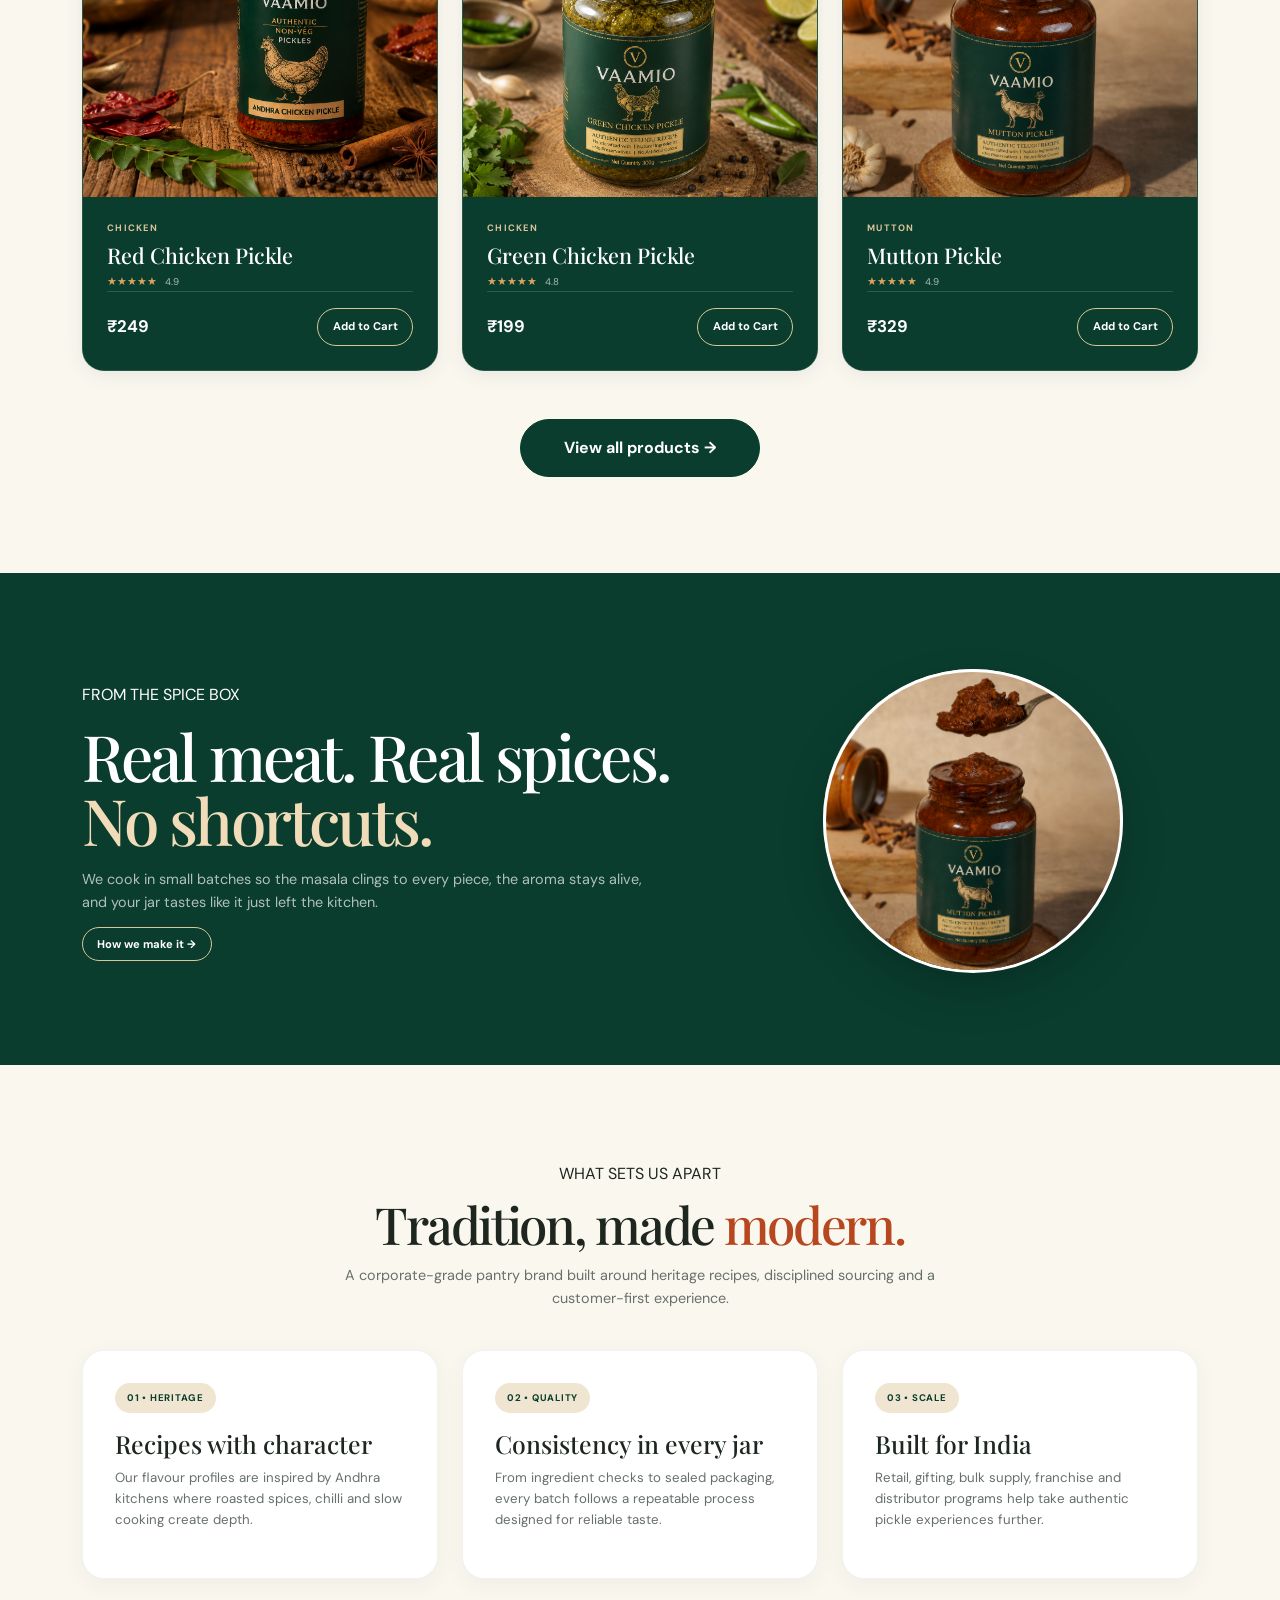
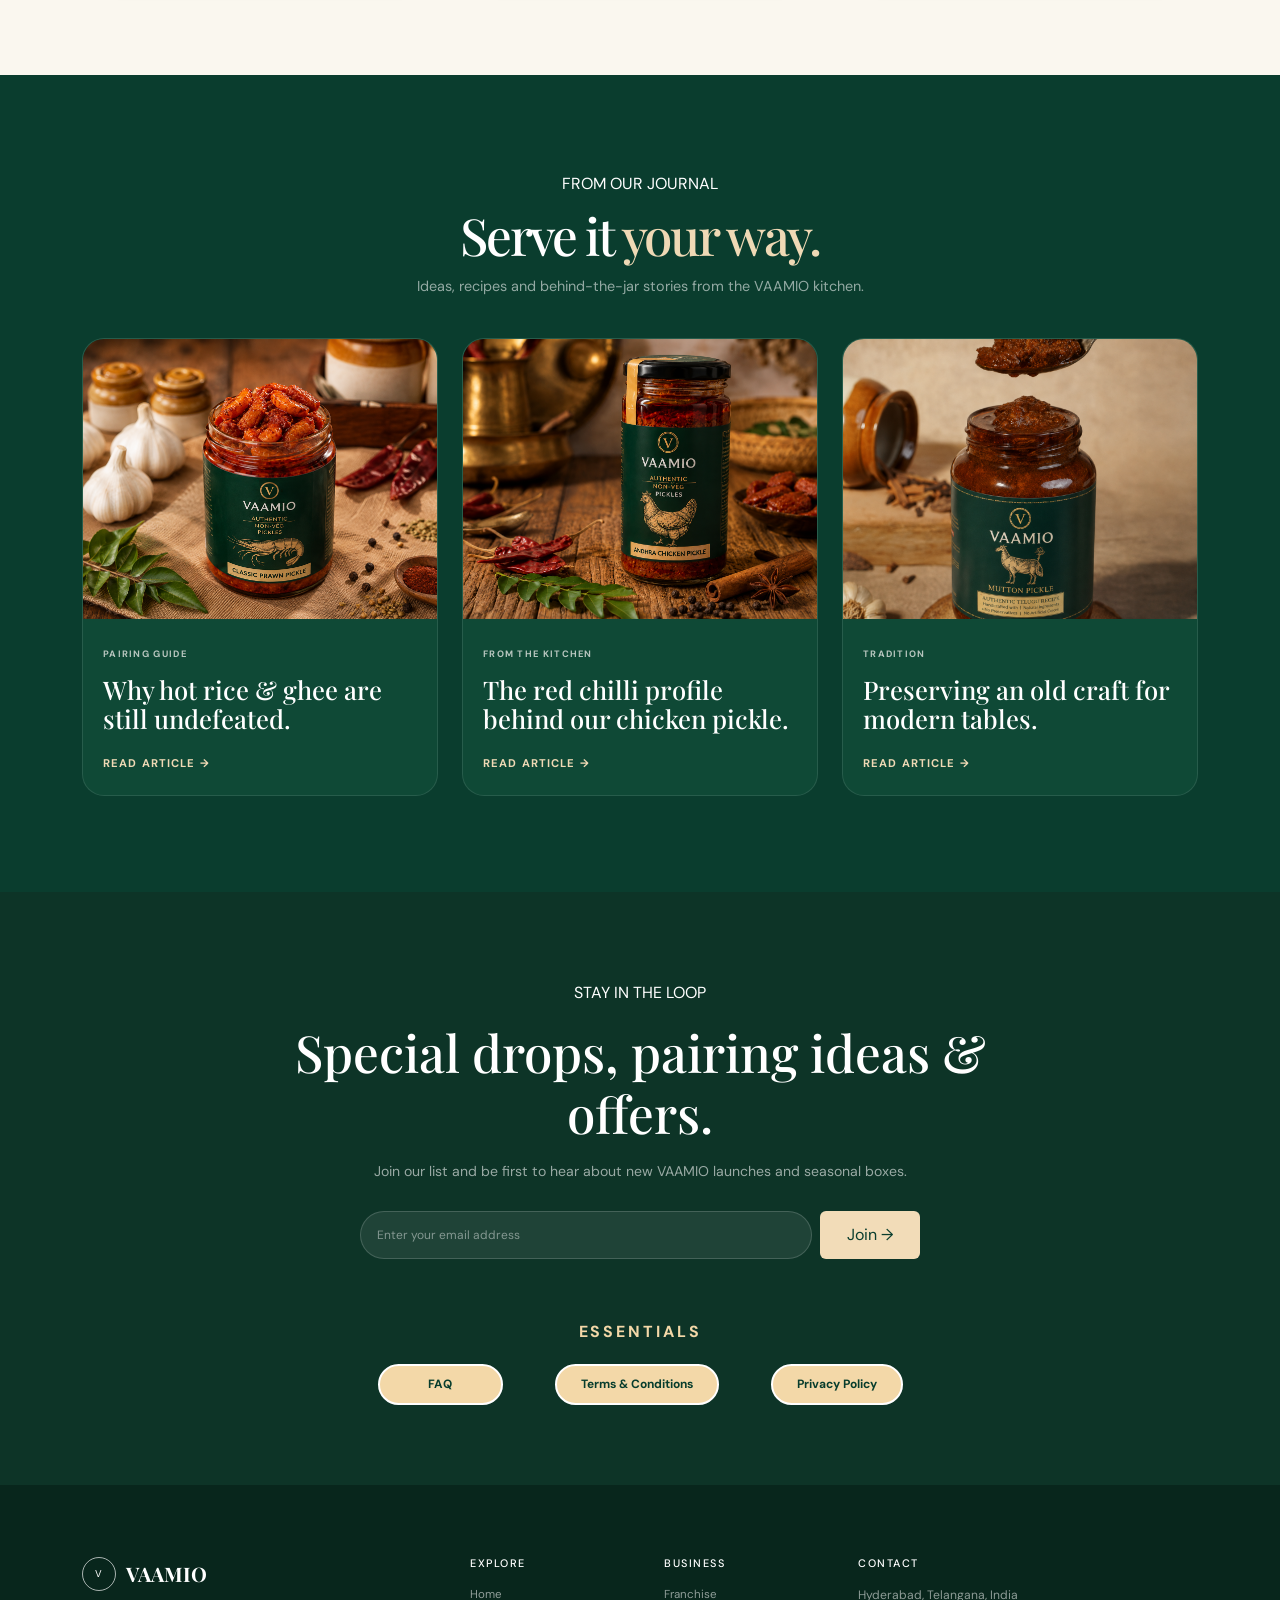
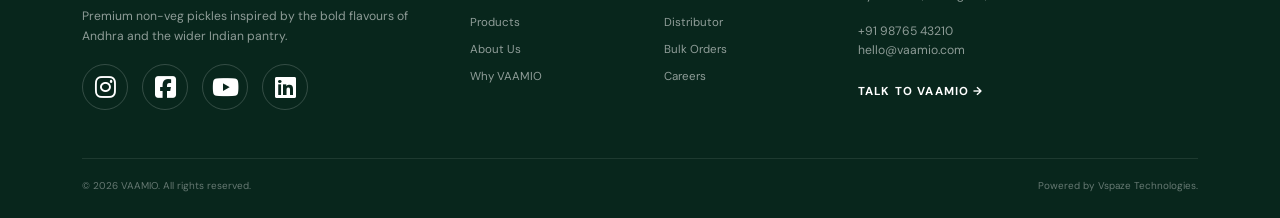
==== commit e94c4813: "Initial Files" ====
--- a/index.html
+++ b/index.html
@@ -746,7 +746,7 @@
 
                                 <img
                                     src="green chicken pickle.png"
-                                    alt="Green Chilli Pickle"
+                                    alt="Green Chicken Pickle"
                                     loading="lazy"
                                     onerror="this.src='https://placehold.co/800x800/e8dfce/0a3d2e?text=Green+Chilli+Pickle';">
 
@@ -781,15 +781,14 @@
                                     </strong>
 
                                     <button
-                                        type="button"
-                                        class="btn-add-cart add-to-cart add-btn"
-                                        data-name="Green Chilli Pickle"
-                                        data-price="199"
-                                        data-image="green chilli pickle.png">
+                                       type="button"
+                                       class="btn-add-cart add-to-cart add-btn"
+                                       data-name="Green Chicken Pickle"
+                                       data-price="199"
+                                      data-image="green chicken pickle.png">
 
                                         Add to Cart
-
-                                    </button>
+                                   </button>
 
                                 </div>
 
@@ -1779,7 +1778,7 @@
                 </span>
 
                 <span>
-                    Crafted with heritage, quality &amp; flavour.
+                    Powered by Vspaze Technologies.
                 </span>
 
             </div>
@@ -1884,7 +1883,7 @@
                 class="cart-items">
 
                 <div class="empty-cart">
-                    Your cart is waiting for its first jar.
+                    No Items in Cart.
                 </div>
 
             </div>
@@ -1955,7 +1954,7 @@
 
     <script src="https://cdn.jsdelivr.net/npm/bootstrap@5.3.3/dist/js/bootstrap.bundle.min.js"></script>
 
-    <script src="site.js"></script>
+    <script src="index.js"></script>
 
 
     <!-- =====================================================
@@ -2087,426 +2086,6 @@
     filterProducts("all");
 
 
-    /* =====================================================
-       CART VARIABLES
-    ===================================================== */
-
-    let cart =
-        JSON.parse(
-            localStorage.getItem("vaamioCart")
-        ) || [];
-
-
-    const cartItems =
-        document.getElementById("cartItems");
-
-
-    const cartTotal =
-        document.getElementById("cartTotal");
-
-
-    const cartCount =
-        document.getElementById("cartCount");
-
-
-    const cartCanvas =
-        document.getElementById("cartCanvas");
-
-
-    /* =====================================================
-       UPDATE CART COUNT
-    ===================================================== */
-
-    function updateCartCount() {
-
-        let totalItems = 0;
-
-
-        cart.forEach(function (item) {
-
-            totalItems +=
-                Number(item.quantity);
-
-        });
-
-
-        if (cartCount) {
-
-            cartCount.textContent =
-                totalItems;
-
-        }
-
-    }
-
-
-    /* =====================================================
-       SAVE CART
-    ===================================================== */
-
-    function saveCart() {
-
-        localStorage.setItem(
-            "vaamioCart",
-            JSON.stringify(cart)
-        );
-
-    }
-
-
-    /* =====================================================
-       RENDER CART
-    ===================================================== */
-
-    function renderCart() {
-
-        if (!cartItems) {
-            return;
-        }
-
-
-        /* EMPTY CART */
-
-        if (cart.length === 0) {
-
-            cartItems.innerHTML = `
-                <div class="empty-cart">
-                    Your cart is waiting for its first jar.
-                </div>
-            `;
-
-
-            if (cartTotal) {
-
-                cartTotal.textContent =
-                    "₹0";
-
-            }
-
-
-            updateCartCount();
-
-            return;
-
-        }
-
-
-        /* CART HAS PRODUCTS */
-
-        let subtotal = 0;
-
-        let html = "";
-
-
-        cart.forEach(function (item, index) {
-
-            subtotal +=
-                Number(item.price) *
-                Number(item.quantity);
-
-
-            html += `
-                <div class="cart-line">
-
-                    <div style="
-                        display:flex;
-                        align-items:center;
-                        gap:12px;
-                        flex:1;
-                    ">
-
-                        <img
-                            src="${item.image}"
-                            alt="${item.name}"
-                            style="
-                                width:58px;
-                                height:58px;
-                                object-fit:cover;
-                                border-radius:10px;
-                                flex-shrink:0;
-                            "
-                        >
-
-
-                        <div>
-
-                            <strong style="
-                                display:block;
-                                font-size:.75rem;
-                                color:#0a3d2e;
-                            ">
-                                ${item.name}
-                            </strong>
-
-
-                            <small>
-                                ₹${item.price}
-                            </small>
-
-
-                            <div style="
-                                display:flex;
-                                align-items:center;
-                                gap:8px;
-                                margin-top:7px;
-                            ">
-
-
-                                <button
-                                    type="button"
-                                    onclick="decreaseCartItem(${index})"
-                                    style="
-                                        width:24px;
-                                        height:24px;
-                                        border:1px solid rgba(10,61,46,.14);
-                                        background:#fff;
-                                        border-radius:50%;
-                                        cursor:pointer;
-                                    ">
-
-                                    −
-
-                                </button>
-
-
-                                <span style="
-                                    font-size:.7rem;
-                                    font-weight:700;
-                                ">
-                                    ${item.quantity}
-                                </span>
-
-
-                                <button
-                                    type="button"
-                                    onclick="increaseCartItem(${index})"
-                                    style="
-                                        width:24px;
-                                        height:24px;
-                                        border:1px solid rgba(10,61,46,.14);
-                                        background:#fff;
-                                        border-radius:50%;
-                                        cursor:pointer;
-                                    ">
-
-                                    +
-
-                                </button>
-
-
-                            </div>
-
-                        </div>
-
-                    </div>
-
-
-                    <div style="text-align:right;">
-
-                        <strong style="
-                            font-size:.75rem;
-                            display:block;
-                        ">
-                            ₹${item.price * item.quantity}
-                        </strong>
-
-
-                        <button
-                            type="button"
-                            class="remove-line"
-                            onclick="removeCartItem(${index})">
-
-                            Remove
-
-                        </button>
-
-                    </div>
-
-                </div>
-            `;
-
-        });
-
-
-        cartItems.innerHTML =
-            html;
-
-
-        if (cartTotal) {
-
-            cartTotal.textContent =
-                "₹" + subtotal;
-
-        }
-
-
-        updateCartCount();
-
-    }
-
-
-    /* =====================================================
-       ADD TO CART
-    ===================================================== */
-
-    document.querySelectorAll(
-        ".add-to-cart"
-    ).forEach(function (button) {
-
-
-        button.addEventListener(
-            "click",
-            function (event) {
-
-                event.preventDefault();
-
-                event.stopPropagation();
-
-
-                const product = {
-
-                    name:
-                        this.dataset.name,
-
-                    price:
-                        Number(
-                            this.dataset.price
-                        ),
-
-                    image:
-                        this.dataset.image,
-
-                    quantity: 1
-
-                };
-
-
-                const existingProduct =
-                    cart.find(function (item) {
-
-                        return item.name ===
-                            product.name;
-
-                    });
-
-
-                if (existingProduct) {
-
-                    existingProduct.quantity += 1;
-
-                } else {
-
-                    cart.push(product);
-
-                }
-
-
-                saveCart();
-
-                renderCart();
-
-
-                /* OPEN CART */
-
-                if (cartCanvas) {
-
-                    const cartDrawer =
-                        bootstrap.Offcanvas.getOrCreateInstance(
-                            cartCanvas
-                        );
-
-                    cartDrawer.show();
-
-                }
-
-
-                updateCartCount();
-
-            }
-        );
-
-    });
-
-
-    /* =====================================================
-       INCREASE QUANTITY
-    ===================================================== */
-
-    window.increaseCartItem =
-        function (index) {
-
-            if (!cart[index]) {
-                return;
-            }
-
-            cart[index].quantity++;
-
-            saveCart();
-
-            renderCart();
-
-        };
-
-
-    /* =====================================================
-       DECREASE QUANTITY
-    ===================================================== */
-
-    window.decreaseCartItem =
-        function (index) {
-
-            if (!cart[index]) {
-                return;
-            }
-
-
-            if (cart[index].quantity > 1) {
-
-                cart[index].quantity--;
-
-            } else {
-
-                cart.splice(index, 1);
-
-            }
-
-
-            saveCart();
-
-            renderCart();
-
-        };
-
-
-    /* =====================================================
-       REMOVE PRODUCT
-    ===================================================== */
-
-    window.removeCartItem =
-        function (index) {
-
-            if (!cart[index]) {
-                return;
-            }
-
-
-            cart.splice(index, 1);
-
-            saveCart();
-
-            renderCart();
-
-        };
-
-
-    /* =====================================================
-       INITIAL CART LOAD
-    ===================================================== */
-
-    renderCart();
-
-    updateCartCount();
-
 });
 
     </script>
--- a/index.css
+++ b/index.css
@@ -14,6 +14,7 @@
     --shadow: 0 18px 50px rgba(10, 61, 46, .10);
 }
 
+
 /* =========================================================
    GLOBAL
 ========================================================= */
@@ -39,7 +40,7 @@
     margin: 0;
     padding: 0;
 
-    font-family: 'DM Sans', sans-serif;
+    font-family: "DM Sans", sans-serif;
     background: var(--cream);
     color: var(--ink);
     line-height: 1.6;
@@ -52,27 +53,28 @@
     user-select: none;
 }
 
-a {
-    text-decoration: none;
-    color: inherit;
-}
-
-img {
-    max-width: 100%;
-    display: block;
-    -webkit-user-drag: none;
-}
-
 input,
 textarea,
 select,
 [contenteditable="true"] {
+    user-select: text !important;
     -webkit-user-select: text !important;
     -moz-user-select: text !important;
     -ms-user-select: text !important;
-    user-select: text !important;
 
     -webkit-user-drag: auto !important;
+}
+
+a {
+    text-decoration: none;
+    color: inherit;
+}
+
+img {
+    max-width: 100%;
+    height: auto;
+    display: block;
+    -webkit-user-drag: none;
 }
 
 button,
@@ -85,6 +87,7 @@
     cursor: pointer;
 }
 
+
 /* =========================================================
    ANNOUNCEMENT BAR
 ========================================================= */
@@ -92,8 +95,10 @@
 .announcement-bar {
     background: var(--rust);
     color: #fff8ef;
+
     font-size: .75rem;
     letter-spacing: .04em;
+
     padding: .38rem 0;
 }
 
@@ -101,14 +106,18 @@
     opacity: .85;
 }
 
+
 /* =========================================================
    HEADER / NAVIGATION
 ========================================================= */
 
 .site-header {
     background: rgba(10, 61, 46, .97);
+
     backdrop-filter: blur(14px);
-    box-shadow: 0 5px 20px rgba(0, 0, 0, .05);
+
+    box-shadow:
+        0 5px 20px rgba(0, 0, 0, .05);
 }
 
 .navbar {
@@ -122,12 +131,14 @@
 
 .navbar-brand strong {
     display: block;
-    font-family: 'Playfair Display', serif;
+
+    font-family: "Playfair Display", serif;
     font-size: 1.05rem;
 }
 
 .navbar-brand small {
     display: block;
+
     margin-top: 3px;
 
     font-size: .55rem;
@@ -152,6 +163,8 @@
 }
 
 .nav-link {
+    position: relative;
+
     color: rgba(255, 255, 255, .78) !important;
 
     font-size: .72rem;
@@ -159,11 +172,37 @@
     letter-spacing: .1em;
 
     padding: .65rem .55rem !important;
-}
-
-.nav-link:hover,
-.nav-link.active {
-    color: #fff !important;
+
+    transition: color .25s ease;
+}
+
+.nav-link::after {
+    content: "";
+
+    position: absolute;
+
+    left: .55rem;
+    right: .55rem;
+    bottom: .25rem;
+
+    height: 2px;
+
+    background: #f2dcb8;
+
+    transform: scaleX(0);
+    transform-origin: left;
+
+    transition:
+        transform .35s cubic-bezier(.65, 0, .35, 1);
+}
+
+.nav-link:hover {
+    color: #f2dcb8 !important;
+}
+
+.nav-link:hover::after,
+.nav-link.active::after {
+    transform: scaleX(1);
 }
 
 .nav-actions .icon-btn {
@@ -181,24 +220,44 @@
     cursor: pointer;
 }
 
-.cart-btn span {
+
+/* =========================================================
+   CART COUNT BADGE
+========================================================= */
+
+.cart-btn {
+    position: relative;
+}
+
+.cart-btn #cartCount {
     position: absolute;
+
+    top: -4px;
     right: -2px;
-    top: -2px;
-
-    min-width: 15px;
-    height: 15px;
-
-    display: grid;
-    place-items: center;
+
+    width: 20px;
+    height: 20px;
+
+    display: flex;
+    align-items: center;
+    justify-content: center;
+
+    padding: 0;
+    margin: 0;
 
     border-radius: 50%;
 
-    background: var(--rust);
+    background: var(--orange);
     color: #fff;
 
-    font-size: .56rem;
-}
+    font-family: "DM Sans", sans-serif !important;
+    font-size: 10px !important;
+    font-weight: 700 !important;
+    line-height: 20px !important;
+
+    box-sizing: border-box;
+}
+
 
 /* =========================================================
    HERO
@@ -211,11 +270,15 @@
 
 .hero-inner {
     position: relative;
+
     min-height: 510px;
     height: 510px;
+
     display: grid;
     grid-template-columns: 1fr 1fr;
+
     background: var(--forest2);
+
     overflow: hidden;
 }
 
@@ -245,7 +308,9 @@
     margin: 0 0 1.35rem;
 
     font-family: Georgia, "Times New Roman", serif;
+
     font-size: clamp(3rem, 5.5vw, 5.7rem);
+
     line-height: .92;
 }
 
@@ -268,6 +333,7 @@
     display: flex;
     flex-wrap: wrap;
     align-items: center;
+
     gap: .8rem;
 
     margin-top: 2rem;
@@ -301,27 +367,29 @@
     color: #dfc2a4;
 }
 
+
 /* =========================================================
    HERO IMAGE
 ========================================================= */
 
 .hero-art {
-    height: 460px !important;
-    min-height: 460px !important;
-    padding-top: 0 !important;
-    padding-bottom: 0 !important;
+    height: 460px;
+    min-height: 460px;
+
     position: relative;
+
     display: flex;
-    padding-top: 55px !important;
-    padding-bottom: 0 !important;
-    align-items: center !important;
+    align-items: center;
     justify-content: center;
+
+    padding: 55px 0 0;
+
     overflow: visible;
 }
 
 .arch {
-    width: 480px !important;
-    height: 490px !important;
+    width: 480px;
+    height: 490px;
 
     position: relative;
     z-index: 1;
@@ -350,12 +418,14 @@
 
     transform-origin: center center;
 
-    animation: heroPickleZoom 3.5s ease-in-out infinite alternate !important;
+    animation:
+        heroPickleZoom 3.5s ease-in-out infinite alternate;
 
     will-change: transform, scale;
 }
 
 @keyframes heroPickleZoom {
+
     from {
         scale: 1;
     }
@@ -364,6 +434,7 @@
         scale: 1.08;
     }
 }
+
 
 /* =========================================================
    HERO PRICE / NOTE
@@ -374,8 +445,10 @@
     height: 92px;
 
     position: absolute;
+
     left: 4%;
     top: 12%;
+
     z-index: 5;
 
     display: flex;
@@ -392,7 +465,8 @@
 
     transform: rotate(-8deg);
 
-    box-shadow: 0 18px 35px rgba(0, 0, 0, .22);
+    box-shadow:
+        0 18px 35px rgba(0, 0, 0, .22);
 }
 
 .price small,
@@ -415,8 +489,10 @@
 
 .hero-note {
     position: absolute;
+
     right: 3%;
     bottom: 8%;
+
     z-index: 4;
 
     color: rgba(255, 255, 255, .55);
@@ -428,12 +504,14 @@
     text-align: center;
 }
 
+
 /* =========================================================
    TRUST STRIP
 ========================================================= */
 
 .trust-strip {
-    padding:4px 0 !important;
+    padding: 4px 0 !important;
+
     background: var(--green-2);
     color: #fff;
 }
@@ -442,13 +520,12 @@
     display: flex;
     align-items: center;
     justify-content: center;
+
     gap: .55rem;
+
     padding: 3px .5rem !important;
+
     min-height: 46px;
-}
-
-.trust-item:last-child {
-    border-right: 0;
 }
 
 .trust-item strong,
@@ -479,6 +556,7 @@
     font-size: .6rem;
 }
 
+
 /* =========================================================
    GENERAL SECTIONS
 ========================================================= */
@@ -502,9 +580,12 @@
 .section-heading h2 {
     margin: .75rem 0;
 
-    font-family: 'Playfair Display', serif;
+    font-family: "Playfair Display", serif;
+
     font-size: clamp(2.5rem, 4vw, 4.1rem);
+
     line-height: 1.05;
+
     letter-spacing: -.045em;
 }
 
@@ -521,6 +602,7 @@
 
     font-size: .9rem;
 }
+
 
 /* =========================================================
    FEATURE CARDS
@@ -569,7 +651,7 @@
 .feature-copy h3 {
     margin: .6rem 0;
 
-    font-family: 'Playfair Display', serif;
+    font-family: "Playfair Display", serif;
     font-size: 1.5rem;
     line-height: 1.05;
 }
@@ -609,9 +691,11 @@
     height: 100%;
 
     position: absolute;
+
     top: 0;
     right: 0;
     bottom: 0;
+
     z-index: 1;
 
     max-width: none;
@@ -620,8 +704,10 @@
     object-fit: cover;
     object-position: center;
 
-    filter: drop-shadow(0 15px 18px rgba(0, 0, 0, .12));
-}
+    filter:
+        drop-shadow(0 15px 18px rgba(0, 0, 0, .12));
+}
+
 
 /* =========================================================
    PRODUCT FILTERS
@@ -647,7 +733,8 @@
     background: transparent;
     color: var(--green);
 
-    font-family: 'DM Sans', sans-serif;
+    font-family: "DM Sans", sans-serif;
+
     font-size: .62rem;
     font-weight: 700;
 
@@ -662,10 +749,12 @@
 .filter-pill:hover,
 .filter-pill.active {
     border-color: var(--green);
+
     background: var(--green);
     color: #fff;
 }
 
+
 /* =========================================================
    PRODUCTS
 ========================================================= */
@@ -687,15 +776,19 @@
 
     background: var(--green);
 
-    box-shadow: 0 4px 20px rgba(10, 61, 46, .08);
-
-    transition: transform .3s ease, box-shadow .3s ease;
+    box-shadow:
+        0 4px 20px rgba(10, 61, 46, .08);
+
+    transition:
+        transform .3s ease,
+        box-shadow .3s ease;
 }
 
 .product-card:hover {
     transform: translateY(-7px);
 
-    box-shadow: 0 20px 45px rgba(10, 61, 46, .16);
+    box-shadow:
+        0 20px 45px rgba(10, 61, 46, .16);
 }
 
 .product-image {
@@ -721,8 +814,10 @@
 
 .product-tag {
     position: absolute;
+
     left: 18px;
     top: 18px;
+
     z-index: 2;
 
     padding: .45rem .7rem;
@@ -734,6 +829,7 @@
 
     font-size: .55rem;
     font-weight: 700;
+
     letter-spacing: .1em;
 }
 
@@ -762,7 +858,7 @@
 .product-info h3 {
     margin: .4rem 0 .3rem;
 
-    font-family: 'Playfair Display', serif;
+    font-family: "Playfair Display", serif;
     font-size: 1.35rem;
 
     color: #fff;
@@ -775,6 +871,7 @@
 
 .rating small {
     margin-left: .3rem;
+
     color: rgba(255, 255, 255, .65);
 }
 
@@ -796,7 +893,8 @@
     font-size: 1.05rem;
 }
 
-.product-bottom .add-btn {
+.product-bottom .add-btn,
+.add-btn {
     padding: .55rem .9rem;
 
     border: 1px solid #d9c49b;
@@ -811,10 +909,12 @@
     transition: all .25s ease;
 }
 
-.product-bottom .add-btn:hover {
+.product-bottom .add-btn:hover,
+.add-btn:hover {
     background: #d9c49b;
     color: var(--green);
 }
+
 #homeProductGrid.showing-all .home-product-item {
     display: block;
 }
@@ -822,46 +922,34 @@
 #homeProductGrid.showing-new .home-product-item:nth-child(n + 4) {
     display: none;
 }
-/* Show only first 3 products in What's New */
+
 .home-product-item:nth-child(n + 4) {
     display: none;
 }
-.add-btn {
-    padding: .52rem .8rem;
-
-    border: 0;
-    border-radius: 999px;
+
+
+/* =========================================================
+   STATEMENT
+========================================================= */
+
+.statement-banner {
+    padding: 6rem 0;
 
     background: var(--green);
     color: #fff;
 
-    font-size: .6rem;
-    font-weight: 700;
-}
-
-.add-btn:hover {
-    background: var(--rust);
-}
-
-/* =========================================================
-   STATEMENT
-========================================================= */
-
-.statement-banner {
-    padding: 6rem 0;
-
-    background: var(--green);
-    color: #fff;
-
     overflow: hidden;
 }
 
 .statement-banner h2 {
     margin: 1rem 0;
 
-    font-family: 'Playfair Display', serif;
+    font-family: "Playfair Display", serif;
+
     font-size: clamp(2.8rem, 5vw, 4.8rem);
+
     line-height: 1;
+
     letter-spacing: -.045em;
 }
 
@@ -876,6 +964,11 @@
 
     font-size: .9rem;
 }
+
+
+/* =========================================================
+   ROUND PRODUCT IMAGE
+========================================================= */
 
 .round-product-wrap {
     width: 300px;
@@ -894,9 +987,10 @@
 }
 
 .round-product-wrap::before {
-    content: '';
+    content: "";
 
     position: absolute;
+
     inset: 22px;
 
     border: 1px solid rgba(10, 61, 46, .14);
@@ -910,12 +1004,15 @@
     position: relative;
     z-index: 1;
 
+    border: 3px solid #fff;
     border-radius: 50%;
 
     object-fit: contain;
 
-    filter: drop-shadow(0 20px 20px rgba(0, 0, 0, .18));
-}
+    filter:
+        drop-shadow(0 20px 20px rgba(0, 0, 0, .18));
+}
+
 
 /* =========================================================
    INFO CARDS
@@ -931,11 +1028,12 @@
 
     background: #fff;
 
-    box-shadow: 0 6px 22px rgba(10, 61, 46, .05);
+    box-shadow:
+        0 6px 22px rgba(10, 61, 46, .05);
 }
 
 .info-card h3 {
-    font-family: 'Playfair Display', serif;
+    font-family: "Playfair Display", serif;
     font-size: 1.55rem;
 }
 
@@ -944,6 +1042,7 @@
     font-size: .83rem;
 }
 
+
 /* =========================================================
    BADGE
 ========================================================= */
@@ -963,6 +1062,7 @@
     letter-spacing: .08em;
 }
 
+
 /* =========================================================
    JOURNAL
 ========================================================= */
@@ -995,6 +1095,7 @@
 
 .journal-image {
     height: 280px;
+
     background: #d8ceb9;
 }
 
@@ -1020,7 +1121,7 @@
 .journal-copy h3 {
     margin: .7rem 0 1.1rem;
 
-    font-family: 'Playfair Display', serif;
+    font-family: "Playfair Display", serif;
     font-size: 1.6rem;
     line-height: 1.1;
 }
@@ -1034,21 +1135,23 @@
     text-transform: uppercase;
 }
 
+
 /* =========================================================
    NEWSLETTER
 ========================================================= */
 
 .newsletter-section {
-    padding: 5.5rem 0  !important;
-    padding-bottom: 30px !important;
+    padding: 5.5rem 0 30px !important;
 
     background: #0d3427;
     color: #fff;
+
     margin-bottom: 0 !important;
 }
 
 .newsletter-inner {
     max-width: 760px;
+
     margin: auto;
 
     text-align: center;
@@ -1057,7 +1160,7 @@
 .newsletter-inner h2 {
     margin: 1rem 0;
 
-    font-family: 'Playfair Display', serif;
+    font-family: "Playfair Display", serif;
     font-size: clamp(2.3rem, 4vw, 3.8rem);
 }
 
@@ -1070,6 +1173,7 @@
     max-width: 560px;
 
     display: flex;
+
     gap: .5rem;
 
     margin: 1.75rem auto 0;
@@ -1112,22 +1216,26 @@
     font-size: .65rem;
 }
 
-/* =====================================================
+
+/* =========================================================
    ESSENTIALS
-===================================================== */
+========================================================= */
 
 .essentials-section {
-        background: #0d3427;
-    padding: 0 0 35px !important;
+    background: #0d3427;
+
     margin: 0 !important;
-    padding-bottom: 80px !important;
+
+    padding: 0 0 80px !important;
 }
 
 .essentials-wrap {
     display: flex;
     flex-direction: column;
     align-items: center;
+
     width: 100%;
+
     margin: 0 !important;
     padding: 0 !important;
 }
@@ -1137,9 +1245,11 @@
     padding: 0 !important;
 
     color: #f3d8a8;
+
     font-size: 1rem;
     font-weight: 700;
-    letter-spacing: 0.18em;
+
+    letter-spacing: .18em;
     text-transform: uppercase;
 }
 
@@ -1147,8 +1257,11 @@
     display: flex;
     justify-content: center;
     align-items: center;
+
     gap: 52px;
+
     width: 100%;
+
     margin: 0 !important;
     padding: 0 !important;
 }
@@ -1159,6 +1272,7 @@
     justify-content: center;
 
     min-width: 125px;
+
     padding: 9px 24px;
 
     border: 2px solid #fff;
@@ -1167,29 +1281,10 @@
     background: #f3d8a8;
     color: #073d2d;
 
-    text-decoration: none;
-
-    font-size: 0.75rem;
+    font-size: .75rem;
     font-weight: 700;
 }
 
-@media (max-width: 575px) {
-
-    .essentials-section {
-        padding: 0 15px 25px !important;
-    }
-
-    .essentials-links {
-        gap: 10px;
-        flex-wrap: wrap;
-    }
-
-    .essential-btn {
-        min-width: auto;
-        padding: 8px 14px;
-        font-size: 0.7rem;
-    }
-}
 
 /* =========================================================
    FOOTER
@@ -1205,11 +1300,12 @@
 .footer-brand {
     display: inline-flex;
     align-items: center;
+
     gap: .6rem;
 }
 
 .footer-brand strong {
-    font-family: 'Playfair Display', serif;
+    font-family: "Playfair Display", serif;
     font-size: 1.25rem;
 }
 
@@ -1229,19 +1325,62 @@
     text-transform: uppercase;
 }
 
+.site-footer .footer-links {
+    display: flex;
+    flex-direction: column;
+    align-items: flex-start;
+
+    gap: .55rem;
+}
+
 .site-footer .footer-links a {
-    display: block;
-
-    margin: .55rem 0;
+    position: relative;
+
+    display: inline-block;
+
+    width: fit-content;
+
+    margin: 0;
 
     color: rgba(255, 255, 255, .55);
 
     font-size: .72rem;
+
+    transition: color .25s ease;
+}
+
+.site-footer .footer-links a::after {
+    content: "";
+
+    position: absolute;
+
+    left: 0;
+    bottom: -4px;
+
+    width: 100%;
+    height: 1.5px;
+
+    background: #f2dcb8;
+
+    transform: scaleX(0);
+    transform-origin: left;
+
+    transition:
+        transform .35s cubic-bezier(.65, 0, .35, 1);
+}
+
+.site-footer .footer-links a:hover {
+    color: #f2dcb8;
+}
+
+.site-footer .footer-links a:hover::after {
+    transform: scaleX(1);
 }
 
 .social-links {
     display: flex;
     align-items: center;
+
     gap: 14px;
 
     margin-top: 18px;
@@ -1268,6 +1407,7 @@
 
 .social-links a:hover {
     border-color: #f2dcb8;
+
     background: #f2dcb8;
     color: #0a3d2e;
 
@@ -1284,8 +1424,9 @@
     font-size: .62rem;
 }
 
-/* =========================================================
-   SEARCH MODAL / CART
+
+/* =========================================================
+   SEARCH / CART
 ========================================================= */
 
 .search-modal,
@@ -1308,6 +1449,7 @@
 .search-hints {
     display: flex;
     flex-wrap: wrap;
+
     gap: .5rem;
 
     margin-top: 1rem;
@@ -1325,8 +1467,13 @@
     font-size: .65rem;
 }
 
+.cart-canvas {
+    width: min(430px, 100%);
+}
+
 .cart-items {
     display: grid;
+
     gap: .75rem;
 }
 
@@ -1334,6 +1481,7 @@
     display: flex;
     align-items: center;
     justify-content: space-between;
+
     gap: 1rem;
 
     padding: .8rem;
@@ -1380,6 +1528,50 @@
     color: #fff;
 }
 
+
+/* =========================================================
+   VIEW ALL PRODUCTS
+========================================================= */
+
+a.view-all-products {
+    display: inline-flex !important;
+    align-items: center !important;
+    justify-content: center !important;
+
+    width: 240px !important;
+    height: 58px !important;
+
+    padding: 0 30px !important;
+
+    border: 1px solid var(--green) !important;
+    border-radius: 999px !important;
+
+    background: var(--green) !important;
+    color: #fff !important;
+
+    font-family: "DM Sans", sans-serif !important;
+    font-size: 1rem !important;
+    font-weight: 700 !important;
+
+    text-decoration: none !important;
+
+    box-sizing: border-box !important;
+
+    transition:
+        background .25s ease,
+        border-color .25s ease,
+        transform .25s ease !important;
+}
+
+a.view-all-products:hover {
+    background: var(--forest2) !important;
+    border-color: var(--forest2) !important;
+    color: #fff !important;
+
+    transform: translateY(-2px) !important;
+}
+
+
 /* =========================================================
    TABLET / SMALL LAPTOP
 ========================================================= */
@@ -1435,6 +1627,7 @@
         right: 2%;
     }
 }
+
 
 /* =========================================================
    TABLET
@@ -1456,6 +1649,9 @@
     }
 
     .hero-inner {
+        height: 700px;
+        min-height: 0;
+
         grid-template-columns: 1fr;
     }
 
@@ -1468,8 +1664,9 @@
 
     .hero-art {
         width: 100%;
-        height: 270px !important;
-        min-height: 270px !important;
+
+        height: 340px;
+        min-height: 340px;
 
         display: flex;
         align-items: center;
@@ -1481,10 +1678,8 @@
     }
 
     .arch {
-        width: 250px !important;
-        height: auto;
-
-        aspect-ratio: 1 / 1;
+        width: 310px;
+        height: 310px;
 
         display: flex;
         align-items: center;
@@ -1561,9 +1756,10 @@
     }
 
     .newsletter-section {
-        padding: 4.5rem 0;
-    }
-}
+        padding: 4.5rem 0 30px !important;
+    }
+}
+
 
 /* =========================================================
    MOBILE
@@ -1592,6 +1788,7 @@
         padding-right: 18px;
     }
 
+
     /* HEADER */
 
     .announcement-bar {
@@ -1604,6 +1801,7 @@
 
     .announcement-bar .container {
         justify-content: center !important;
+
         gap: .2rem !important;
     }
 
@@ -1645,6 +1843,13 @@
         border-bottom: 1px solid rgba(255, 255, 255, .07);
     }
 
+    .nav-link::after {
+        left: 0;
+        right: auto;
+
+        width: 70px;
+    }
+
     .nav-actions {
         width: 100%;
 
@@ -1654,6 +1859,7 @@
 
         padding-bottom: 1rem;
     }
+
 
     /* HERO */
 
@@ -1665,6 +1871,9 @@
         display: flex;
         flex-direction: column;
 
+        height: auto;
+        min-height: 0;
+
         padding-left: 14px !important;
         padding-right: 14px !important;
     }
@@ -1690,6 +1899,7 @@
         margin: 1rem 0;
 
         font-size: clamp(2.25rem, 10vw, 3rem);
+
         line-height: .98;
         letter-spacing: -.04em;
 
@@ -1706,7 +1916,6 @@
 
     .hero-actions {
         width: 100%;
-
         margin-top: 1.5rem;
     }
 
@@ -1725,8 +1934,8 @@
         width: 100%;
         max-width: 100%;
 
-        height: 220px !important;
-        min-height: 220px !important;
+        height: 280px;
+        min-height: 280px;
 
         display: flex;
         align-items: center;
@@ -1734,17 +1943,16 @@
 
         position: relative;
 
+        margin-top: 10px;
+
         padding: 1rem 0 1.5rem;
 
         overflow: hidden;
     }
 
     .arch {
-        width: 400px !important;
-        height: 400px !important;
-        
-
-        aspect-ratio: 1 / 1;
+        width: 330px;
+        height: 330px;
 
         display: flex;
         align-items: center;
@@ -1758,12 +1966,12 @@
     }
 
     .arch img {
-        width: 90%;
-        height: 90%;
+        width: 96%;
+        height: 96%;
 
         display: block;
 
-        margin-bottom:50px;
+        margin-bottom: 60px;
 
         object-fit: contain;
         object-position: center center;
@@ -1795,6 +2003,7 @@
         font-size: .44rem;
     }
 
+
     /* TRUST */
 
     .trust-strip {
@@ -1813,6 +2022,7 @@
     .trust-item span {
         font-size: .58rem;
     }
+
 
     /* SECTIONS */
 
@@ -1834,10 +2044,12 @@
         font-size: clamp(2.2rem, 10vw, 3.2rem);
     }
 
+
     /* FEATURE */
 
     .feature-card {
         width: 100%;
+
         min-height: 205px;
         height: 205px;
 
@@ -1886,12 +2098,10 @@
         right: 0;
         bottom: 0;
 
-        max-width: none;
-        max-height: none;
-
         object-fit: cover;
         object-position: center;
     }
+
 
     /* FILTERS */
 
@@ -1905,9 +2115,9 @@
         font-size: .57rem;
     }
 
+
     /* PRODUCTS */
-   
-    
+
     .product-image {
         height: 280px;
     }
@@ -1929,6 +2139,7 @@
         padding: .5rem .7rem;
     }
 
+
     /* STATEMENT */
 
     .statement-banner h2 {
@@ -1940,6 +2151,7 @@
         height: min(280px, 78vw);
     }
 
+
     /* JOURNAL */
 
     .journal-image {
@@ -1950,10 +2162,11 @@
         font-size: 1.4rem;
     }
 
+
     /* NEWSLETTER */
 
     .newsletter-section {
-        padding: 4rem 0;
+        padding: 4rem 0 30px !important;
     }
 
     .newsletter-inner {
@@ -1981,14 +2194,14 @@
         min-width: 100%;
     }
 
+
     /* ESSENTIALS */
 
     .essentials-section {
-        padding: 1.5rem 1rem 2.5rem;
+        padding: 1.5rem 1rem 2.5rem !important;
     }
 
     .essentials-wrap {
-        flex-direction: column;
         gap: 18px;
     }
 
@@ -1998,7 +2211,10 @@
 
     .essentials-links {
         width: 100%;
+
         gap: 12px;
+
+        flex-wrap: wrap;
     }
 
     .essential-btn {
@@ -2008,6 +2224,7 @@
         font-size: .52rem !important;
     }
 
+
     /* FOOTER */
 
     .site-footer {
@@ -2019,12 +2236,24 @@
         text-align: center;
     }
 
+
     /* CART */
 
     .cart-canvas {
         width: min(90%, 380px) !important;
     }
-}
+
+
+    /* VIEW ALL */
+
+    a.view-all-products {
+        width: 220px !important;
+        height: 54px !important;
+
+        font-size: .9rem !important;
+    }
+}
+
 
 /* =========================================================
    SMALL MOBILE
@@ -2051,6 +2280,7 @@
         letter-spacing: .14em;
     }
 
+
     /* HERO */
 
     .hero-inner {
@@ -2076,20 +2306,18 @@
     }
 
     .hero-art {
-        height: 190px !important;
-        min-height: 190px !important;
+        height: 240px;
+        min-height: 240px;
     }
 
     .arch {
-        width: 175px !important;
-        
-
-        aspect-ratio: 1 / 1;
+        width: 280px;
+        height: 280px;
     }
 
     .arch img {
-        width: 84%;
-        height: 84%;
+        width: 94%;
+        height: 94%;
     }
 
     .price {
@@ -2105,6 +2333,7 @@
         bottom: 7%;
     }
 
+
     /* TRUST */
 
     .trust-item {
@@ -2118,6 +2347,7 @@
         flex: 0 0 27px;
     }
 
+
     /* FEATURE */
 
     .feature-card {
@@ -2159,6 +2389,7 @@
         height: 100%;
     }
 
+
     /* FILTERS */
 
     .filter-pill {
@@ -2166,6 +2397,7 @@
         font-size: .52rem;
     }
 
+
     /* PRODUCTS */
 
     .product-image {
@@ -2185,6 +2417,7 @@
         width: 100%;
     }
 
+
     /* STATEMENT */
 
     .round-product-wrap {
@@ -2192,11 +2425,13 @@
         height: 240px;
     }
 
+
     /* JOURNAL */
 
     .journal-image {
         height: 220px;
     }
+
 
     /* ESSENTIALS */
 
@@ -2212,6 +2447,7 @@
     }
 }
 
+
 /* =========================================================
    EXTRA SMALL MOBILE
 ========================================================= */
@@ -2238,20 +2474,18 @@
     }
 
     .hero-art {
-        height: 170px !important;
-        min-height: 170px !important;
+        height: 210px;
+        min-height: 210px;
     }
 
     .arch {
-        width: 155px !important;
-        height: auto;
-
-        aspect-ratio: 1 / 1;
+        width: 240px;
+        height: 240px;
     }
 
     .arch img {
-        width: 84%;
-        height: 84%;
+        width: 90%;
+        height: 90%;
     }
 
     .price {
@@ -2277,132 +2511,4 @@
     .footer-bottom {
         font-size: .55rem;
     }
-}
-@media (max-width: 991.98px) {
-    .hero-inner {
-        height: 700px !important;
-        min-height: 0 !important;
-    }
-
-    .hero-art {
-        height: 340px !important;
-        min-height: 340px !important;
-    }
-
-    .arch {
-        width: 310px !important;
-        height: 310px !important;
-    }
-}
-
-@media (max-width: 767.98px) {
-    .hero-art {
-        height: 500 !important;
-        min-height: 400px !important;
-        margin-top: 10px;
-       
-    }
-
-    .arch {
-        width: 560px !important;
-        height:450px !important;
-        padding-top: 80px;
-        padding-bottom: 0px;
-        margin-top: 40px;
-        
-    }
-    .arch img{
-        width: 96% !important;
-        height:100% !important;
-        margin-bottom: 60px;
-    }
-}
-
-@media (max-width: 480px) {
-    .hero-art {
-        height: 280px !important;
-        min-height: 280px !important;
-    }
-
-    .arch {
-        width: 330px !important;
-        height: 330px !important;
-        
-    }
-    .arch img{
-        width: 96% !important;
-        height: 96% !important;
-    }
-}
-/* VIEW ALL PRODUCTS BUTTON */
-
-.view-all-btn {
-    display: inline-flex;
-    align-items: center;
-    justify-content: center;
-
-    min-width: 220px;
-    min-height: 52px;
-
-    padding: 14px 28px;
-
-    border: 1px solid var(--green);
-    border-radius: 999px;
-
-    background: var(--green);
-    color: #fff;
-
-    font-size: .9rem;
-    font-weight: 700;
-
-    transition: all .25s ease;
-}
-
-.view-all-btn:hover {
-    background: var(--forest2);
-    border-color: var(--forest2);
-    color: #fff;
-    transform: translateY(-2px);
-}
-/* ================================
-   VIEW ALL PRODUCTS
-================================ */
-
-.view-all-products {
-    display: inline-flex !important;
-    align-items: center !important;
-    justify-content: center !important;
-
-    width: 240px !important;
-    height: 58px !important;
-
-    padding: 0 30px !important;
-
-    border: 1px solid var(--green) !important;
-    border-radius: 999px !important;
-
-    background: var(--green) !important;
-    color: #fff !important;
-
-    font-family: 'DM Sans', sans-serif !important;
-    font-size: 1rem !important;
-    font-weight: 700 !important;
-
-    text-decoration: none !important;
-
-    transition: all .25s ease !important;
-}
-
-.view-all-products:hover {
-    background: var(--forest2) !important;
-    border-color: var(--forest2) !important;
-    color: #fff !important;
-    transform: translateY(-2px);
-}
-@media (max-width: 767.98px) {
-    .view-all-products {
-        width: 220px !important;
-        height: 54px !important;
-        font-size: .9rem !important;
-    }
 }
